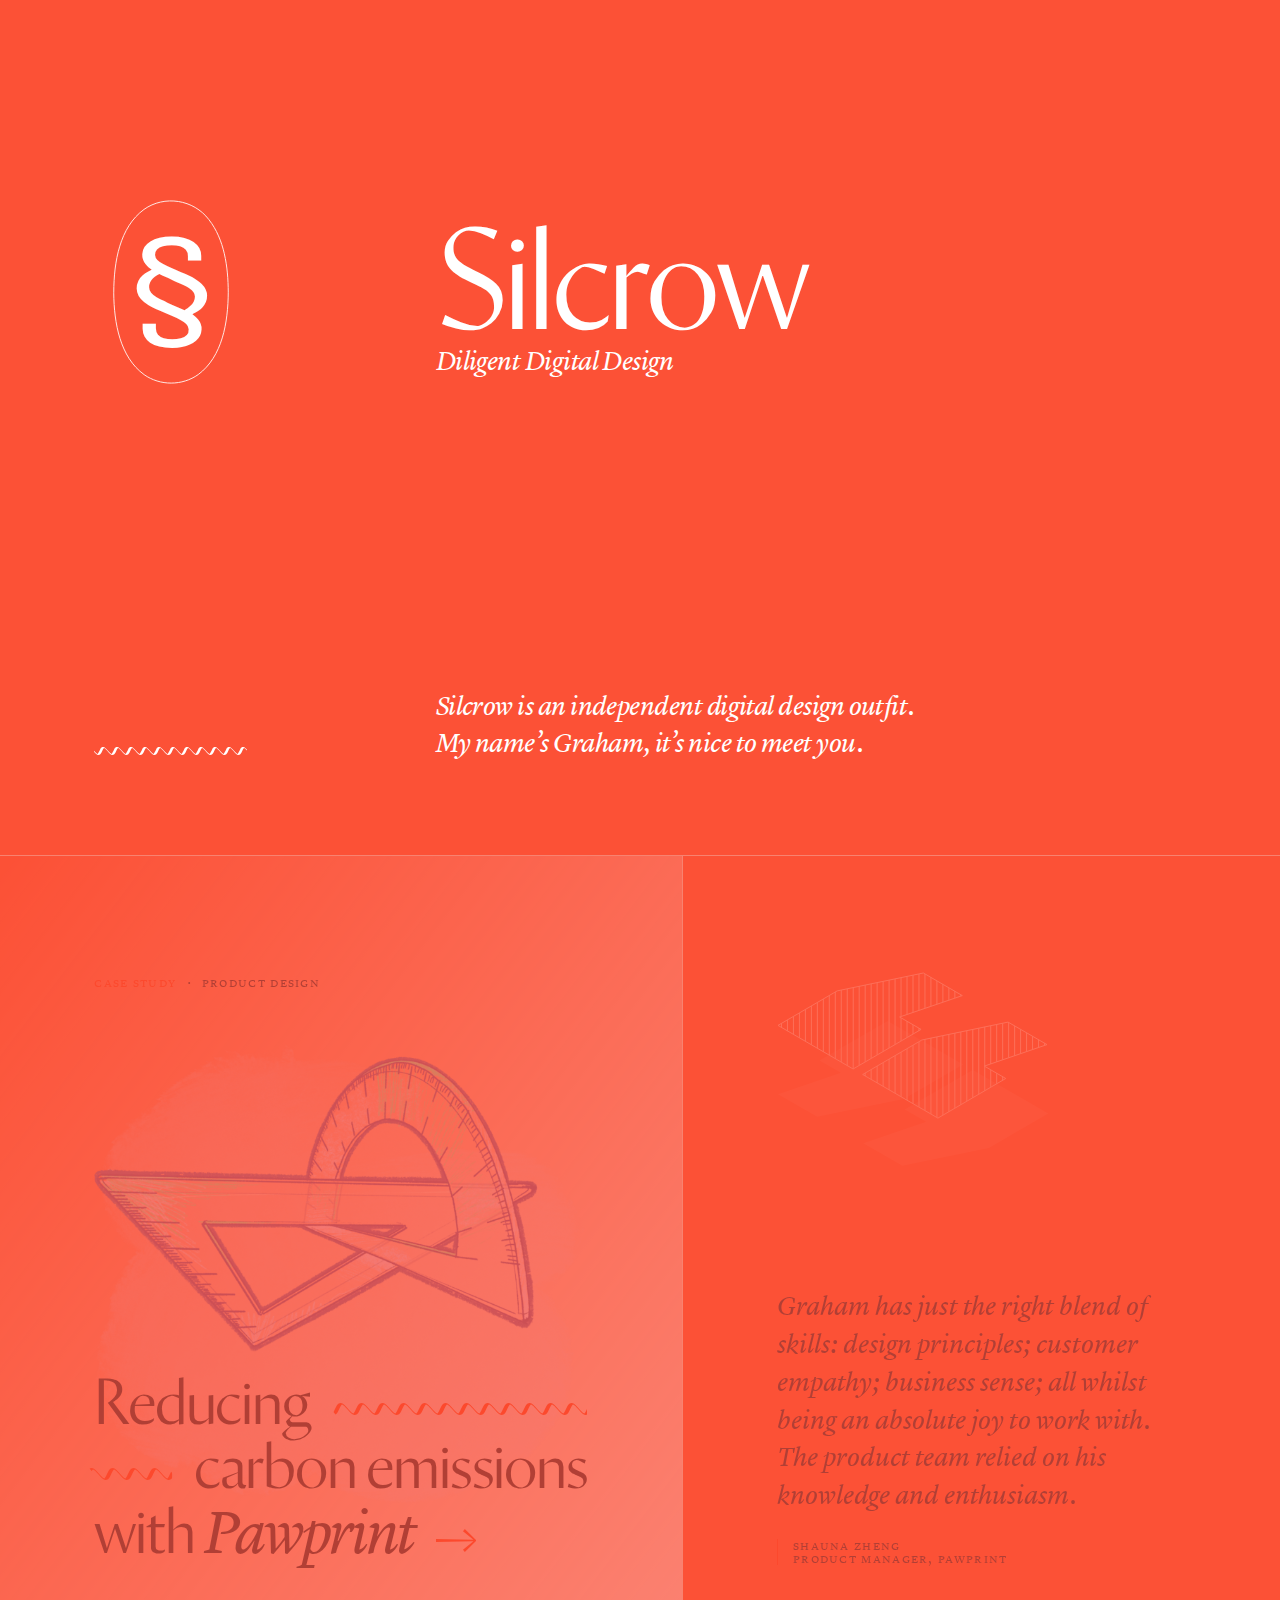
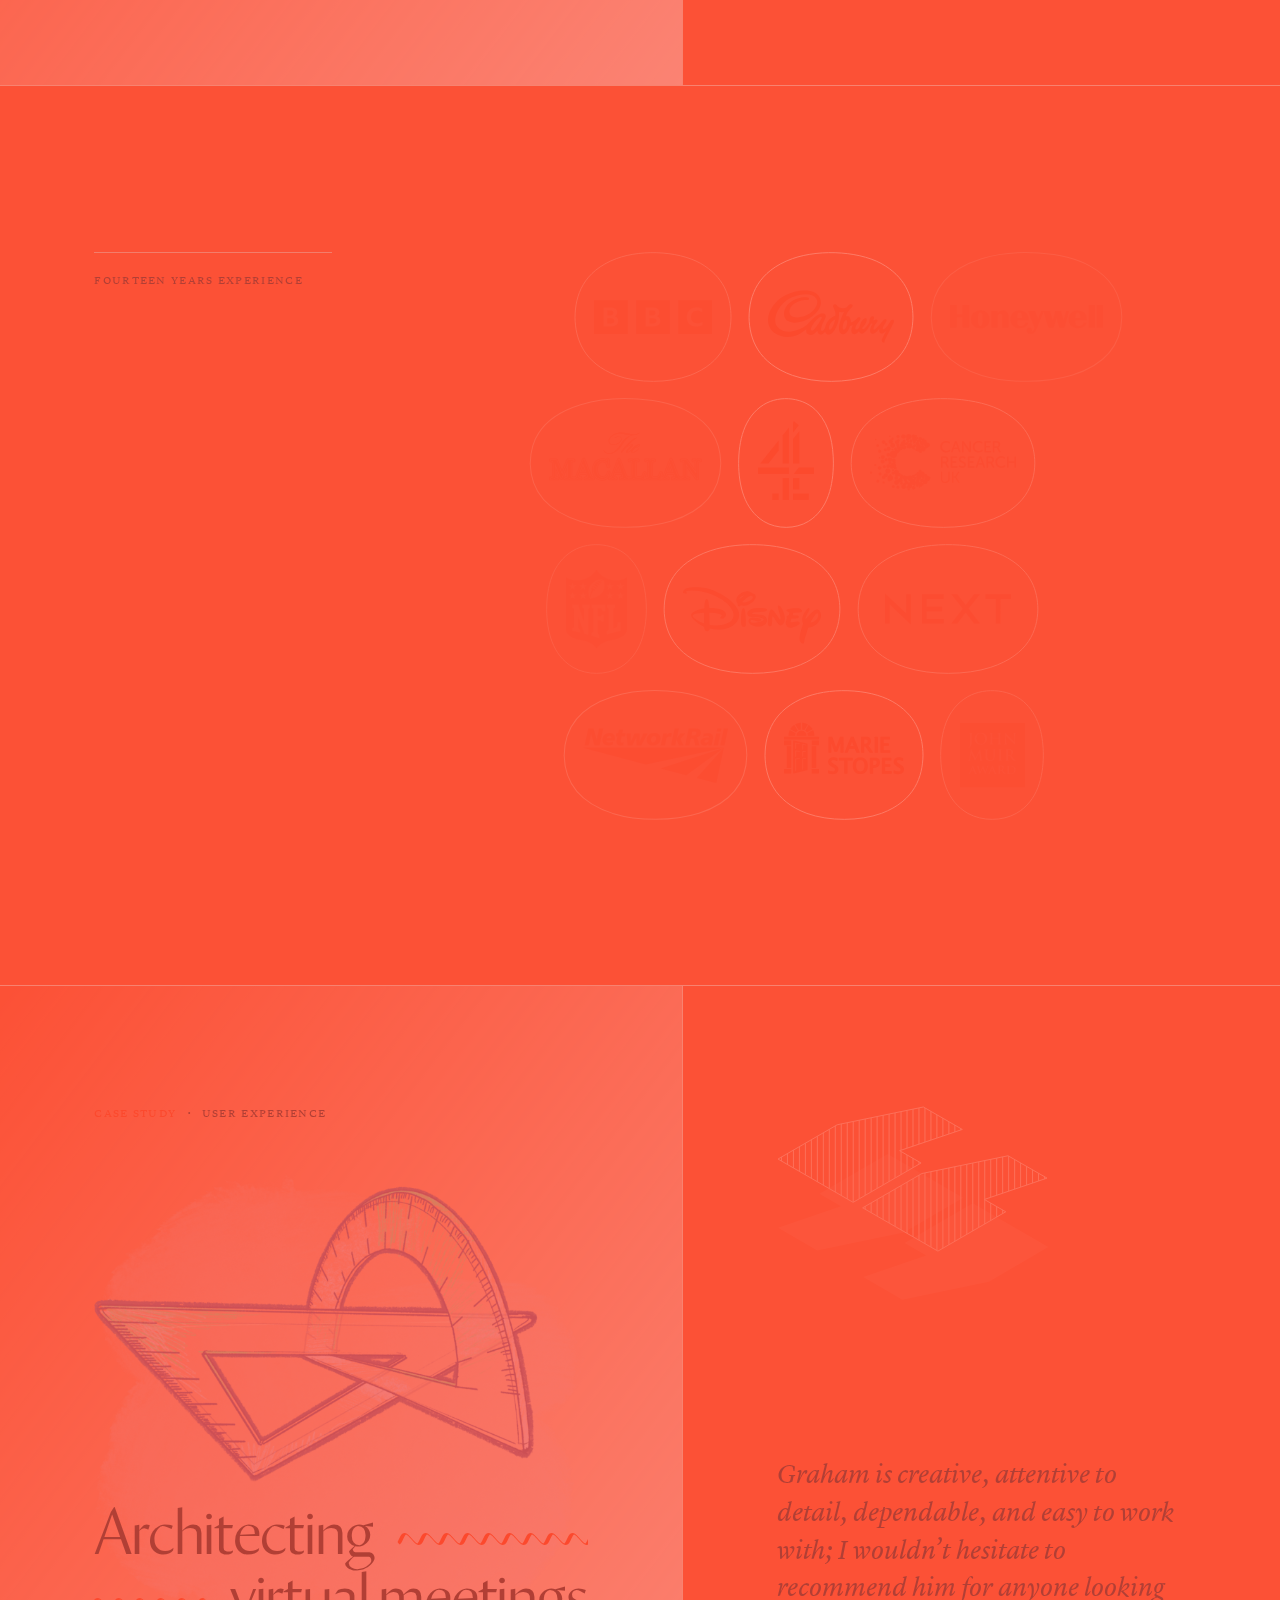
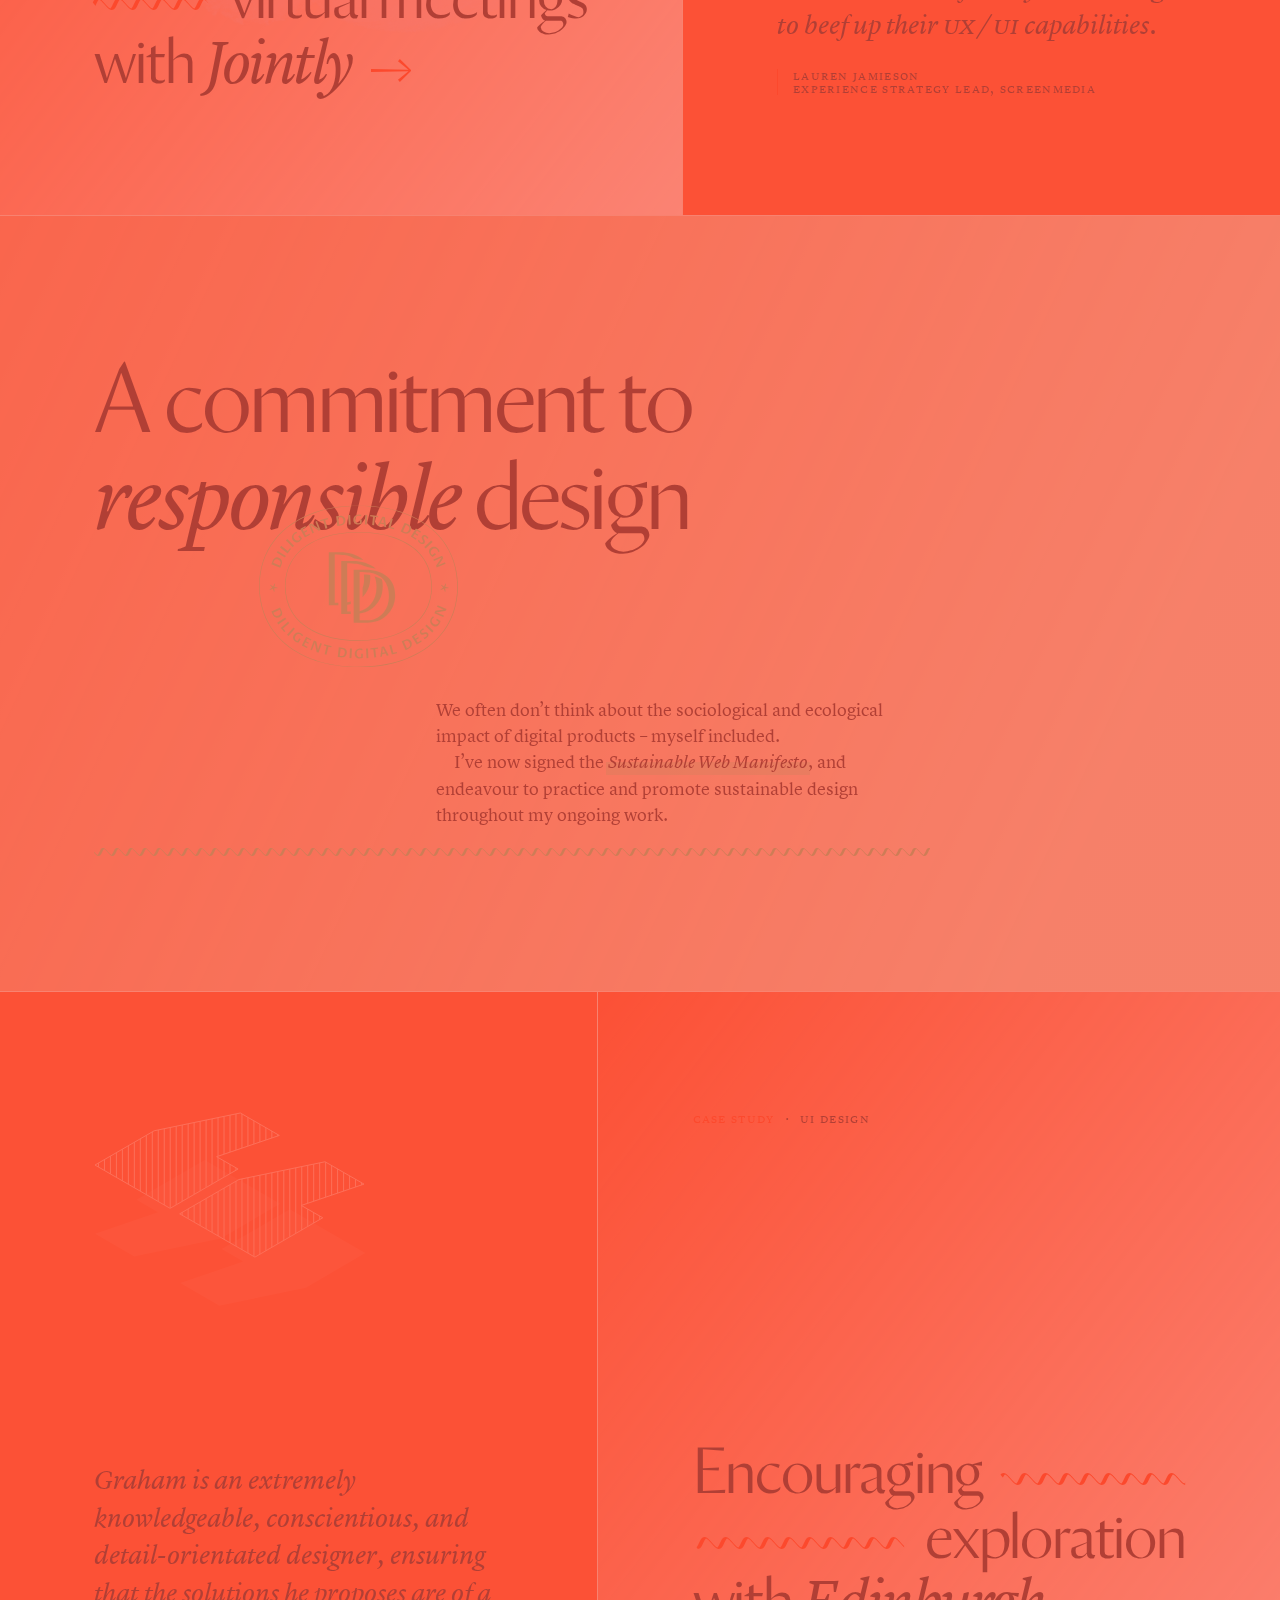
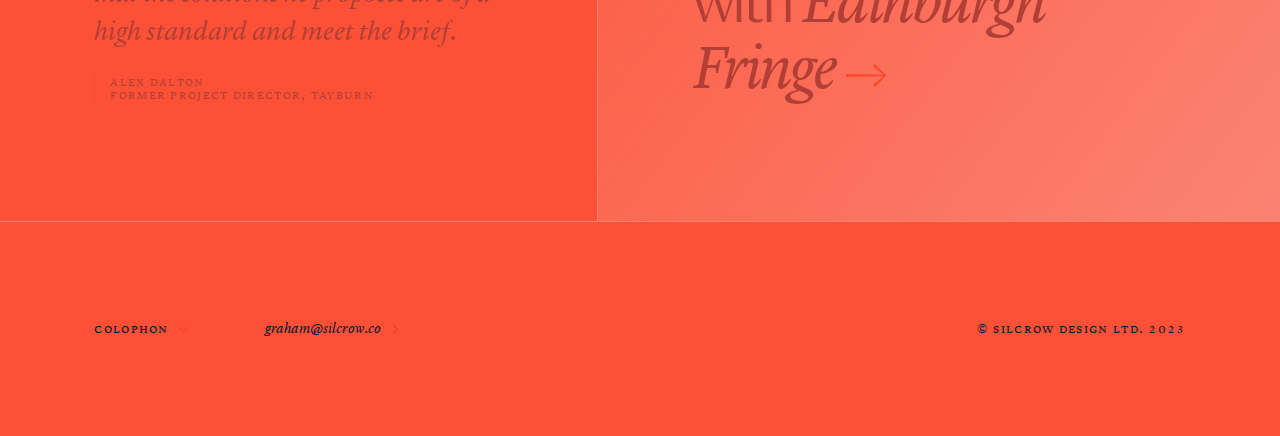
==== index.html @ 6baf3410 "feat: add iso image and okr sections" ====
<!doctype html>
<html lang="en-GB">
	<head>
		<meta charset="utf-8"/>
		<meta http-equiv="X-UA-Compatible" content="IE=edge"/>
		<meta name="viewport" content="width=device-width, initial-scale=1"/>
		
		<title>Silcrow – Independent Digital Design</title>		
		<meta name="description" content="A portfolio of Graham Dobie’s digital design"/>
		<meta name="author" content="Graham Dobie"/>
		
		<meta name="google-site-verification" content="7R9JxhodMqqrI9MlEFknaNgK15vUSbVzekcVW2tTOAw" />
		
		<meta property="og:url" content="https://silcrow.co"/>
		<meta property="og:title" content="Silcrow"/>
		<meta property="og:type" content="website"/>
		<meta property="og:description" content="A portfolio of Graham Dobie’s digital design"/>
		<meta property="og:locale" content="en_GB"/>
		<meta property="og:image" content="https://silcrow.co/images/sharing-image-opengraph.png"/>
		<meta property="og:image:alt" content="The Silcrow logo, shaped like a stylised letter S on an orange background"/>
		
		<meta name="twitter:card" content="summary_large_image"/>
		<meta name="twitter:title" content="Silcrow"/>
		<meta name="twitter:description" content="A portfolio of Graham Dobie’s digital design"/>
		<meta name="twitter:image" content="https://silcrow.co/images/sharing-image-twitter.png"/>
		<meta name="twitter:image:src" content="https://silcrow.co/images/sharing-image-twitter.png"/>
		<meta name="twitter:image:alt" content="The Silcrow logo, shaped like a stylised letter S on an orange background"/>
		
		<link rel="stylesheet" href="styles/reset.css">
		<link rel="stylesheet" href="styles/global-styles.css">
		<link rel="stylesheet" href="styles/global-layout.css">
		<link rel="stylesheet" href="styles/svg-data.css">
		<link rel="stylesheet" href="styles/home-layout.css">
		<link rel="stylesheet" href="styles/home-styles.css">
		<link rel="icon" href="images/favicon.ico">
		<link rel="apple-touch-icon-precomposed" href="images/favicon-180.png">
		<link rel="apple-touch-icon" sizes="60x60" href="images/favicon-60.png">
		<link rel="apple-touch-icon" sizes="76x76" href="images/favicon-76.png">
		<link rel="apple-touch-icon" sizes="120x120" href="images/favicon-120.png">
		<link rel="apple-touch-icon" sizes="152x152" href="images/favicon-152.png">
		<link rel="apple-touch-icon" sizes="180x180" href="images/favicon-180.png">
		<link rel="mask-icon" href="images/favicon-safari-pinned.svg">
		<link rel="preload" as="font" href="fonts/Orleans-Light-Web.woff2" type="font/woff2" crossorigin="anonymous">
		<link rel="preload" as="font" href="fonts/LyonText-Regular-Web.woff2" type="font/woff2" crossorigin="anonymous">
		<link rel="preload" as="font" href="fonts/LyonText-RegularItalic-Web.woff2" type="font/woff2" crossorigin="anonymous">
		<link rel="preload" as="font" href="fonts/Dropcaps.woff2" type="font/woff2" crossorigin="anonymous">
		<link rel="preload" as="font" href="fonts/Anybody-Silcrow-Variable.woff2" type="font/woff2" crossorigin="anonymous">
		<link rel="canonical" href="https://silcrow.co" />

		<script type="module" src="https://backspace.eco/b.js"></script>
		<link href="https://mastodon.eco/@graham" rel="me">
	</head>
	<body class="">
		<main>
			<section class="intro-title grid-primary">
				<div class="title-text">
					<h1>Silcrow</h1>
					<h2>Diligent Digital Design</h2>
				</div>
				<div class="seal">
					<h2 aria-hidden="true" class="silcrow-icon">§</h2>
				</div>
				<img aria-hidden="true" class="intro-arrow" alt="" src="images/icon-arrow-down.svg"/>
			</section>
			<section class="intro-blurb grid-primary">
				<div class="squiggle"></div>
				<div class="intro-text">
					<h2 class="large-text">Silcrow is an independent digital design outfit.</h2>
					<h2 class="large-text">My name’s Graham, it’s nice to meet you.</h2>
				</div>
			</section>
			<section class="content-container">
				<a class="case-study jointly grid-secondary content-item left" href="/jointly">
					<small class="cap-heading sc"><span>Case Study </span>Product Design</small>
					<picture class="illustration">
						<source media="(min-width:1194px)" srcset="images/case-study-illo-jointly-large.webp">			
						<img loading="lazy" src="images/case-study-illo-jointly-small.webp" alt="A hand-drawn sketch of a protractor intertwined with a set square"/>
					</picture>
					<h2>
						<span class="flush-left"><span class="text">Reducing </span><span class="squiggle-container"><span class="squiggle"></span></span></span>
						<span class="flush-right"><span class="squiggle-container"><span class="squiggle"></span></span><span class="text">carbon emissions</span></span>
						with <em>Pawprint</em>
					</h2>
				</a>
				<figure class="quote shauna grid-tertiary content-item">
					<div class="quotemark">
						<picture class="upper">
							<source media="(min-width:1194px)" srcset="images/icon-quotemark-large-upper.svg">			
							<img loading="lazy" src="images/icon-quotemark-small-upper.svg" alt=""/>
						</picture>
						<picture class="lower">
							<source media="(min-width:650px)" srcset="images/icon-quotemark-large-lower.svg">			
							<img loading="lazy" src="images/icon-quotemark-small-lower.svg" alt=""/>
						</picture>
					</div>
					<blockquote class="large-text">
						Graham has just the right blend of skills: design principles; customer empathy; business sense; all whilst being an absolute joy to work with. The product team relied on his knowledge and enthusiasm.
					</blockquote>
					<figcaption class="sc">Shauna Zheng <span>Product Manager, Pawprint</span></figcaption>
				</figure>
				<div class="client-list grid-primary content-item">
					<h2 class="cap-heading sc">Fourteen Years Experience</h2>
					<div class="logo-grid-container">
						<div class="client-logo-row">
							<img loading="lazy" src="images/client-logo-bowmore.svg" alt="Bowmore whisky logo"/>
							<img loading="lazy" src="images/client-logo-bbc.svg" alt="BBC logo"/>
							<img loading="lazy" src="images/client-logo-cadbury.svg" alt="Cadbury logo"/>
							<img loading="lazy" src="images/client-logo-honeywell.svg" alt="Honeywell logo"/>
							<img loading="lazy" src="images/client-logo-sfa.svg" alt="Scottish Football Association logo"/>
						</div>
						<div class="client-logo-row">
							<img loading="lazy" src="images/client-logo-sds.svg" alt="Skills Development Scotland logo"/>
							<img loading="lazy" src="images/client-logo-macallan.svg" alt="Macallan whisky logo"/>
							<img loading="lazy" src="images/client-logo-c4.svg" alt="Channel Four logo"/>
							<img loading="lazy" src="images/client-logo-cruk.svg" alt="Cancer Research UK logo"/>
							<img loading="lazy" src="images/client-logo-sciaf.svg" alt="Scottish Catholic International Aid Fund logo"/>
						</div>
						<div class="client-logo-row">					
							<img loading="lazy" src="images/client-logo-rbs.svg" alt="Royal Bank of Scotland logo"/>
							<img loading="lazy" src="images/client-logo-nfl.svg" alt="NFL logo"/>
							<img loading="lazy" src="images/client-logo-disney.svg" alt="Disney logo" />
							<img loading="lazy" src="images/client-logo-next.svg" alt="Next clothing logo"/>
							<img loading="lazy" src="images/client-logo-natwest.svg" alt="Natwest logo"/>
						</div>
						<div class="client-logo-row">					
							<img loading="lazy" src="images/client-logo-old-pulteney.svg" alt="Old Pulteney whisky logo"/>
							<img loading="lazy" src="images/client-logo-network-rail.svg" alt="Network Rail logo"/>
							<img loading="lazy" src="images/client-logo-marie-stopes.svg" alt="Marie Stopes International logo"/>
							<img loading="lazy" src="images/client-logo-john-muir.svg" alt="John Muir Trust logo"/>
							<img loading="lazy" src="images/client-logo-clyde-space.svg" alt="Clyde Space satellite logo"/>
						</div>
					</div>
				</div>
				<a class="case-study jointly grid-secondary content-item left" href="/jointly">
					<small class="cap-heading sc"><span>Case Study </span>User Experience</small>
					<picture class="illustration">
						<source media="(min-width:1194px)" srcset="images/case-study-illo-jointly-large.webp">			
						<img loading="lazy" src="images/case-study-illo-jointly-small.webp" alt="A hand-drawn sketch of a protractor intertwined with a set square"/>
					</picture>
					<h2>
						<span class="flush-left"><span class="text">Architecting </span><span class="squiggle-container"><span class="squiggle"></span></span></span>
						<span class="flush-right"><span class="squiggle-container"><span class="squiggle"></span></span><span class="text">virtual meetings</span></span>
						with <em>Jointly</em>
					</h2>
				</a>
				<figure class="quote lauren grid-tertiary content-item">
					<div class="quotemark">
						<picture class="upper">
							<source media="(min-width:1194px)" srcset="images/icon-quotemark-large-upper.svg">			
							<img loading="lazy" src="images/icon-quotemark-small-upper.svg" alt=""/>
						</picture>
						<picture class="lower">
							<source media="(min-width:650px)" srcset="images/icon-quotemark-large-lower.svg">			
							<img loading="lazy" src="images/icon-quotemark-small-lower.svg" alt=""/>
						</picture>
					</div>
					<blockquote class="large-text">
						Graham is creative, attentive to detail, dependable, and easy to work with; I wouldn’t hesitate to recommend him for anyone looking to beef up their <span class="sc">UX&#8202;&#47;&#8202;UI</span> capabilities.
					</blockquote>
					<figcaption class="sc">Lauren Jamieson <span>Experience Strategy Lead, Screenmedia</span></figcaption>
				</figure>
				<div class="responsible grid-primary content-item">
					<h2 class="hero-text">
						A commitment to <em>responsible</em><span class="stamp"></span> design
					</h2>
					<p>
						We often don’t think about the sociological and ecological impact of digital products – myself included.
					</p>
					<p>
						I’ve now signed the <a href="https://www.sustainablewebmanifesto.com" target="blank">Sustainable Web Manifesto</a>, and endeavour to practice and promote sustainable design throughout my ongoing work.
					</p>
					<img loading="lazy" src="images/signature.svg" alt="The signature of the Silcrow’s owner, Graham Dobie, rendered in black ink" loading="lazy" class="signature"/>
					<span class="squiggle"></span>
				</div>
				<figure class="quote alex grid-tertiary content-item">
					<div class="quotemark">
						<picture class="upper">
							<source media="(min-width:1194px)" srcset="images/icon-quotemark-large-upper.svg">			
							<img loading="lazy" src="images/icon-quotemark-small-upper.svg" alt=""/>
						</picture>
						<picture class="lower">
							<source media="(min-width:650px)" srcset="images/icon-quotemark-large-lower.svg">			
							<img loading="lazy" src="images/icon-quotemark-small-lower.svg" alt=""/>
						</picture>
					</div>
					<blockquote class="large-text">
						Graham is an extremely knowledgeable, conscientious, and detail-orientated designer, ensuring that the solutions he proposes are of a high standard and meet the brief.
					</blockquote>
					<figcaption class ="sc">Alex Dalton <span>Former Project Director, Tayburn</span></figcaption>
				</figure>
				<a class="case-study fringemaker grid-secondary content-item right" href="/fringemaker">
					<small class="cap-heading sc"><span>Case Study </span>UI Design</small>
					<picture class="illustration">
						<source media="(min-width:1194px)" srcset="images/case-study-illo-fringemaker-large.webp">			
						<img loading="lazy" src="images/case-study-illo-fringemaker-small.webp" alt="A hand-drawn sketch of a group of theatre masks, each with a different facial expression"/>
					</picture>
					<h2>
						<span class="flush-left">
							<span class="text">Encouraging </span><span class="squiggle-container"><span class="squiggle"></span></span>
						</span>
						<span class="flush-right">
							<span class="squiggle-container"><span class="squiggle"></span></span><span class="text">exploration</span>
						</span>
						with <em>Edinburgh Fringe</em></h2>
				</a>
			</section>
			<footer class="grid-primary">
				<h2 class="toggle-colophon cap-heading sc">Colophon<span class="caret"></span></h2>
				<div class="colophon hidden">
					<div class="type">
						<h2 class="cap-heading sc">Type</h2>
						<p class="large-text">Set in <em>Lyon Text and Orleans</em> by <a href="https://commercialtype.com/" target="blank">Commercial Type</a>. Silcrow <span aria-hidden="true" class="silcrow-symbol">§</span> symbol subset from <em>Anybody</em> by <a href="https://etceteratype.co/" target="blank" class="sc">ETC</a>.</p>
					</div>
					<div class="references">
						<h2 class="cap-heading sc">hand-rolled HTML&#8202;&#47;&#8202;CSS&#8202;&#47;&#8202;JavaScript with help from</h2>
						<ul>
							<li><a href="https://www.superhi.com" target="blank">SuperHi</a><span class="line"></span><span class="title">Foundation &amp; advanced courses</span></li>
							<li><a href="https://cssgrid.io" target="blank">WesBos</a><span class="line"></span><span class="title">CSS Grid</span></li>
							<li><a href="https://www.typewolf.com/checklist" target="blank">Typewolf</a><span class="line"></span><span class="title">Flawless Typography Checklist</span></li>
							<li><a href="https://abookapart.com/products/sustainable-web-design" target="blank">A Book Apart</a><span class="line"></span><span class="title">Sustainable Web Design</span></li>
						</ul>
					</div>
					<div class="details">
						<p class="caption">Sustainably hosted by <a href="https://krystal.uk/green"  target="blank">Krystal</a></p>
					</div>
				</div>
				<a href="mailto:graham@silcrow.co" class="contact caption">graham@silcrow.co<span class="caret"></span></a>
				<small class="copyright cap-heading sc">&copy; Silcrow Design Ltd. 2023</small>
			</footer>
		</main>
	</body>
</html>

<script src="scripts/utils.js"></script>	
<script src="scripts/resize.js"></script>
<script src="scripts/scroll.js"></script>
<script src="scripts/seal-animation.js"></script>
<script src="scripts/client-logo-animation.js"></script>
<script src="scripts/homepage-interaction.js"></script>
---- styles/global-styles.css ----
:root {
  --silcrow: #FC3819;
  --asterisk: #091833;
  --dagger: #67E0A1;
  --double-dagger: #E0D4FF;
  --paper: #FFFFFF;
  --ink: #232425;
  
  --silcrow-text: #e72304;
  --silcrow-900: #FC5136;
  --silcrow-500: #FEB4A9;
  --silcrow-300: #FFE6E2;
  --silcrow-200: #FFEEEB;
  --silcrow-050: #FDFAFA;
  --silcrow-000: #FCF9F7;
  
  --ink-000: #F0F2F5;
  --ink-100: #E1E3E5;
  
  --dagger-100: #E8FFF3;
  --dagger-500: #C2F3D9;
  --dagger-900: #85E6B4;
  
  --double-dagger-100: #F9F6FF;
  
  --underline: #FEB4A940;
  --underline-hover: #FEB4A950;
  
  --r-underline: #85E6B470;
  --r-underline-hover: #85E6B490;
}

@font-face {
  font-family: 'Lyon Text';
  font-weight:  400;
  font-style:   italic;
  font-stretch: normal;
  font-display: swap;
  src: url('../fonts/LyonText-RegularItalic-Web.woff2') format('woff2'),
	     url('../fonts/LyonText-RegularItalic-Web.woff') format('woff');
}

@font-face {
  font-family: 'Lyon Text';
  font-weight:  400;
  font-style:   normal;
  font-stretch: normal;
  font-display: swap;
  src: url('../fonts/LyonText-Regular-Web.woff2') format('woff2'),
	     url('../fonts/LyonText-Regular-Web.woff') format('woff');
}

@font-face {
  font-family: 'Orleans';
  font-weight:  300;
  font-style:   normal;
  font-stretch: normal;
  font-display: swap;
  src: url('../fonts/Orleans-Light-Web.woff2') format('woff2'),
	     url('../fonts/Orleans-Light-Web.woff') format('woff');
}

@font-face {
  font-family: 'Dropcaps';
  font-weight:  900;
  font-style:   normal;
  font-stretch: normal;
  font-display: swap;
  src: url('../fonts/Dropcaps.woff2') format('woff2'),
	     url('../fonts/Dropcaps.woff') format('woff');
}

@font-face {
  font-family: 'Anybody Silcrow Variable';
  font-style: normal;
  font-display: swap;
  src: url('../fonts/Anybody-Silcrow-Variable.woff2') format('woff2'),
	     url('../fonts/Anybody-Silcrow-Variable.woff') format('woff') ;
}

html {
  font-size: 16px;
}

body {
  width: 100%;
  
  font-family: Lyon Text, 'Hoefler Text', Georgia, serif;
  color: var(--asterisk);
  
  transition: 0.3s;
}

.reversed {
  background-color: var(--silcrow-900);
}

body.reversed {
  color: var(--asterisk);
}

p::selection, 
h1::selection, 
h2::selection, 
h3::selection, 
h4::selection, 
h5::selection, 
h6::selection, 
small::selection, 
blockquote::selection, 
em::selection, 
span::selection, 
figcaption::selection, 
a::selection, 
img::selection {
  background: var(--silcrow-text);
  color: var(--paper);
  text-shadow: none;
}

.reversed p::selection,
.reversed h1::selection,
.reversed h2::selection,
.reversed h3::selection,
.reversed h4::selection,
.reversed h5::selection,
.reversed h6::selection,
.reversed small::selection,
.reversed .large-text::selection,
.reversed blockquote::selection,
.reversed a::selection,
.reversed img::selection,
.reversed figcaption::selection,
.reversed figcaption span::selection {
  color: var(--paper);
  background: var(--asterisk);
}

p {
  line-height: 1.44;
  font-variant-numeric: oldstyle-nums;
}

p+p {
  text-indent: 1em;
}

h1, h2, .feature-text {
  font-family: Orleans, Baskerville, Times New Roman, serif;
}

h2, .feature-text {
  font-size: 2.25rem;
  letter-spacing: -0.01em;
  line-height: 1.14;
}

h3 {
  font-style: italic;
  font-weight: 400;
  font-size: 1.5rem;
  line-height: 1.14;  
  letter-spacing: -0.01em;
  margin-bottom: 1em;
}

em {
  font-family: Lyon Text, 'Hoefler Text', Georgia, serif;
  font-style: italic;
}

h2 em {
  letter-spacing: -0.04em;  
}

a {
  text-decoration: none;
  color: var(--asterisk);
}

p a, li a {
  font-style: italic;
  background-image: linear-gradient(to right, var(--underline) 0%, var(--underline) 200%);
  background-repeat: repeat-x;
  background-position: 0 0.7em;
  background-size: 100% 20px;
  transition: 0.3s;
  overflow: visible;
  padding: 2px;
  margin: 0 -2px;
}

p a:hover, li a:hover {
  background-image: linear-gradient(to right, var(--underline-hover) 0%, var(--underline-hover) 200%);
  background-position: 0 0.1em;
  background-size: 100% 2em;
}

abbr[title] {
   border-bottom: 1px dashed var(--silcrow-500);
   cursor: help;
}

@media (hover:none) {
  
  abbr[title] {
   border-bottom: none;
  }
  
  abbr[title]:after {
   content: " (" attr(title) ")";
   font-style: italic;
  }
  
}

.sc {
  -moz-font-feature-settings: "c2sc", "smcp";
  -ms-font-feature-settings: "c2sc", "smcp";
  -webkit-font-feature-settings: "c2sc", "smcp";
  font-feature-settings: "c2sc", "smcp";
}

.cap-heading, .quote figcaption, .testimonial figcaption {
  font-family: Lyon Text, 'Hoefler Text', Georgia, serif;
  font-size: 13px;
  letter-spacing: 0.1em;
}

.caption {
  font-family: Lyon Text, 'Hoefler Text', Georgia, serif;
  font-style: italic;
  font-size: 14px;
  font-variant-numeric: oldstyle-nums; 
}

.caption span {
  color: var(--silcrow-text);
}

.large-text {
  font-size: 1.5rem;
  line-height: 1.3;
}

.m-shrink {
  font-size: 1em;
  line-height: 1.44;
}

.hero-text {
  font-size: 3.375rem;
  letter-spacing: -0.03em;
}

.squiggle {
  background-color: var(--silcrow);
  -webkit-mask-image: url("../images/bg-tile-squiggle.svg");
  mask-image: var(--squiggle-svg);
  width: 100%;
  height: 8px;
  transition: 0.3s;
}

.squiggle.reversed {
  background-color: var(--paper);
}

.quote figcaption span, .testimonial figcaption span {
  display: block;
}

@media (min-width: 640px) {
  
  html {
	  font-size: 17px;
  }

}

@media (min-width: 800px) {
  
  .large-boost {
    font-size: 1.5rem;
    line-height: 1.3;
  }
  
  .large-text {
	  line-height: 1.4;
  }
  
  h2, .feature-text {
    font-size: 3.375rem;
    letter-spacing: -0.02em;
  }
  
  h3 {
    font-size: 2.25em;
  }
  
  .hero-text {
    font-size: 5.0625rem;
  }
  
}

@media (min-width: 810px) {
  
}

@media (min-width: 900px) {
  
  html {
	  font-size: 16px;
  }
  
  
}

@media (min-width: 980px) {
  
  html {
	  font-size: 17px;
  }
  
  h2, .feature-text {
    font-size: 3.375rem;
    line-height: 1.06;
  }
  
  
}

@media (min-width: 1194px) {
  
}

@media (min-width: 1248px) {
  
  html {
	  font-size: 18px;
  }
  
}

@media (min-width: 1920px) {
  
  html {
	  font-size: 20px;
  }
  
  h2, .feature-text {
    font-size: 5rem;
  }
  
  .hero-text {
	  font-size: 7.5rem;
  }
  
}

@media (min-width: 2250px) {
  
  html {
	  font-size: 20px;
  }
  
  h2, .feature-text {
    font-size: 5rem;
  }
  
  .hero-text {
	  font-size: 7.5rem;
  }
  
  .cap-heading, .quote figcaption, .testimonial figcaption {
    font-size: 15px;
    letter-spacing: 0.15em;
  }
  
  .caption {
    font-size: 16px;
  }
  
}
---- styles/global-layout.css ----
:root {  
  --master-column-count: 4;
  --gutter: 20px;
  --split-secondary: 1;
  --split-tertiary: 1;  
}

.grid-primary, .grid-secondary, .grid-tertiary {
  display:grid;
  grid-template-columns: repeat(var(--master-column-count), 1fr);
  grid-column-gap: var(--gutter);
  
  padding-left: 35px;
  padding-right: 35px;
}

/* ——————————————–––––––––––––––––––––––––––––––––––––––––––––––––––––––––––––––– */
/* ——————————————–––––––––––––––––––––––––––––––––––––––––––––––––––––––––––––––– */
/* ——————————————–––––––––––––––––––––––––––––––––––––––––––––––––––––––––––––––– */
/* ——————————————–––––––––––––––––––––––––––––––––––––––––––––––––––––––––––––––– */
/* ——————————————–––––––––––––––––––––––––––––––––––––––––––––––––––––––––––––––– */
/* ——————————————–––––––––––––––––––––––––––––––––––––––––––––––––––––––––––––––– */
/* MEDIA QUERIES –––––––––––––––––––––––––––––––––––––––––––––––––––––––––––––––– */
/* ——————————————–––––––––––––––––––––––––––––––––––––––––––––––––––––––––––––––– */
/* ——————————————–––––––––––––––––––––––––––––––––––––––––––––––––––––––––––––––– */
/* ——————————————–––––––––––––––––––––––––––––––––––––––––––––––––––––––––––––––– */
/* ——————————————–––––––––––––––––––––––––––––––––––––––––––––––––––––––––––––––– */
/* ——————————————–––––––––––––––––––––––––––––––––––––––––––––––––––––––––––––––– */
/* ——————————————–––––––––––––––––––––––––––––––––––––––––––––––––––––––––––––––– */



@media (min-width: 640px) {
  
  :root{
    --master-column-count: 6;
  }
  
}

@media (min-width: 760px) {
  
}

@media (min-width: 800px) {
  
}

@media (min-width: 900px) {
  
  :root{
    --master-column-count: 12;
    --gutter: 12px;
    --split-secondary: 7;
    --split-tertiary: 5;
  }
  
  .grid-primary, .grid-secondary, .grid-tertiary {
    padding-left: calc(var(--gutter)/2);
    padding-right: calc(var(--gutter)/2);
    grid-column-gap: var(--gutter);
  }
  
  .grid-primary {
    grid-template-columns: repeat(var(--master-column-count), 1fr);
  }
  
  .grid-secondary {
    grid-template-columns: repeat(var(--split-secondary), 1fr);
  }
  
  .grid-tertiary {
    grid-template-columns: repeat(var(--split-tertiary), 1fr);
  }
  
}


@media (min-width: 980px) {
  
}

@media (min-width: 1194px) {
  
  :root{
    --master-column-count: 15;
    --gutter: 18px;
    --split-secondary: 8;
    --split-tertiary: 7;
  }
  
}

@media (min-width: 1920px) {
  
  :root{
    --master-column-count: 20;
    --gutter: 26px;
    --split-secondary: 12;
    --split-tertiary: 8;
  }
  
}

@media (min-width: 2250px) {
  
  :root{
    --master-column-count: 30;
    --gutter: 26px;
    --split-secondary: 11;
    --split-tertiary: 8;
  }
  
}
---- styles/svg-data.css ----
:root {
	--squiggle-svg: url("data:image/svg+xml,%3C%3Fxml version='1.0' encoding='UTF-8'%3F%3E%3Csvg id='Squiggle' xmlns='http://www.w3.org/2000/svg' viewBox='0 0 14 8'%3E%3Cg id='Squiggle'%3E%3Cpath d='M14 3.75c-1.92-1.96-3.23-3.75-4.74-3.75-1.38 0-2.26 .67-2.93 1.92-.46 .92-.88 1.87-1.34 2.79l-.04 .08c-.58 1.08-1.09 2.17-1.46 2.17-.56 0-2.49-2.01-3.5-3.17v.92c1.68 1.77 2.91 3.29 4.29 3.29s2.26-.67 2.93-1.92c.23-.46 .43-.91 .65-1.37 .24-.52 .49-1.04 .73-1.5 .58-1.08 1.09-2.17 1.46-2.17 .58 0 2.68 2.21 3.64 3.33 .11 .11 .2 .21 .3 .32v-.94Z'/%3E%3C/g%3E%3C/svg%3E");
	--arrow-svg: url("data:image/svg+xml,%3C%3Fxml version='1.0' encoding='UTF-8'%3F%3E%3Csvg id='Arrow' xmlns='http://www.w3.org/2000/svg' viewBox='0 0 28 16'%3E%3Cpath d='M28 8.32l-7.8 7.68-1.31-1.57 7.32-5.93L0 8.99v-1.98l26.21 .48L18.89 1.57l1.31-1.57 7.8 7.68v.63Z'/%3E%3C/svg%3E");
	--quotemark-svg: url("data:image/svg+xml,%3C%3Fxml version='1.0' encoding='UTF-8'%3F%3E%3Csvg id='Quotemark' xmlns='http://www.w3.org/2000/svg' viewBox='0 0 34 25'%3E%3Cpath d='M32.47 15.18h-.38c-2.17 0-5.62-1.15-5.62-5.23 0-2.3-.51-6.51 7.54-7.91l-1.02-2.04c-10.99 2.04-15.34 8.04-15.34 13.65 0 8.55 5.37 10.97 10.23 11.35l1.41-2.68c-4.98-.13-8.56-2.55-8.56-8.67 0-2.93 1.02-5.48 3.2-7.65l.26 .26c-.64 1.15-.77 2.81-.77 3.83 0 5.74 3.58 8.04 7.54 8.16l1.53-3.06Zm-17.77 0h-.26c-2.43 0-5.62-1.15-5.62-5.23 0-2.42-.38-6.51 7.41-7.91l-1.02-2.04C4.35 2.04 0 8.04 0 13.65c0 8.55 5.37 10.97 10.23 11.35l1.28-2.68c-4.99-.13-8.56-2.55-8.56-8.67 0-2.93 1.15-5.48 3.32-7.65l.26 .26c-.64 1.15-.77 2.81-.77 3.83 0 5.74 3.71 8.04 7.41 8.16l1.53-3.06Z'/%3E%3C/svg%3E");
	--caret-svg: url("data:image/svg+xml,%3C%3Fxml version='1.0' encoding='UTF-8'%3F%3E%3Csvg id='Chevron' xmlns='http://www.w3.org/2000/svg' viewBox='0 0 9 5'%3E%3Cpath d='M4.32 5L0 .72 .88 0l3.34 4.02h.57L8.12 0l.88 .72L4.68 5h-.36Z'/%3E%3C/svg%3E");
	--ellipse-reverse-svg: url("data:image/svg+xml,%3Csvg width='80' height='100' viewBox='0 0 80 100' preserveAspectRatio='none' fill='none' xmlns='http://www.w3.org/2000/svg'%3E%3Cpath vector-effect='non-scaling-stroke' d='M21.4689 94.9217C4.82124 85.3567 0.721066 66.8315 0.505444 50.5911H0.52018L0.522961 50.0939C0.614598 33.7133 4.53539 14.8446 21.3785 5.12299C28.3708 1.19908 36.9137 -0.183973 45.0499 0.810438C53.1881 1.8051 60.877 5.17272 66.1796 10.6978L66.1845 10.7028C76.8398 21.4967 79.385 36.2492 79.5 50.0908C79.3389 66.4141 75.4859 85.144 58.7815 94.8644C47.7947 101.026 32.5021 101.045 21.4689 94.9217Z' stroke='%23FFE6E2'/%3E%3C/svg%3E");
	--testimonial-quotemark-svg: url("data:image/svg+xml,%3Csvg width='31' height='23' viewBox='0 0 31 23' fill='none' xmlns='http://www.w3.org/2000/svg'%3E%3Cpath d='M12.1834 0C3.38428 4.63977 0 9.74352 0 14.9135C0 19.0231 2.369 23 6.63319 23C10.0852 23 12.1834 20.3487 12.6572 16.7032C9.4083 14.9798 8.05458 13.2565 8.05458 10.7378C8.05458 8.15274 9.34061 5.83286 14.0786 3.04899L12.1834 0ZM29.1048 0C20.3057 4.63977 16.9214 9.74352 16.9214 14.9135C16.9214 19.0231 19.2904 23 23.5546 23C27.0066 23 29.1048 20.3487 29.5786 16.7032C26.3297 14.9798 24.976 13.2565 24.976 10.7378C24.976 8.15274 26.262 5.83286 31 3.04899L29.1048 0Z' fill='%23FE9B8C'/%3E%3C/svg%3E");
}
---- styles/home-layout.css ----
.intro-title {
  text-align: center;
  width: 100%;
  height: 100vh;
  height: calc(var(--vh, 1vh) * 100);
  
  justify-content:center;
  align-items:center;
  
  grid-template-rows: repeat(3, 1fr);
  
  padding-top: 10%;
  padding-bottom: 10%;
}

.intro-title .title-text {
  grid-column: 1 / -1;
}

.intro-title .seal, .intro-arrow {
  justify-self: center;
  grid-column: 2 / -2;
}

.intro-blurb .squiggle {
  grid-column: span 2;
}

.intro-text {
  grid-column: 1 / -1;
}

.intro-blurb {
  width: 100%;
  padding-top: 320px;
  padding-bottom: 100px;
}

.content-container {
  display: grid;
}

.content-item * {
  grid-column: 1 / -1;
}

.case-study, .quote, .client-list {
  padding-top: 60px;
  padding-bottom: 60px;
}

.quote, .responsible, .footer {
  grid-row-gap: 0;
}

.case-study {
  grid-template-rows: auto 1fr auto;
  height: 100vh;
  min-height: 480px;
  max-height: 600px;
  align-items: end;
}

.case-study small {
  padding-bottom: 30px;
}

.case-study .illustration {
  grid-column: span var(--master-column-count);
  justify-self: start;
  max-width: 430px;
}
 
.quote {
  grid-template-rows: auto 1fr auto auto;
  align-items: end;
  align-content: end;
}

figure .quotemark {
  margin-bottom: 90px;
}

figure blockquote {
  margin-bottom: 25px;
}

.responsible {
  padding-top: 15vh;
  padding-bottom: 15vh;
}

.responsible h2 {
  margin-bottom: 150px;
}

.responsible .signature {
  grid-column-start: 1;
  margin: 40px 0 -20px 0;
}

.client-list {
  padding-bottom: 100px;
}

.client-list h2 {
  margin-bottom: 100px;
}

footer {
  align-items: center;
  padding-top: 20px;
  padding-bottom: 52px;
}

footer .toggle-colophon {
  grid-column: 1 / 3;
  order: 1;
}
  
footer .colophon {
  grid-column: 1 / -1;
  order: 3;
}

footer .colophon .details{
  display: grid;
  grid-row-gap: 6px;
}

footer .contact {
  grid-column: -1 / -3;
  text-align: right;
  order: 2;
}

footer .copyright {
  grid-column: 1 / -1;
  order: 4;
}

/* ——————————————–––––––––––––––––––––––––––––––––––––––––––––––––––––––––––––––– */
/* ——————————————–––––––––––––––––––––––––––––––––––––––––––––––––––––––––––––––– */
/* ——————————————–––––––––––––––––––––––––––––––––––––––––––––––––––––––––––––––– */
/* ——————————————–––––––––––––––––––––––––––––––––––––––––––––––––––––––––––––––– */
/* ——————————————–––––––––––––––––––––––––––––––––––––––––––––––––––––––––––––––– */
/* ——————————————–––––––––––––––––––––––––––––––––––––––––––––––––––––––––––––––– */
/* MEDIA QUERIES –––––––––––––––––––––––––––––––––––––––––––––––––––––––––––––––– */
/* ——————————————–––––––––––––––––––––––––––––––––––––––––––––––––––––––––––––––– */
/* ——————————————–––––––––––––––––––––––––––––––––––––––––––––––––––––––––––––––– */
/* ——————————————–––––––––––––––––––––––––––––––––––––––––––––––––––––––––––––––– */
/* ——————————————–––––––––––––––––––––––––––––––––––––––––––––––––––––––––––––––– */
/* ——————————————–––––––––––––––––––––––––––––––––––––––––––––––––––––––––––––––– */
/* ——————————————–––––––––––––––––––––––––––––––––––––––––––––––––––––––––––––––– */



@media (min-width: 640px) {

  .intro-title .title-text, .intro-text, .content-item * {
    grid-column: 2 / -2;
  }
  
  .intro-title .seal {
    grid-column: 1 / -1;
  }
  
  .intro-blurb {
    padding-top: 450px;
  }
  
  .intro-blurb .squiggle {
    grid-column: 2/ span 2;
  }
  
  .intro-blurb .intro-text {
    grid-column: 2 / span 3;
  }
  
  .case-study .illustration {
    grid-column: 2 / -2;
  }
  
  .responsible .signature {
    grid-column-start: 2;
  }
  
  figure .quotemark {
    margin-bottom: 120px;
  }
  
  footer {
    padding-top: 80px;
    padding-bottom: 104px;
  }
  
  footer .toggle-colophon {
    grid-column: 2 / 4;
  }
  
  footer .contact {
    grid-column: -2 / -4;
  }
  
  footer .copyright, footer .colophon {
    grid-column: 2 / -2;
  }
  
}

@media (min-width: 760px) {
  
  .intro-blurb .intro-text {
    grid-column: 2 / span 4;
  }
  
  .case-study, .quote, .client-list {
    padding-top: 120px;
    padding-bottom: 120px;
  }
  
  .case-study {
    max-height: 920px;
    min-height: 790px;
  }
  
  footer .colophon .details {
    padding-bottom: 50px;
  }
  
}

@media (min-width: 800px) {
  
  .case-study .illustration {
    grid-column: 2 / -2;
    max-width: 500px;
  }
  
}

@media (min-width: 900px) {
    
  .intro-title {
    height: 65vh;
    text-align: left;
    grid-template-rows: 1fr;
  }
  
  .intro-title .seal {
    order: 1;
    grid-column: 2 / span 2;
  }
  
  .intro-title .title-text {
    order: 2;    
  }
  
  .intro-blurb {
    height: 30vh;
    padding-top: 0px;
    align-items: end;
  }
  
  .intro-title .title-text, .intro-blurb .intro-text {
    grid-column: 5 / -2;
  }
  
  .intro-blurb .squiggle {
    grid-column: 2 / 4;
  }
  
  .intro-blurb .intro-text {
    margin-bottom: -0.4em;
  }
  
  .content-container {
    grid-template-columns: repeat(var(--master-column-count), 1fr);
  }
   
  .content-item * {
    grid-column: 2 / -2;
  }
  
  .case-study, .quote {
    height: 90vh;
    min-height: 700px;
  }

  .case-study {
    max-height: none;
    grid-column: span var(--split-secondary);
    grid-template-rows: auto 1fr auto;
    align-items: end;
  }
  
  .case-study h2 {
    align-self: end;
  }
  
  .quote {
    grid-column: span var(--split-tertiary);
  }
  
  .responsible, .client-list {
    grid-column: span var(--master-column-count);
  }
  
  .client-list h2 {
    grid-column: 2 / 5;
  }
  
  .client-list .logo-grid-container {
    grid-column: 7 / -2;
  }
  
  .case-study, .quote, .responsible {
    grid-row-gap: 0;
    grid-template-rows: auto 1fr auto;
  }
  
  .client-list {
    height: 100vh;
    align-content: center;
    padding-top: 0px;
    padding-bottom: 0px;
  }
  
  .responsible p {
    grid-column: 5 / -3;
  }
  
  .responsible .squiggle {
    grid-column: 2 / -3;
  }
  
  .responsible .signature {
    grid-column-start: 5;
  }
  
  footer {
    padding-top: 80px;
    padding-bottom: 80px;
  }
  
  footer .toggle-colophon {
    grid-column: 2 / 4;
  }
  
  footer .contact {
    grid-column: 4 / 6;
    text-align: left;
  }
  
  footer .copyright {
    grid-column: -2 / -6;
    text-align: right;
    order: 3;
  }
  
  footer .colophon {
    order: 4;
    grid-column: 1 / -1;
    display: grid;
    grid-template-columns: repeat(var(--master-column-count), 1fr);
    grid-column-gap: var(--gutter);
  }
  
  footer .colophon .type {
    grid-column: 2 / 5;
  }
  
  footer .colophon .references {
    grid-column: 6 / -2;
  }
  
  footer .colophon .details {
    grid-column: 2 / -2;
  }
  
}


@media (min-width: 980px) {
  
  .intro-title .title-text, .intro-blurb .intro-text {
    grid-column: 5 / -2;
  }
  
  .case-study, .quote {
    min-height: 800px;
  }
  
  .responsible h2 {
    grid-column: 2 / -4;
  }
  
  .responsible p {
    grid-column: 5 / -4;
  }
  
  .responsible .squiggle {
    grid-column: 2 / -4;
  }
  
  footer .colophon .type {
    grid-column: 2 / 6;
  }
  
  footer .colophon .references {
    grid-column: 7 / -2;
  }
  
  footer .colophon .details {
    grid-column: 2 / -2;
  }
  
  footer .colophon .details {
    grid-template-columns: repeat(calc(var(--master-column-count) - 2), 1fr);
    grid-column-gap: var(--gutter);
    align-content: end;
  }
  
  footer .colophon .details small {
    grid-column: 1 / 4;
  }
  footer .colophon .details .caption {
    grid-column: 1 / -1;
  }
}

@media (min-width: 1194px) {
  
  .case-study, .quote {
    min-height: 830px;
  }
  
  .intro-title .seal, .intro-blurb .squiggle {
    grid-column: 2 / 4;
  }
  
  .intro-title .title-text, .intro-blurb .intro-text {
    grid-column: 6 / 14;
  }
  
  .case-study .illustration {
    max-width: 600px;
  }
  
  .client-list .logo-grid-container {
    max-width: none;
    width: auto;
    grid-column: 7 / -3;
  }
  
  .responsible h2 {
    grid-column: 2 / -7;
  }
  
  .responsible p {
    grid-column: 6 / -5;
  }
  
  .responsible .squiggle {
    grid-column: 2 / -5;
  }
  
  .responsible .signature {
    grid-column-start: 6;
  }
  
  footer .colophon .type {
    grid-column: 2 / 8;
  }
  
  footer .colophon .references {
    grid-column: 9 / -2;
  }
  
}

@media (min-width: 1920px) {
  
  .intro-title .seal, .intro-blurb .squiggle {
    grid-column: 2 / 4;
  }
  
  .intro-title .title-text, .intro-blurb .intro-text {
    grid-column: 5 / 12;
  }
  
  .case-study .illustration {
    grid-column: 3 / span 7;
  }
  
  .case-study, .quote, {
    padding-top: 90px;
    padding-bottom: 90px;
  }
  
  figure blockquote {
    margin-bottom: 33px;
  }
  
  .responsible h2 {
    grid-column: 2 / span 12;
    line-height: 0.87;
    margin-bottom: 300px;
  }
  
  .responsible p {
    grid-column: 10 / -6;
  }
  
  .responsible .squiggle {
    grid-column: 2 / -6;
  }
  
  .responsible .signature {
    grid-column-start: 10;
  }
  
  footer .colophon .type {
    grid-column: 2 / 9;
  }
  
  footer .colophon .references, footer .colophon .details {
    grid-column: 10 / -2;    
  }
  
  footer .colophon .references ul {
    display: grid;
    grid-template-columns: repeat(10, 1fr);
    grid-column-gap: var(--gutter);
  }
  
  footer .colophon .references li:nth-child(odd) {
    grid-column: 1 / 6;
  }
  
  footer .colophon .references li:nth-child(even) {
    grid-column: 7 / -1;
  }
  
  footer .colophon .details {
    grid-template-columns: repeat(10, 1fr);
  }
  
  footer .colophon .details .caption {
    grid-column: 1 / -1;
  }
  
}

@media (min-width: 2250px) {
  
  .intro-title {
    min-height: 620px;
  }
  
  .intro-title .seal, .intro-blurb .squiggle {
    grid-column: 9 / 11;
  }
  
  .intro-title .title-text, .intro-blurb .intro-text {
    grid-column: 12 / 26;
  }
  
  .intro-blurb {
    padding-bottom: 20vh;
  }
  
  .client-list {
    grid-column: span 22;
  }
  
  .case-study.jointly {
    order: 1;
  }
  
  .quote.lauren {
    order: 2;
  }
  
  .case-study.fringemaker {
    order: 3;
  }
  
  .quote.alex {
    order: 5;
  }
  
  .client-list {
    order: 4;
    grid-template-columns: repeat(22, 1fr);
  }
  
  .client-list h2 {
    grid-column: 2 / 7;
  }
  
  .responsible {
    order: 6;
  }
  
  .responsible .hero-text {
    grid-column: 2 / span 20;
  }
  
  .responsible p {
    grid-column: 15 / -9;
  }
  
  .responsible .signature {
    grid-column-start: 15;
  }
  
  .responsible .squiggle {
    grid-column: 12 / -9;
  }
  
  footer .contact {
    grid-column: 5 / 9;
  }
  
  footer .toggle-colophon {
    grid-column: 2 / 5;
  }
  
  footer .colophon .type {
    grid-column: 2 / 12;
  }
  
  footer .colophon .references, footer .colophon .details {
    grid-column: 15 / -2;
  }
  
  footer .copyright {
    grid-column: -2 / -8;
  }
  
}
---- styles/home-styles.css ----
:root {
  --quote-float-height: -8px;
  --squiggle-height: 8px;
  --squiggle-width: 14px;
}

.intro-title {
  transition: 0.5s;
}

.intro-title.reversed {
  background-color: var(--silcrow-900);
}

.intro-title .title-text h1 {
  color: var(--silcrow);
  font-size: 3.375rem;  
}

.intro-title .title-text h2 {
  color: var(--silcrow);
  font-size: 1.5rem;
  line-height: 1.4;
  font-style: italic;
}

.intro-title .title-text h1.reversed,
.intro-title .title-text h2.reversed,
.intro-title .seal .silcrow-icon.reversed,
.intro-blurb .intro-text.reversed {
  color: var(--paper);
  background-color: transparent;
}

.intro-title .seal .silcrow-icon {
  --weight: 400;
  --width: 100;
  color: var(--silcrow-900);
  font-size: 142px;
  font-family: 'Anybody Silcrow Variable', Trebuchet MS, sans-serif;
  font-variation-settings: 'wght' var(--weight), 'wdth' var(--width);
  transition: 1s;
  padding: 20px;
  background-image: var(--ellipse-reverse-svg);
  background-repeat: no-repeat;
  background-size: 100% 100%;
}
/* 
.intro-title .seal .silcrow-icon.reversed {
  color: var(--paper);
  background-color: transparent;
} */

.intro-title.collapsed {
  padding: 0;
  opacity: 0;
  height: 50px;
  color: var(--paper);
}

.intro-blurb .squiggle {
  margin-bottom: 20px;
}

.intro-title .title-text h2, .intro-blurb .large-text, figure .large-text {
  font-style: italic;
  font-family: Lyon Text, 'Hoefler Text', Georgia, serif;
}

.intro-blurb .intro-text {
  color: var(--silcrow);
  transition: 0.5s;
}

/* .intro-blurb .intro-text.reversed {
  color: var(--paper);
  background-color: transparent;
} */

.content-container {
  border-bottom: solid 1px var(--ink-000);  
}

.content-container.translucent {
  opacity: 0.3;
}

.content-item {
  border-top: solid 1px var(--ink-000);
}

.case-study {
  background: linear-gradient(307.09deg, #F9F6FF 0%, rgba(249, 246, 255, 0) 100%);
  overflow: hidden;
}

.case-study small span {
  color: var(--silcrow);
}

.case-study small span::after {
  content: "·";
  margin: 0 10px 0 6px;
  color: var(--asterisk);
}

.case-study .illustration {
  position: relative;
}

.case-study .illustration img {
  transform: scale(90%);
  transform-origin: left;
}

.case-study .illustration::before {
  content: "";
  background-image: url("../images/case-study-illo-bg-small.webp");
  background-size: contain;
  background-repeat: no-repeat;
  position: absolute;
  width: 80vw;
  height: 80vh;
  max-height: 380px;
  top: 0;
  left: 0;
  mix-blend-mode: multiply;
  transition: 0.2s;
}

.case-study h2 .flush-left, .flush-right {
  display: flex;
}

.case-study h2 .flush-left .text, .flush-right .text {
  flex: none;
}

.case-study h2 .flush-left .squiggle-container, .flush-right .squiggle-container {
  margin-top: 0.55em;
}

.case-study h2 .flush-left .squiggle-container  {
  margin-left: var(--squiggle-width);
}

.case-study h2 .flush-right .squiggle-container {
  margin-right: var(--squiggle-width);
}

.squiggle-container {
  width: 100%;
  height: var(--squiggle-height);
  transform: skew(39deg);
  overflow: hidden;
}

.squiggle-container .squiggle {
  display: block;
  width: 200%;
  height: var(--squiggle-height);
  transform: skew(-39deg) translateX(-50%);
  transform-origin: center right;
  -webkit-animation-fill-mode: forwards;
  animation-fill-mode: forwards;
}

.case-study h2 em {
  margin-right: 10px;
}

.case-study h2::after {
  content: "";
  background-color: var(--silcrow);
  -webkit-mask-image: url("../images/icon-arrow-right.svg");
  mask-image: var(--arrow-svg);
  display: inline-block;
  mask-repeat: no-repeat;
  mask-size: auto;
  width: 28px;
  height: 16px;
  transition: 0.3s;
}

.case-study .illustration, .case-study h2 {
  z-index: 1;
}

.case-study:hover .squiggle-container .squiggle {
  background-color: var(--dagger);
  animation: saw 0.9s linear infinite;
  -webkit-animation-fill-mode: forwards;
  animation-fill-mode: forwards;
}

@keyframes saw {
  0% { transform: translateX(calc(var(--squiggle-width) - 50%)) skew(-39deg); }
  100% { transform: translateX(calc(var(--squiggle-width)*2 - 50%)) skew(-39deg); }
}

.case-study:hover h2::after {
  background-color: var(--dagger);
  animation: point 0.9s ease-in-out infinite;
}

@keyframes point {
  0% { transform: translateX(0%); }
  50% { transform: translateX(30%); }
  100% { transform: translateX(0%); }
}

.case-study:hover .illustration::before {
  transform: scale(120%);
}

figure .quotemark {
  display: grid;
  align-items:center;
}

figure .quotemark picture {
  width: 132px;
  height: auto;
}

figure .quotemark .upper {
  animation: bounce 3s ease-in-out infinite;
}

figure .quotemark .lower {
  margin-top: -44px;
  animation: shrink 3s ease-in-out infinite;
  transform-origin: 50% 50%;
}

@keyframes bounce {
  0% { transform: translateY(0px); }
  50% { transform: translateY(var(--quote-float-height)); }
  100% { transform: translateY(0px); }
}

@keyframes shrink {
  0% { transform: scale(100%); }
  50% { transform: scale(95%); }
  100% { transform: scale(100%); }
}

figure figcaption {
  border-left: 1px solid var(--silcrow);
  padding-left: 15px;
}

.client-list {
  width: 100%;
  overflow: hidden;
  /* background-color: #00ffff20; */
}

.client-list .logo-grid-container {
  position: relative;
  top: 50%;
  left: 50%;
  display: flex;
  flex-direction: column;
  gap: 16px;
  transform: translate(-50%, -50%);
  width: 100vw;
  max-width: 500px;
  align-items: center;
  /* background-color: #00ffff20; */
}

.client-list .logo-grid-container .client-logo-row {
  display: flex;
  flex-direction: row;
  position: relative;
  gap: 16px;
  width: max-content;
  transition: 0.1s;
  /* background-color: #00ffff20; */
}

.client-list .logo-grid-container .client-logo-row img {
  padding: 20px;
  height: 112px;
  flex: none;
  flex-grow: 0;
  background-image: var(--ellipse-reverse-svg);
  background-repeat: no-repeat;
  background-size: 100% 100%;
}

.responsible {
  position: relative;
}

.responsible::after, .responsible::before {
  content: "";
  position: absolute;
  top: 0;
  left: 0;
  width: 100%;
  height: 100%;
}
  
.responsible::after {
  background: linear-gradient(115deg, rgba(232, 255, 243, 0.4) -0.3%, rgba(232, 255, 243, 0.9) 84.85%);
  z-index: -1;
}

.responsible::before {
  opacity: 0.5;
  background-image: url("../images/bg-tile-responsible.svg");
  background-attachment: fixed;
  background-size: 300px 300px;
  z-index: -2;
}

.responsible .stamp {
  position: relative;
}

.responsible .stamp::after {
  content: "";
  background-color: var(--dagger);
  -webkit-mask-image: url("../images/badge-diligent.svg");
  mask-image: url("../images/badge-diligent.svg");
  display: inline-block;
  mask-repeat: no-repeat;
  mask-size: auto;
  width: 152px;
  height: 123px;
  position: absolute;
  bottom: 0;
  right:0;
  transform: translateY(70%);
}

.responsible p a {
  background-image: linear-gradient(to right, var(--r-underline) 0%, var(--r-underline) 200%);
}

.respnsible p a:hover {
  background-image: linear-gradient(to right, var(--r-underline-hover) 0%, var(--r-underline-hover) 200%);
}

.responsible .signature {
  width: 120px;
  z-index: 1;
}

.responsible .squiggle {
  background-color: var(--dagger);
}

footer {
  transition: 0.3s;
}

footer h2 {
  font-family: Lyon Text, 'Hoefler Text', Georgia, serif;
}

footer .caret {
  content: "";
  background-color: var(--silcrow);
  -webkit-mask-image: url("../images/icon-caret.svg");
  mask-image: var(--caret-svg);
  display: inline-block;
  mask-repeat: no-repeat;
  mask-size: auto;
  width: 9px;
  height: 5px;
  margin-left: 10px;
  margin-bottom: 1px;
  transition: 0.3s ease-in-out;
}

footer .caret.active {
  transform: rotate(-180deg);
}

footer .contact .caret {
  transform: rotate(-90deg);
}

footer .toggle-colophon, footer .contact {
  padding: 20px 0;
}

footer .toggle-colophon {
  cursor: pointer;
}

footer .colophon {
  overflow: hidden;
  height: auto;
  padding-top: 20px;
  transform: translateY(0);
  transition: opacity 0.3s ease-in-out, transform 0.3s ease-in-out;
}

footer .colophon.hidden {
  overflow: hidden;
  height: 0px;
  opacity: 0;
  padding-top: 0px;
  transform: translateY(-20%);
  transition: 0.5s ease-in-out;
}

footer .colophon h2 {
  margin-bottom: 18px;
}

footer .colophon .large-text {
  font-size: 1em;
}

footer .colophon .type, footer .colophon .references {
  border-left: 1px solid var(--ink-100);
  margin-bottom: 50px;
  padding-left: 20px;
}

footer .colophon .silcrow-symbol {
  font-family: Anybody Silcrow Variable;
}

footer li {
  display: flex;
  align-content: center;
  align-items: center;
  font-size: 14px;
  padding: 6px 0 4px 0;
}

footer li a {
  margin-bottom: 2px;
  margin-left: -2px;
}

footer li a, footer li .title {
  flex: none; 
}

footer li .line {
  height: 1px;
  width: 100%;
  background-color: var(--ink-100);
  margin: 0 10px;
}

footer li:nth-child(1) {
  padding-top: 4px;
}

footer .details {
  padding-bottom: 30px;
}

footer .copyright {
  border-top: 1px solid var(--ink-100);
  padding-top: 28px;
}

/* ——————————————–––––––––––––––––––––––––––––––––––––––––––––––––––––––––––––––– */
/* ——————————————–––––––––––––––––––––––––––––––––––––––––––––––––––––––––––––––– */
/* ——————————————–––––––––––––––––––––––––––––––––––––––––––––––––––––––––––––––– */
/* ——————————————–––––––––––––––––––––––––––––––––––––––––––––––––––––––––––––––– */
/* ——————————————–––––––––––––––––––––––––––––––––––––––––––––––––––––––––––––––– */
/* ——————————————–––––––––––––––––––––––––––––––––––––––––––––––––––––––––––––––– */
/* MEDIA QUERIES –––––––––––––––––––––––––––––––––––––––––––––––––––––––––––––––– */
/* ——————————————–––––––––––––––––––––––––––––––––––––––––––––––––––––––––––––––– */
/* ——————————————–––––––––––––––––––––––––––––––––––––––––––––––––––––––––––––––– */
/* ——————————————–––––––––––––––––––––––––––––––––––––––––––––––––––––––––––––––– */
/* ——————————————–––––––––––––––––––––––––––––––––––––––––––––––––––––––––––––––– */
/* ——————————————–––––––––––––––––––––––––––––––––––––––––––––––––––––––––––––––– */
/* ——————————————–––––––––––––––––––––––––––––––––––––––––––––––––––––––––––––––– */



@media (min-width: 640px) {
  
  footer .colophon .large-text {
    font-size: 1.5em;
  }
  
  footer .colophon li {
    font-size: 1em;
  }
  
  footer .colophon .type, footer .colophon .references, footer .colophon .details {
    border-top: 1px solid var(--ink-100);
    border-left: none;
    padding-left: 0;
    padding-top: 16px;
    /* width: 100%; */
  }

}

@media (min-width: 800px) {
  
  .intro-blurb .intro-text p+p {
    text-indent: 0;
  }
  
  .intro-title .title-text h1 {
    font-size: 5.0625rem;
  }
  
  .responsible .stamp::after {
    width: 200px;
    height: 162px;
  }
  
  .case-study .illustration::before {
    height: 60vh;
    max-height: 470px;
  }
  
}

@media (min-width: 810px) {
  
}

@media (min-width: 900px) {
  
  .intro-title {
    transition: 0.3s;
  }
  
  .intro-blurb .intro-text {
    transition: 0.3s;
  }
  
  .intro-title .seal .silcrow-icon {
    font-size: 136px;
  }
  
  .intro-title .title-text h1 {
    font-size: 7.5rem;
    letter-spacing: -0.025em;
  }
  
  .intro-title .title-text h2 {
    line-height: 1;
  }
  
  .intro-arrow {
    display: none;
  }
  
  .intro-blurb .squiggle {
    margin-bottom: 0;
  }
  
  .content-item.left {
    border-right: solid 1px var(--ink-000);
  }
  
  .content-item.right {
    border-left: solid 1px var(--ink-000);
  }
   
  .case-study .illustration::before {
    width: 100%;
    height: 45vw;
  }
  
  .client-list h2 {
    border-top: 1px solid var(--ink-100);
    padding-top: 20px;
  }
  
  footer .copyright {
    border-top: none;
    padding-top: 0;
  }
  
  footer .colophon .large-text {
    font-size: 1rem;
  }
  
  footer .colophon .large-text, footer .colophon ul {
    border-left: none;
    margin-bottom: 0;
    padding-left: 0;
  }
  
  footer li .line {
    margin: 0 20px;
  }
  
}

@media (min-width: 980px) {
  
  :root {
    --squiggle-height: 12px;
    --squiggle-width: 21px;
  }

  .case-study h2::after {
    width: 40px;
    height: 24px;
  }
  
  .responsible .signature {
    width: 156px;
  }
  
  footer .colophon .type h2, footer .colophon .references h2 {
    margin-bottom: 50px;
  }
  
}

@media (min-width: 1194px) {
  
  :root {
    --quote-float-height: -15px;
  }
  
  figure .quotemark picture {
    width: 272px;
  }
  
  figure .quotemark .lower {
    margin-top: -100px;
  }
  
  footer .colophon {
    padding-top: 50px;
  }
  
  footer .colophon .large-text {
    font-size: 1.5rem;
  }
  
  .case-study .illustration::before {
    background-image: url("../images/case-study-illo-bg-large.webp");
    height: 70vh;
    max-height: 550px;
  }
  
}

@media (min-width: 1248px) {
  
  .client-list .logo-grid-container .client-logo-row img {
    height: 130px;
  }
  
}

@media (min-width: 1920px) {
  
  .intro-title .seal .silcrow-icon {
    font-size: 142px;
  }
  
  .case-study, .quote {
    min-height: 1020px;
  }
  
  .case-study .illustration, .case-study .illustration:before {
    max-width: 700px;
  }
  
  .case-study h2::after {
    margin-bottom: 0.1em;
  }
  
  .responsible .stamp::after {
    width: 270px;
    height: 219px;
    transform: translate(0.7em, 0.9em);
  }
  
  .client-list .logo-grid-container .client-logo-row img {
    height: 160px;
    padding: 30px;
  }
  
  footer .colophon li {
    font-size: 1rem;
  }
  
}

@media (min-width: 2250px) {
  
  .intro-title .seal .silcrow-icon {
    margin-bottom: 1rem;
  }
  
  .intro-title .title-text h1 {
    font-size: 10rem;
    letter-spacing: -0.04em;
    line-height: 0.95;
  }
  
  .case-study, .quote, .client-list {
    height: 80vh;
    min-height: 1200px;
  }
  
  .quote.alex {
    border-left: solid 1px var(--ink-000); 
  }
  
  .responsible .hero-text {
    font-size: 10rem;
  }
  
  .responsible .stamp::after {
    transform: translate(1.3em, 0.49em);
  }
  
  .responsible h2 {
    margin-bottom: 150px;
  }
  
}
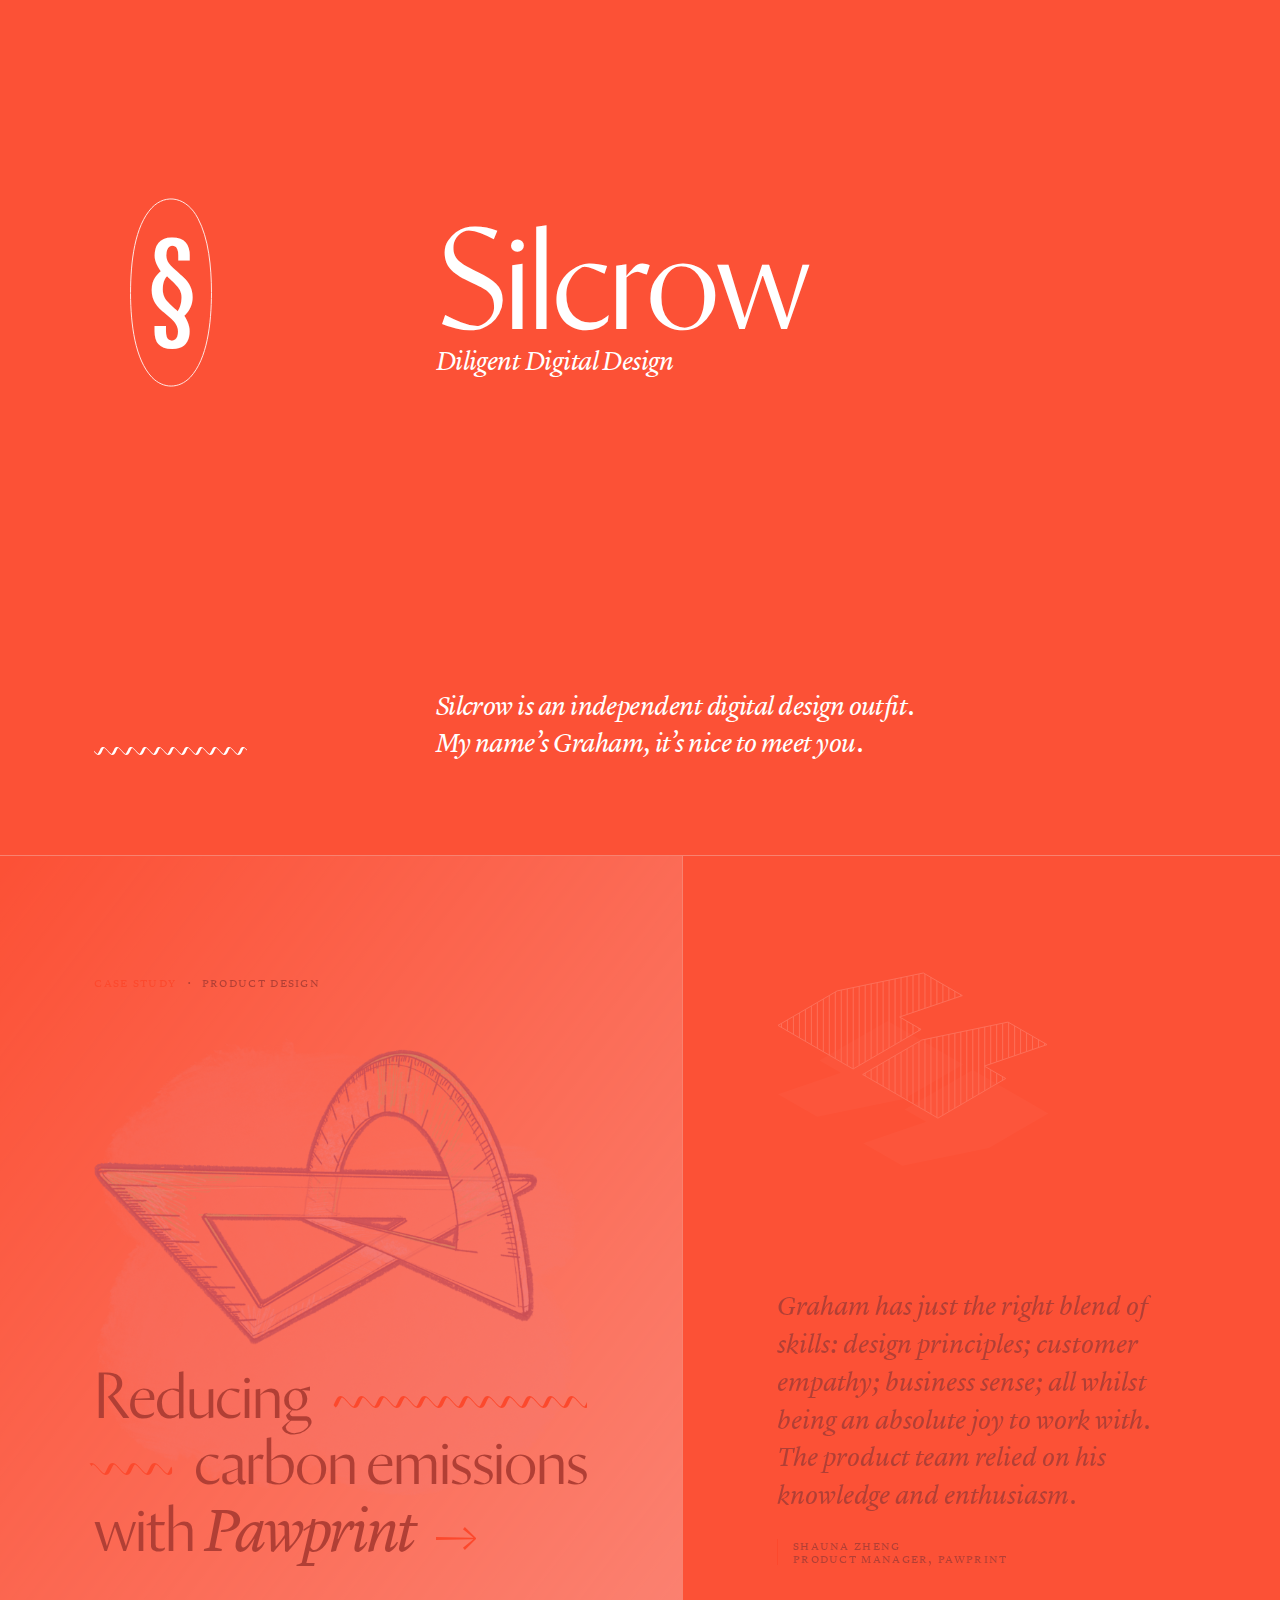
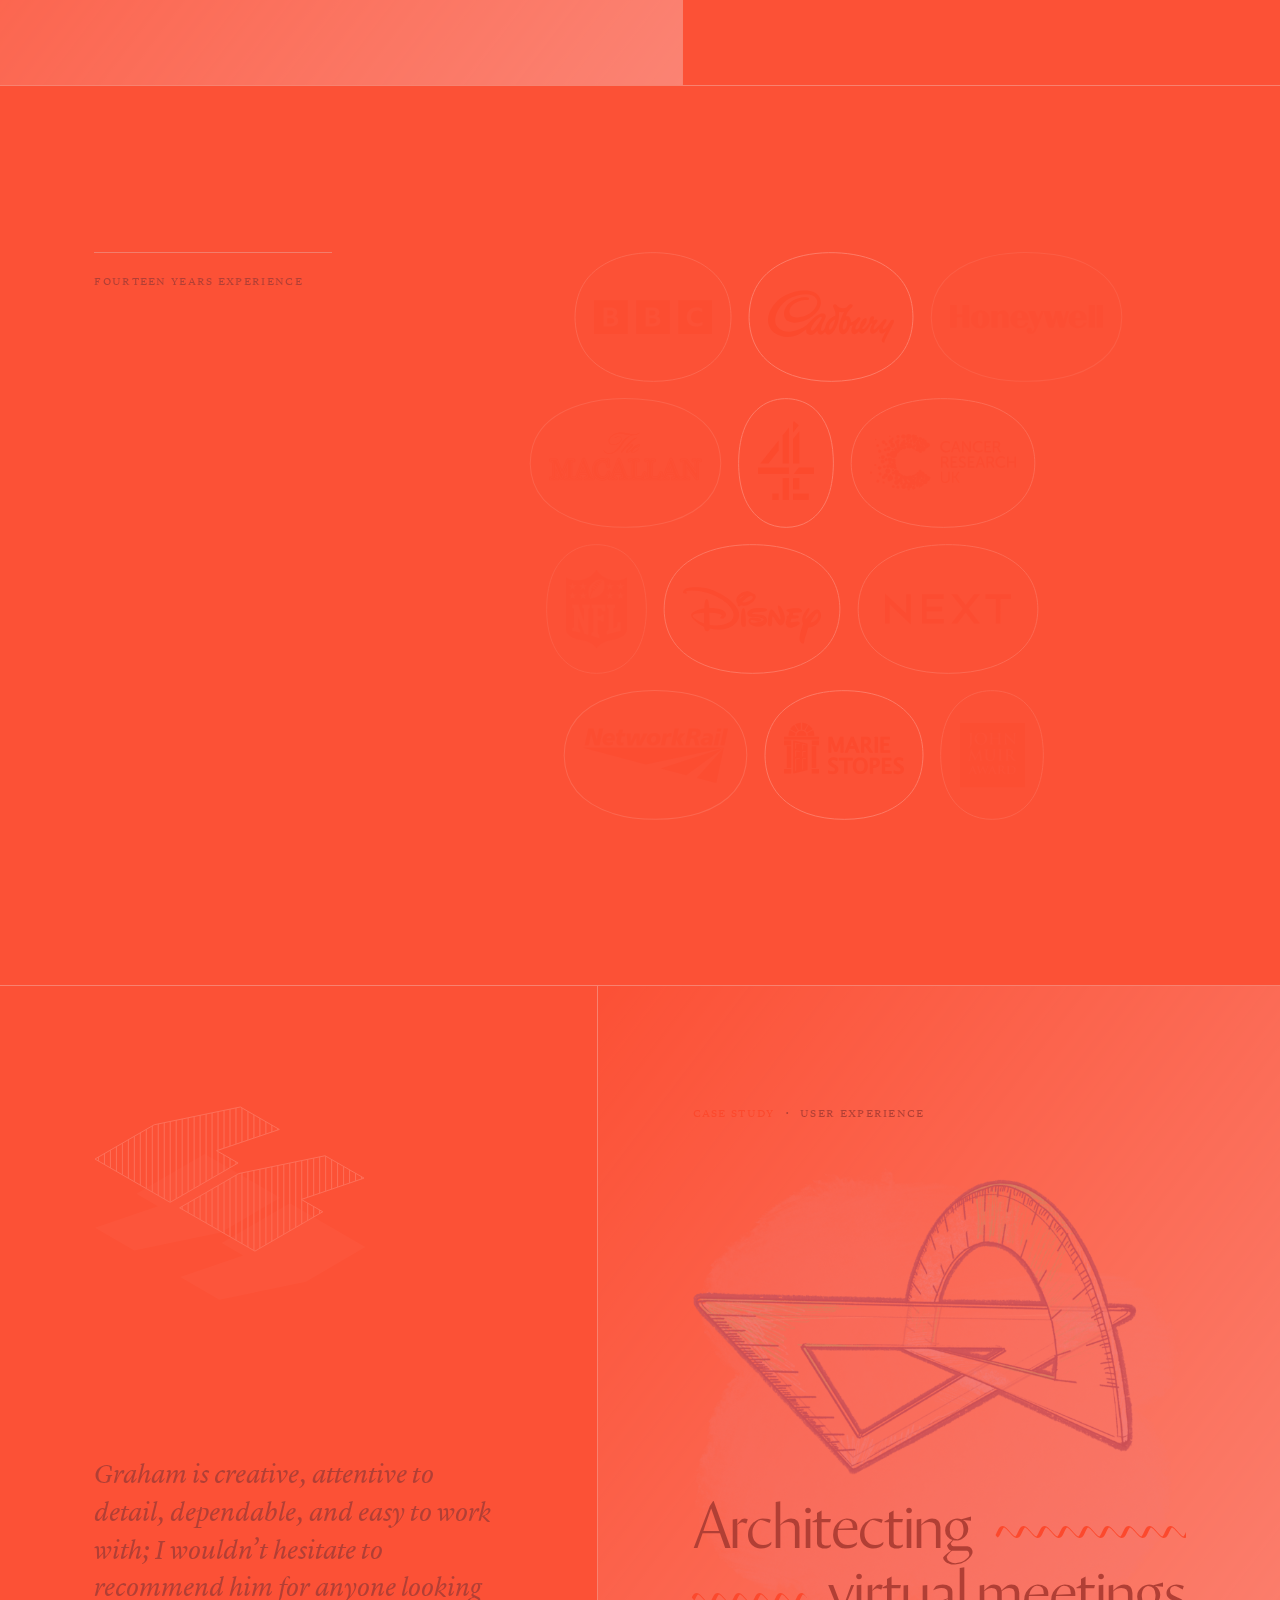
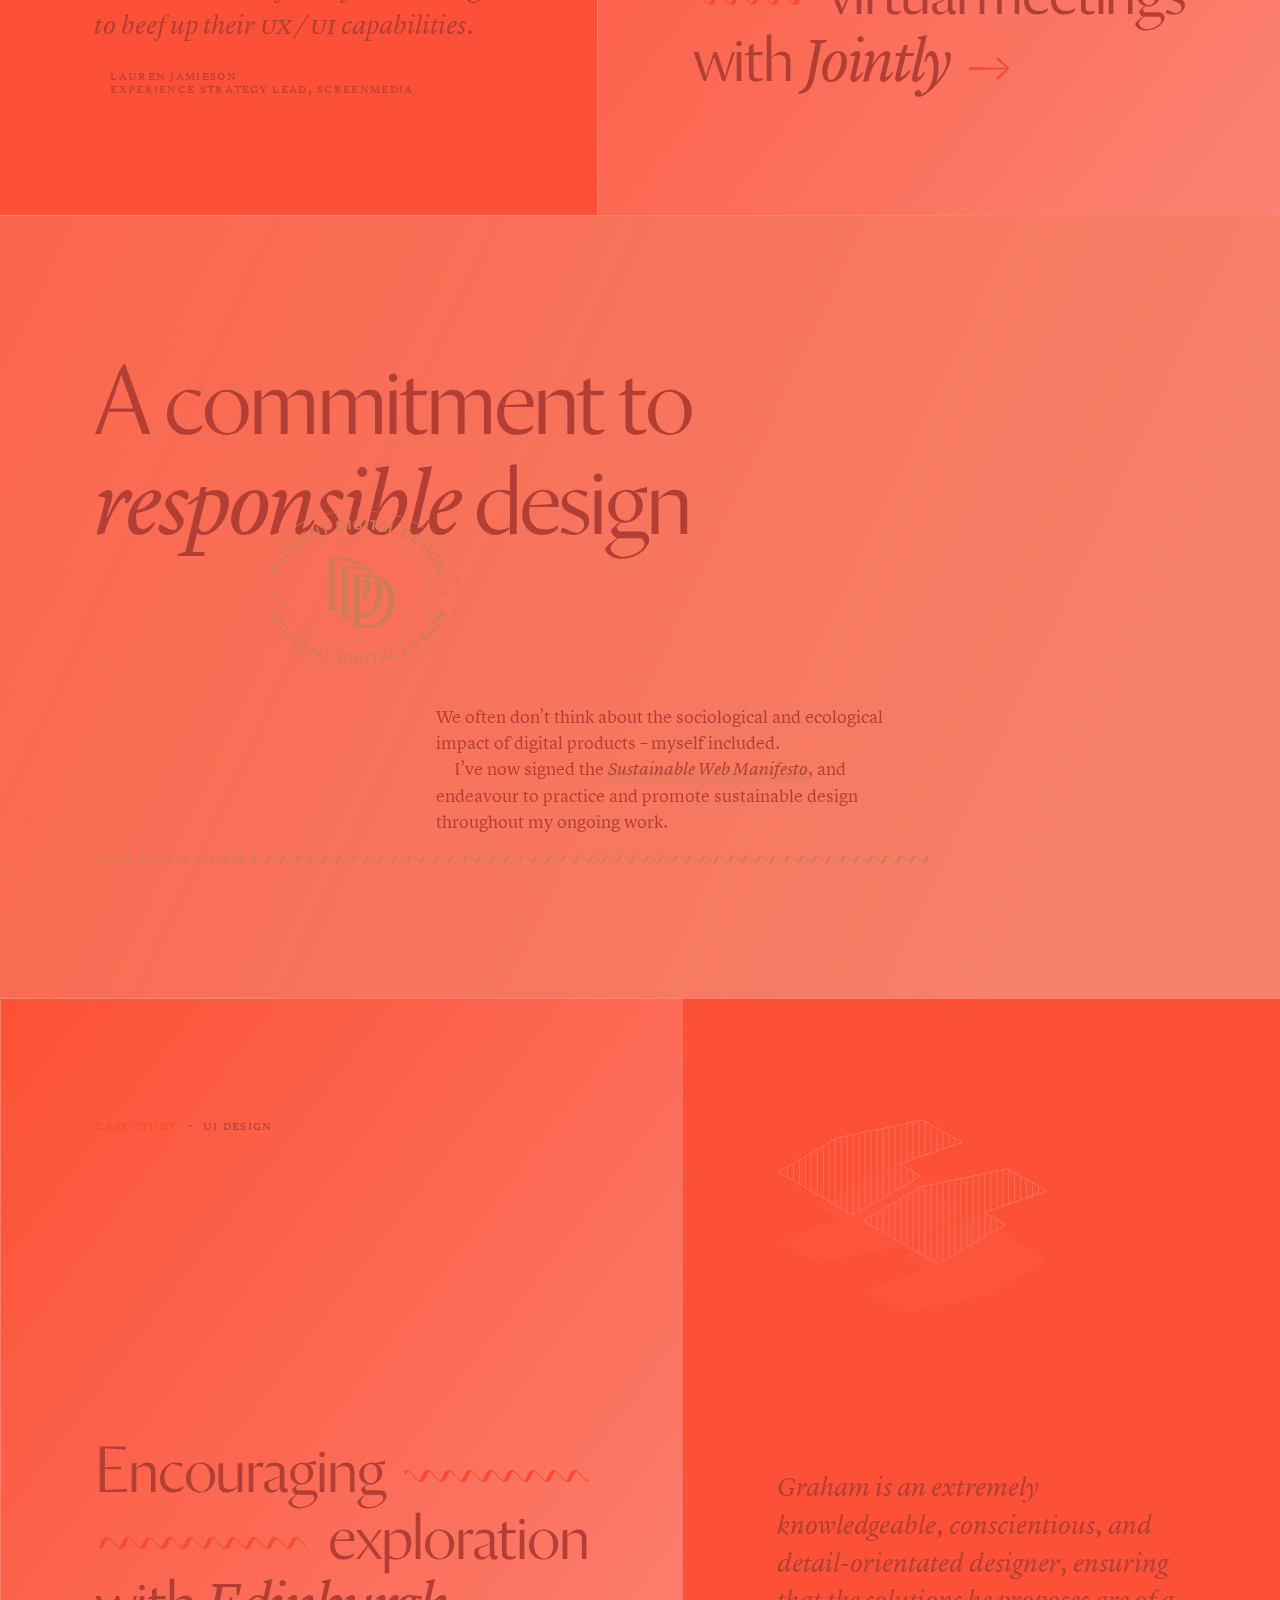
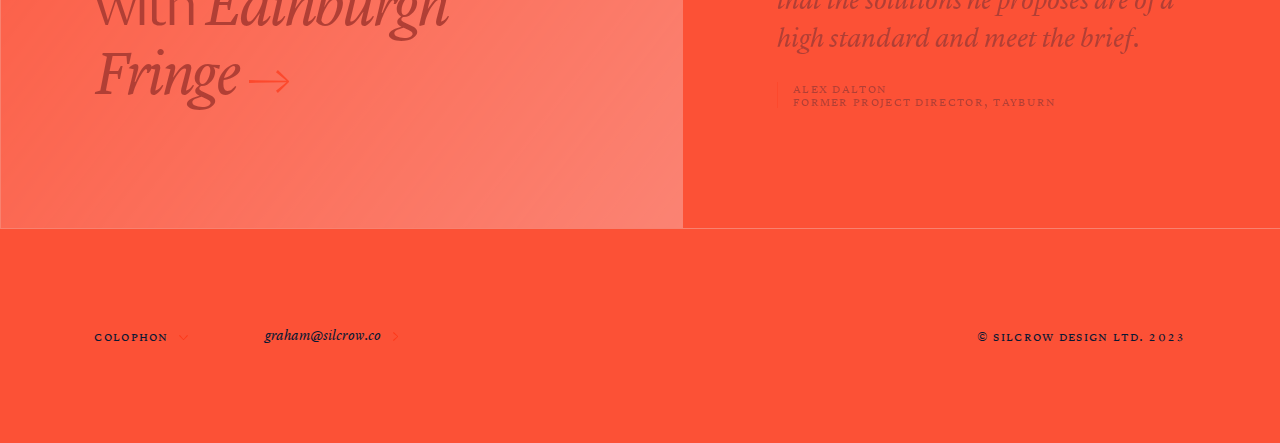
==== commit 6f7b937e: "feat: refine homepage responsiveness" ====
--- a/index.html
+++ b/index.html
@@ -70,7 +70,7 @@
 				</div>
 			</section>
 			<section class="content-container">
-				<a class="case-study jointly grid-secondary content-item left" href="/jointly">
+				<a class="case-study pawprint grid-secondary content-item left" href="/pawprint">
 					<small class="cap-heading sc"><span>Case Study </span>Product Design</small>
 					<picture class="illustration">
 						<source media="(min-width:1194px)" srcset="images/case-study-illo-jointly-large.webp">			
@@ -131,7 +131,23 @@
 						</div>
 					</div>
 				</div>
-				<a class="case-study jointly grid-secondary content-item left" href="/jointly">
+				<figure class="quote lauren grid-tertiary content-item">
+					<div class="quotemark">
+						<picture class="upper">
+							<source media="(min-width:1194px)" srcset="images/icon-quotemark-large-upper.svg">			
+							<img loading="lazy" src="images/icon-quotemark-small-upper.svg" alt=""/>
+						</picture>
+						<picture class="lower">
+							<source media="(min-width:650px)" srcset="images/icon-quotemark-large-lower.svg">			
+							<img loading="lazy" src="images/icon-quotemark-small-lower.svg" alt=""/>
+						</picture>
+					</div>
+					<blockquote class="large-text">
+						Graham is creative, attentive to detail, dependable, and easy to work with; I wouldn’t hesitate to recommend him for anyone looking to beef up their <span class="sc">UX&#8202;&#47;&#8202;UI</span> capabilities.
+					</blockquote>
+					<figcaption class="sc">Lauren Jamieson <span>Experience Strategy Lead, Screenmedia</span></figcaption>
+				</figure>
+				<a class="case-study jointly grid-secondary content-item right" href="/jointly">
 					<small class="cap-heading sc"><span>Case Study </span>User Experience</small>
 					<picture class="illustration">
 						<source media="(min-width:1194px)" srcset="images/case-study-illo-jointly-large.webp">			
@@ -143,22 +159,6 @@
 						with <em>Jointly</em>
 					</h2>
 				</a>
-				<figure class="quote lauren grid-tertiary content-item">
-					<div class="quotemark">
-						<picture class="upper">
-							<source media="(min-width:1194px)" srcset="images/icon-quotemark-large-upper.svg">			
-							<img loading="lazy" src="images/icon-quotemark-small-upper.svg" alt=""/>
-						</picture>
-						<picture class="lower">
-							<source media="(min-width:650px)" srcset="images/icon-quotemark-large-lower.svg">			
-							<img loading="lazy" src="images/icon-quotemark-small-lower.svg" alt=""/>
-						</picture>
-					</div>
-					<blockquote class="large-text">
-						Graham is creative, attentive to detail, dependable, and easy to work with; I wouldn’t hesitate to recommend him for anyone looking to beef up their <span class="sc">UX&#8202;&#47;&#8202;UI</span> capabilities.
-					</blockquote>
-					<figcaption class="sc">Lauren Jamieson <span>Experience Strategy Lead, Screenmedia</span></figcaption>
-				</figure>
 				<div class="responsible grid-primary content-item">
 					<h2 class="hero-text">
 						A commitment to <em>responsible</em><span class="stamp"></span> design
@@ -172,22 +172,6 @@
 					<img loading="lazy" src="images/signature.svg" alt="The signature of the Silcrow’s owner, Graham Dobie, rendered in black ink" loading="lazy" class="signature"/>
 					<span class="squiggle"></span>
 				</div>
-				<figure class="quote alex grid-tertiary content-item">
-					<div class="quotemark">
-						<picture class="upper">
-							<source media="(min-width:1194px)" srcset="images/icon-quotemark-large-upper.svg">			
-							<img loading="lazy" src="images/icon-quotemark-small-upper.svg" alt=""/>
-						</picture>
-						<picture class="lower">
-							<source media="(min-width:650px)" srcset="images/icon-quotemark-large-lower.svg">			
-							<img loading="lazy" src="images/icon-quotemark-small-lower.svg" alt=""/>
-						</picture>
-					</div>
-					<blockquote class="large-text">
-						Graham is an extremely knowledgeable, conscientious, and detail-orientated designer, ensuring that the solutions he proposes are of a high standard and meet the brief.
-					</blockquote>
-					<figcaption class ="sc">Alex Dalton <span>Former Project Director, Tayburn</span></figcaption>
-				</figure>
 				<a class="case-study fringemaker grid-secondary content-item right" href="/fringemaker">
 					<small class="cap-heading sc"><span>Case Study </span>UI Design</small>
 					<picture class="illustration">
@@ -203,6 +187,22 @@
 						</span>
 						with <em>Edinburgh Fringe</em></h2>
 				</a>
+				<figure class="quote alex grid-tertiary content-item">
+					<div class="quotemark">
+						<picture class="upper">
+							<source media="(min-width:1194px)" srcset="images/icon-quotemark-large-upper.svg">			
+							<img loading="lazy" src="images/icon-quotemark-small-upper.svg" alt=""/>
+						</picture>
+						<picture class="lower">
+							<source media="(min-width:650px)" srcset="images/icon-quotemark-large-lower.svg">			
+							<img loading="lazy" src="images/icon-quotemark-small-lower.svg" alt=""/>
+						</picture>
+					</div>
+					<blockquote class="large-text">
+						Graham is an extremely knowledgeable, conscientious, and detail-orientated designer, ensuring that the solutions he proposes are of a high standard and meet the brief.
+					</blockquote>
+					<figcaption class ="sc">Alex Dalton <span>Former Project Director, Tayburn</span></figcaption>
+				</figure>
 			</section>
 			<footer class="grid-primary">
 				<h2 class="toggle-colophon cap-heading sc">Colophon<span class="caret"></span></h2>
--- a/styles/global-styles.css
+++ b/styles/global-styles.css
@@ -325,7 +325,7 @@
   
   h2, .feature-text {
     font-size: 3.375rem;
-    line-height: 1.06;
+    line-height: 1.1;
   }
   
   
--- a/styles/home-layout.css
+++ b/styles/home-layout.css
@@ -571,28 +571,38 @@
   }
   
   .client-list {
-    grid-column: span 22;
+    /* grid-column: span 22; */
+  }
+  
+  .quote.shauna {
+    order: 3;
+  }
+  
+  .case-study.pawprint {
+    order: 1;
   }
   
   .case-study.jointly {
-    order: 1;
+    order: 2;
   }
   
   .quote.lauren {
-    order: 2;
+    order: 5;
+    grid-column: span 11;
+    grid-template-columns: repeat(11, 1fr);
   }
   
   .case-study.fringemaker {
-    order: 3;
+    order: 6;
   }
   
   .quote.alex {
-    order: 5;
+    order: 7;
   }
   
   .client-list {
     order: 4;
-    grid-template-columns: repeat(22, 1fr);
+    /* grid-template-columns: repeat(22, 1fr); */
   }
   
   .client-list h2 {
@@ -600,7 +610,7 @@
   }
   
   .responsible {
-    order: 6;
+    order: 8;
   }
   
   .responsible .hero-text {
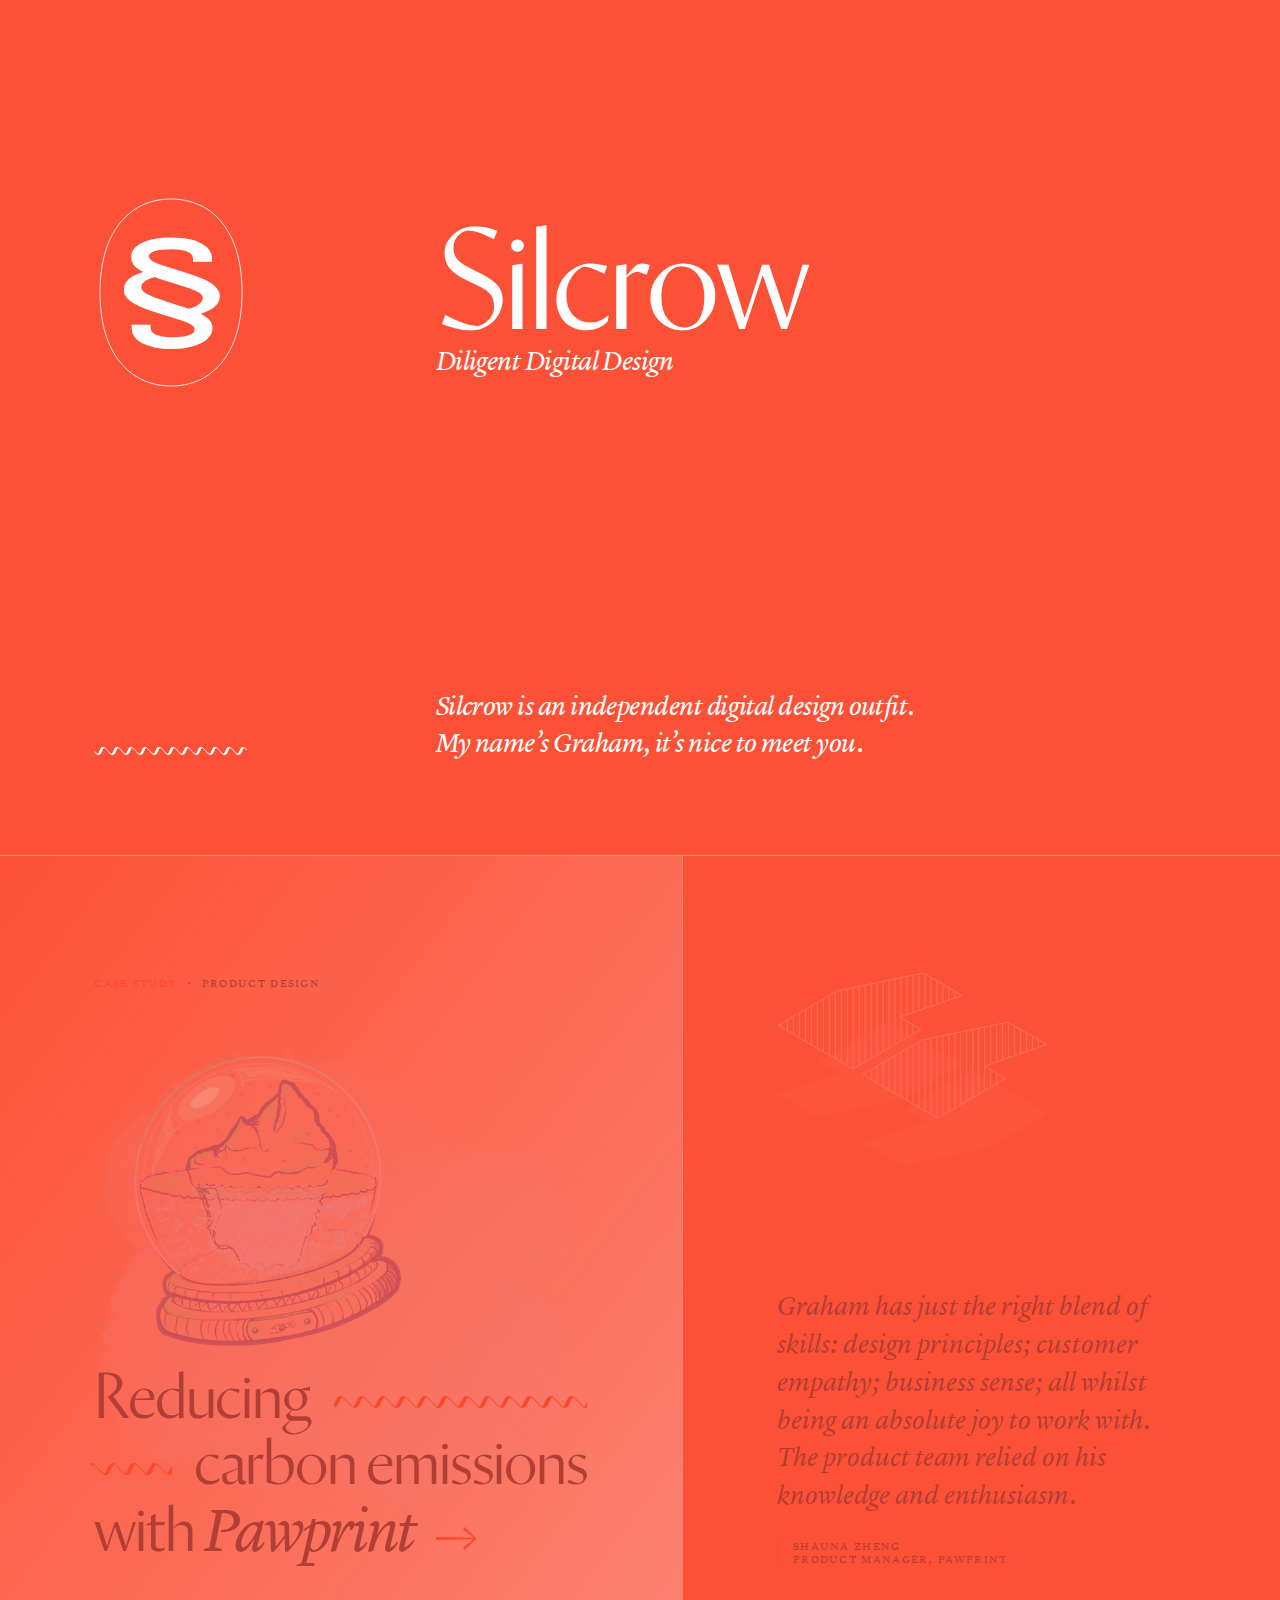
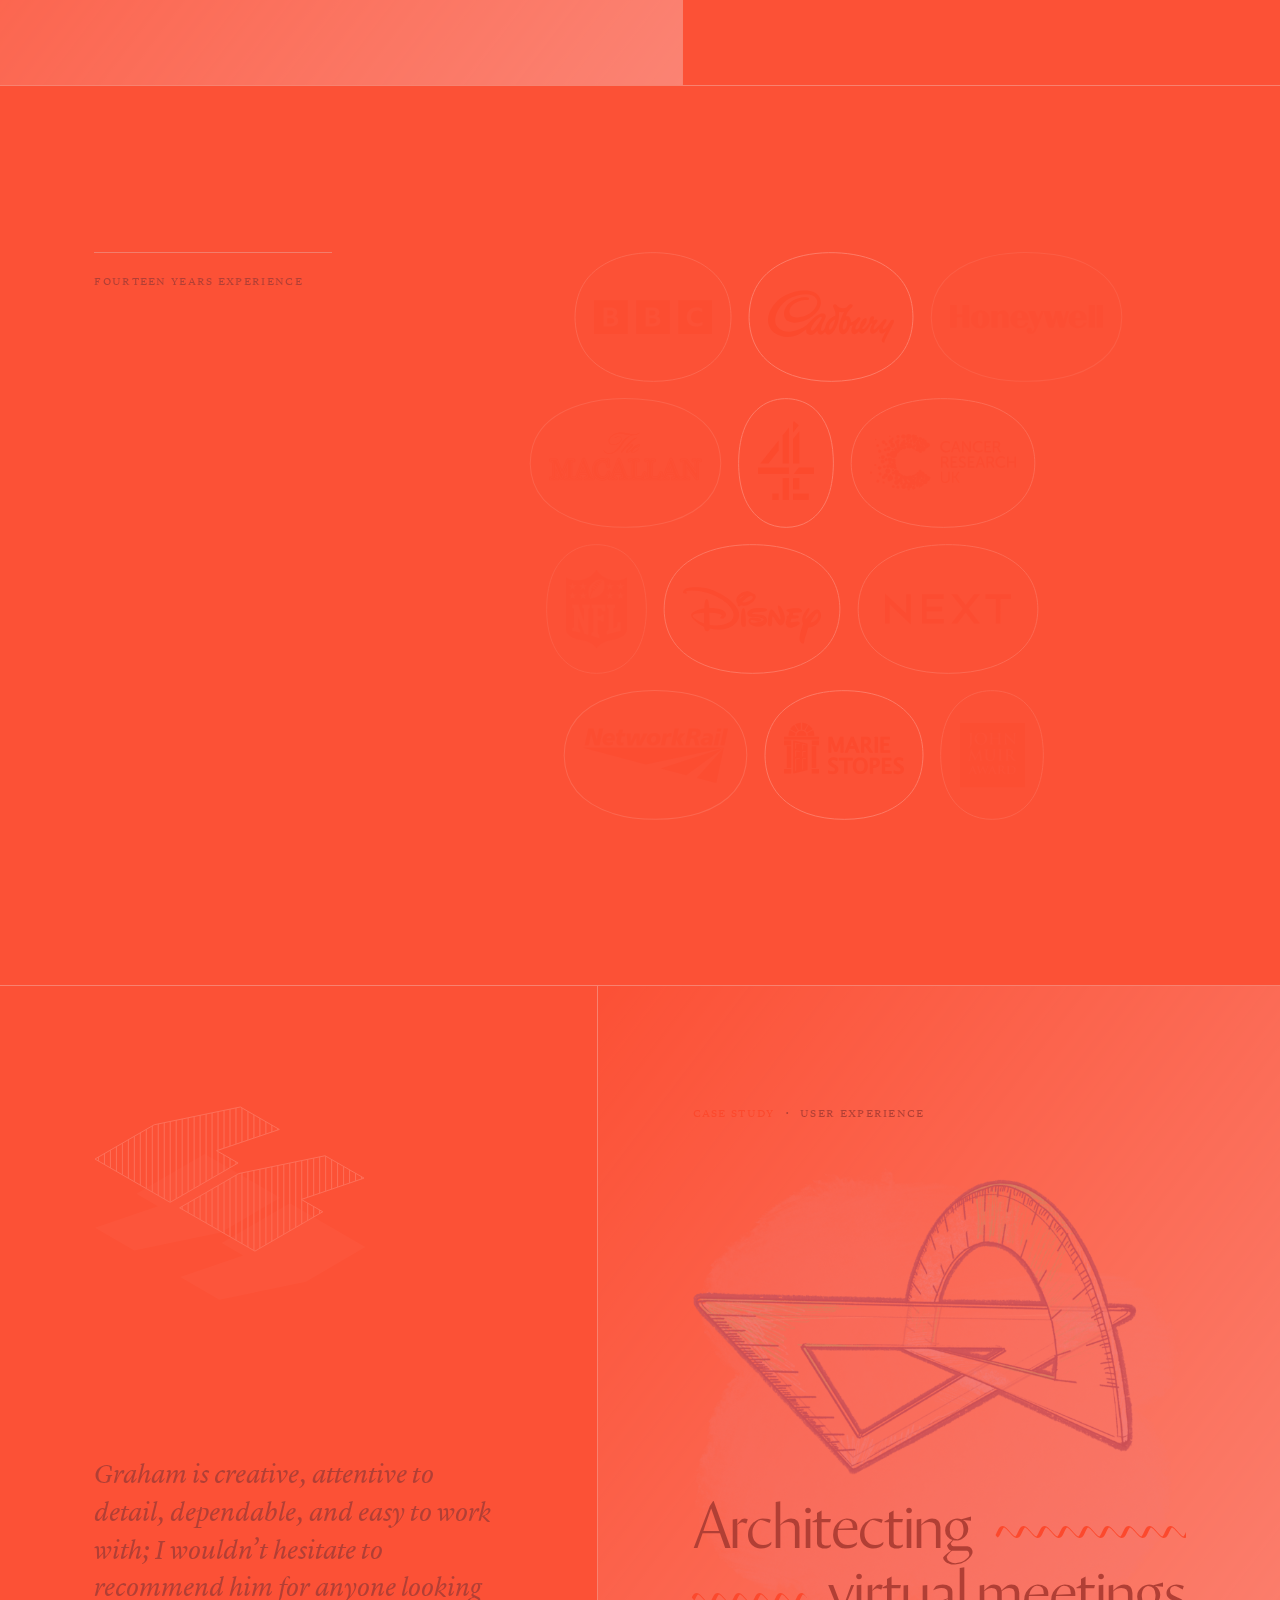
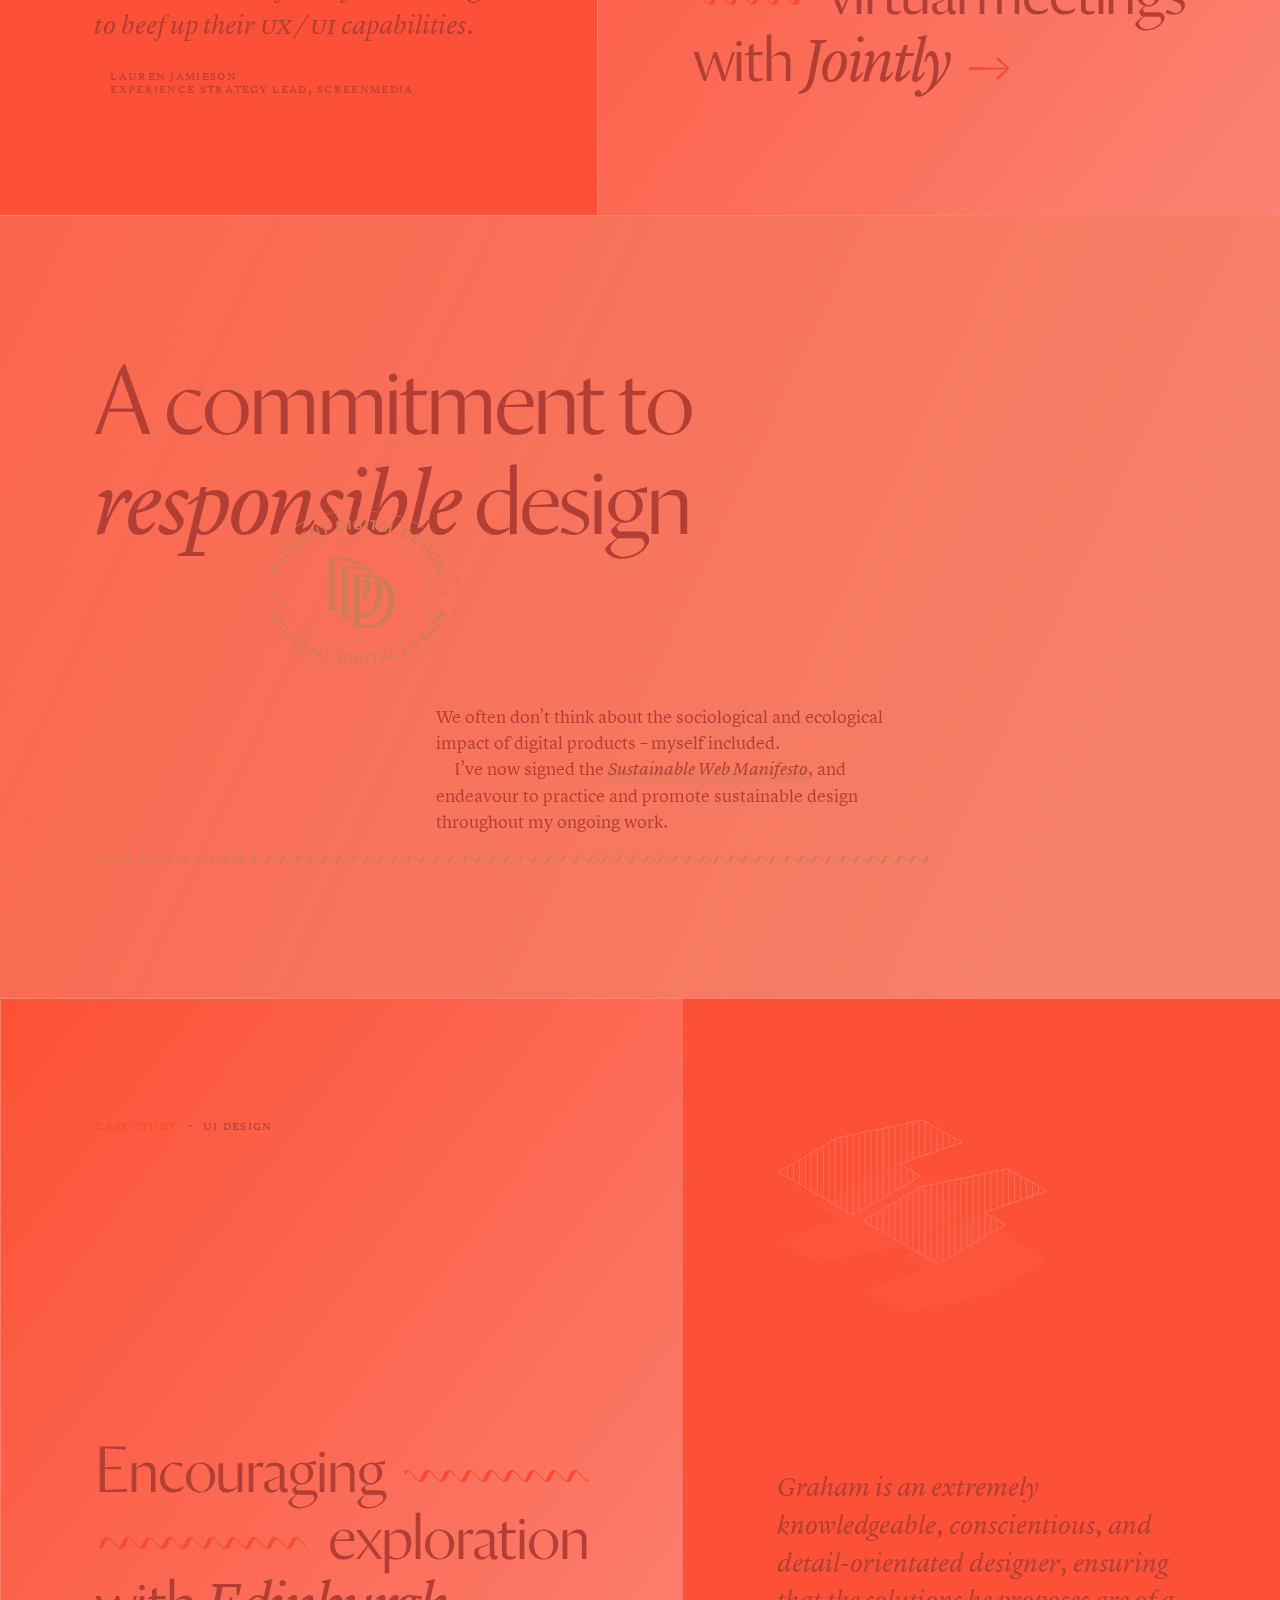
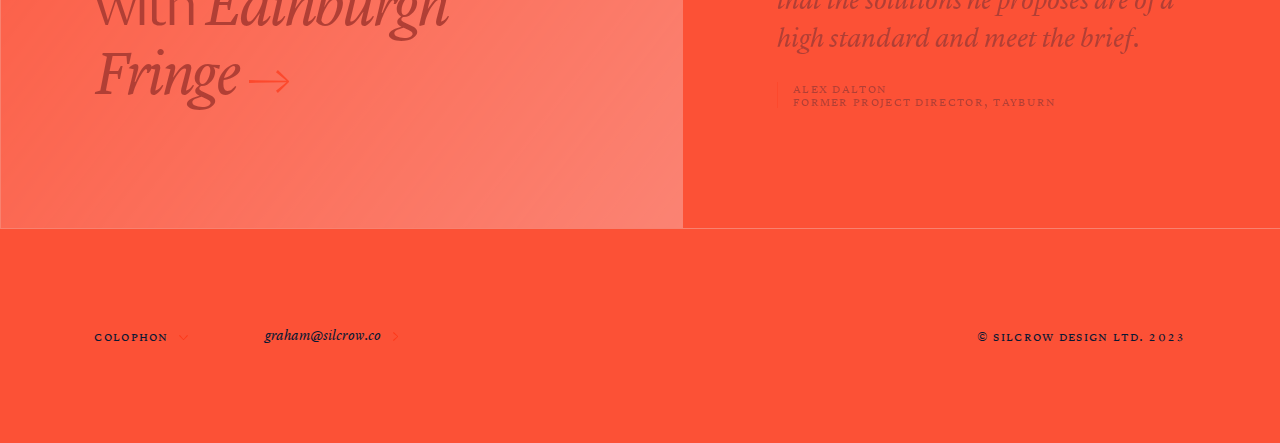
==== commit adaa3096: "feat: add pawprint illustration to homepage" ====
--- a/index.html
+++ b/index.html
@@ -73,8 +73,8 @@
 				<a class="case-study pawprint grid-secondary content-item left" href="/pawprint">
 					<small class="cap-heading sc"><span>Case Study </span>Product Design</small>
 					<picture class="illustration">
-						<source media="(min-width:1194px)" srcset="images/case-study-illo-jointly-large.webp">			
-						<img loading="lazy" src="images/case-study-illo-jointly-small.webp" alt="A hand-drawn sketch of a protractor intertwined with a set square"/>
+						<source media="(min-width:1194px)" srcset="images/case-study-illo-pawprint-large.webp">			
+						<img loading="lazy" src="images/case-study-illo-pawprint-small.webp" alt="A hand-drawn sketch of a snow globe with a tiny glacier inside"/>
 					</picture>
 					<h2>
 						<span class="flush-left"><span class="text">Reducing </span><span class="squiggle-container"><span class="squiggle"></span></span></span>
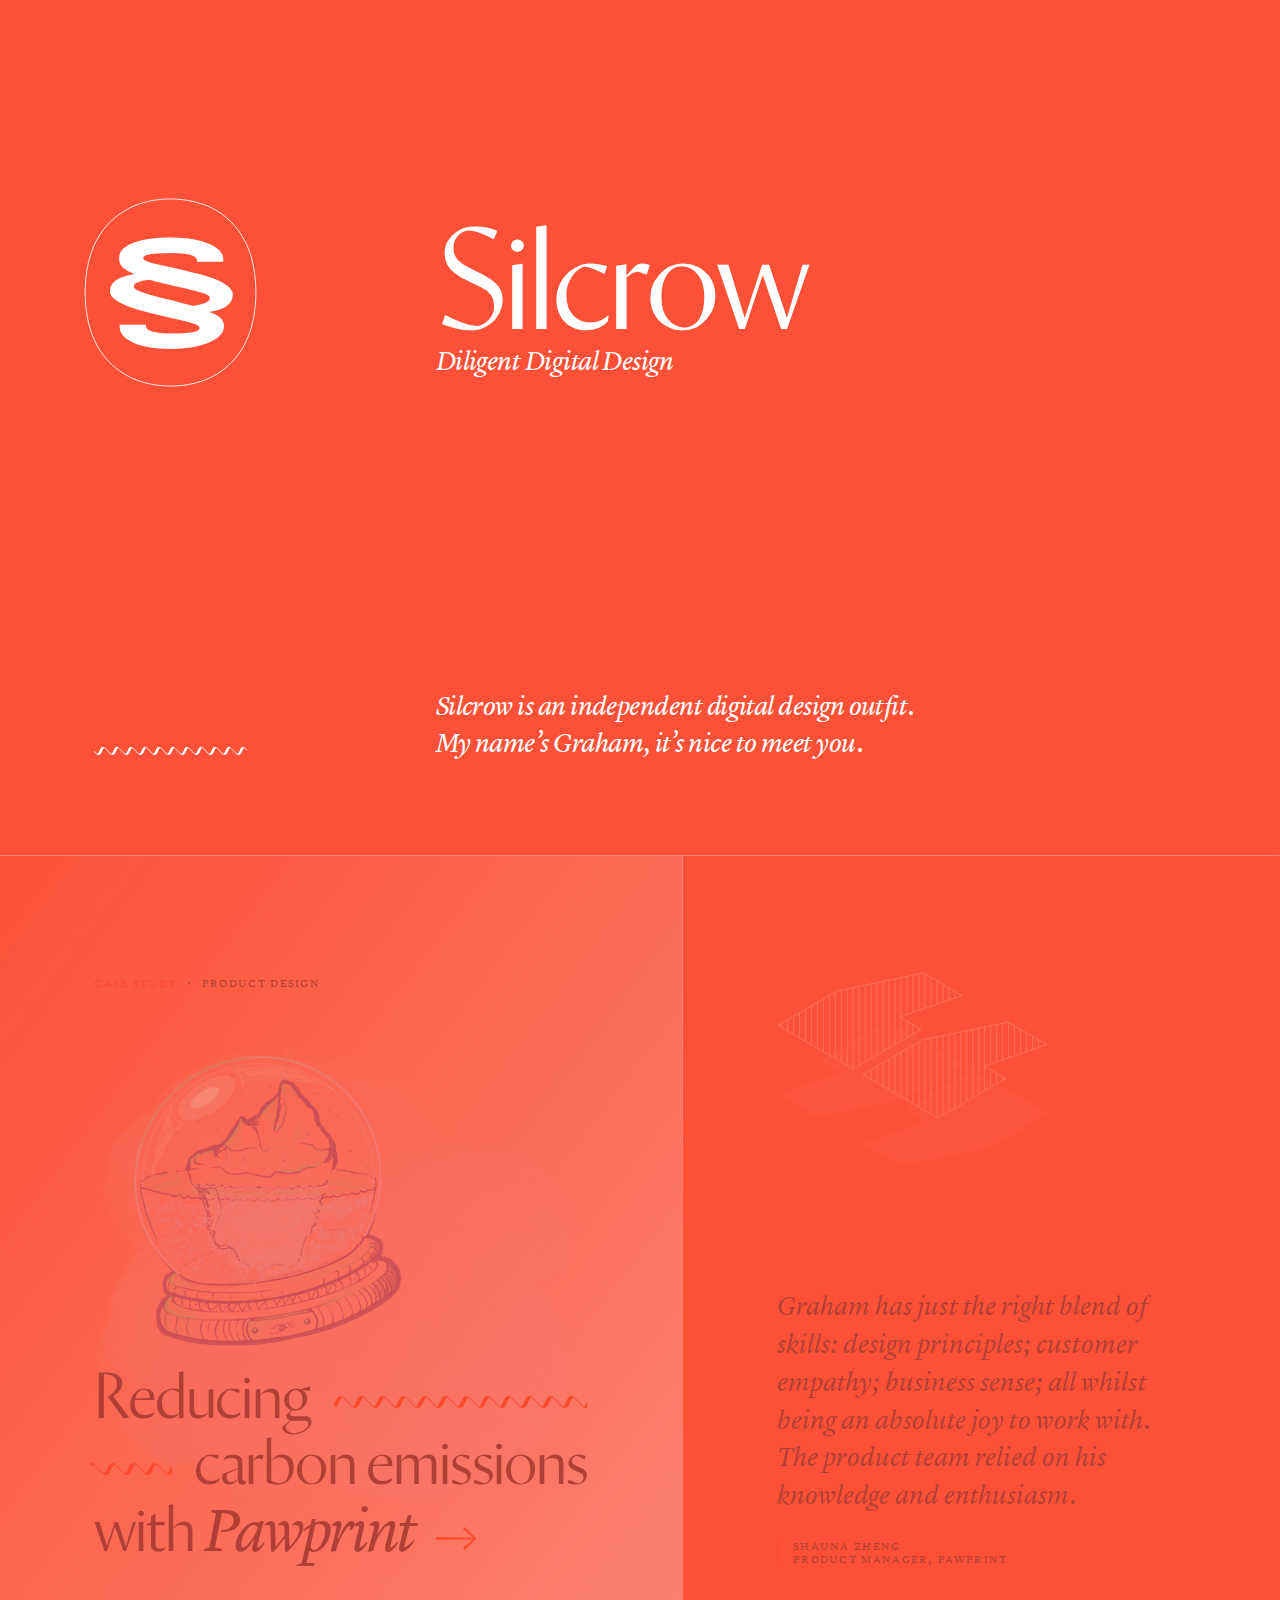
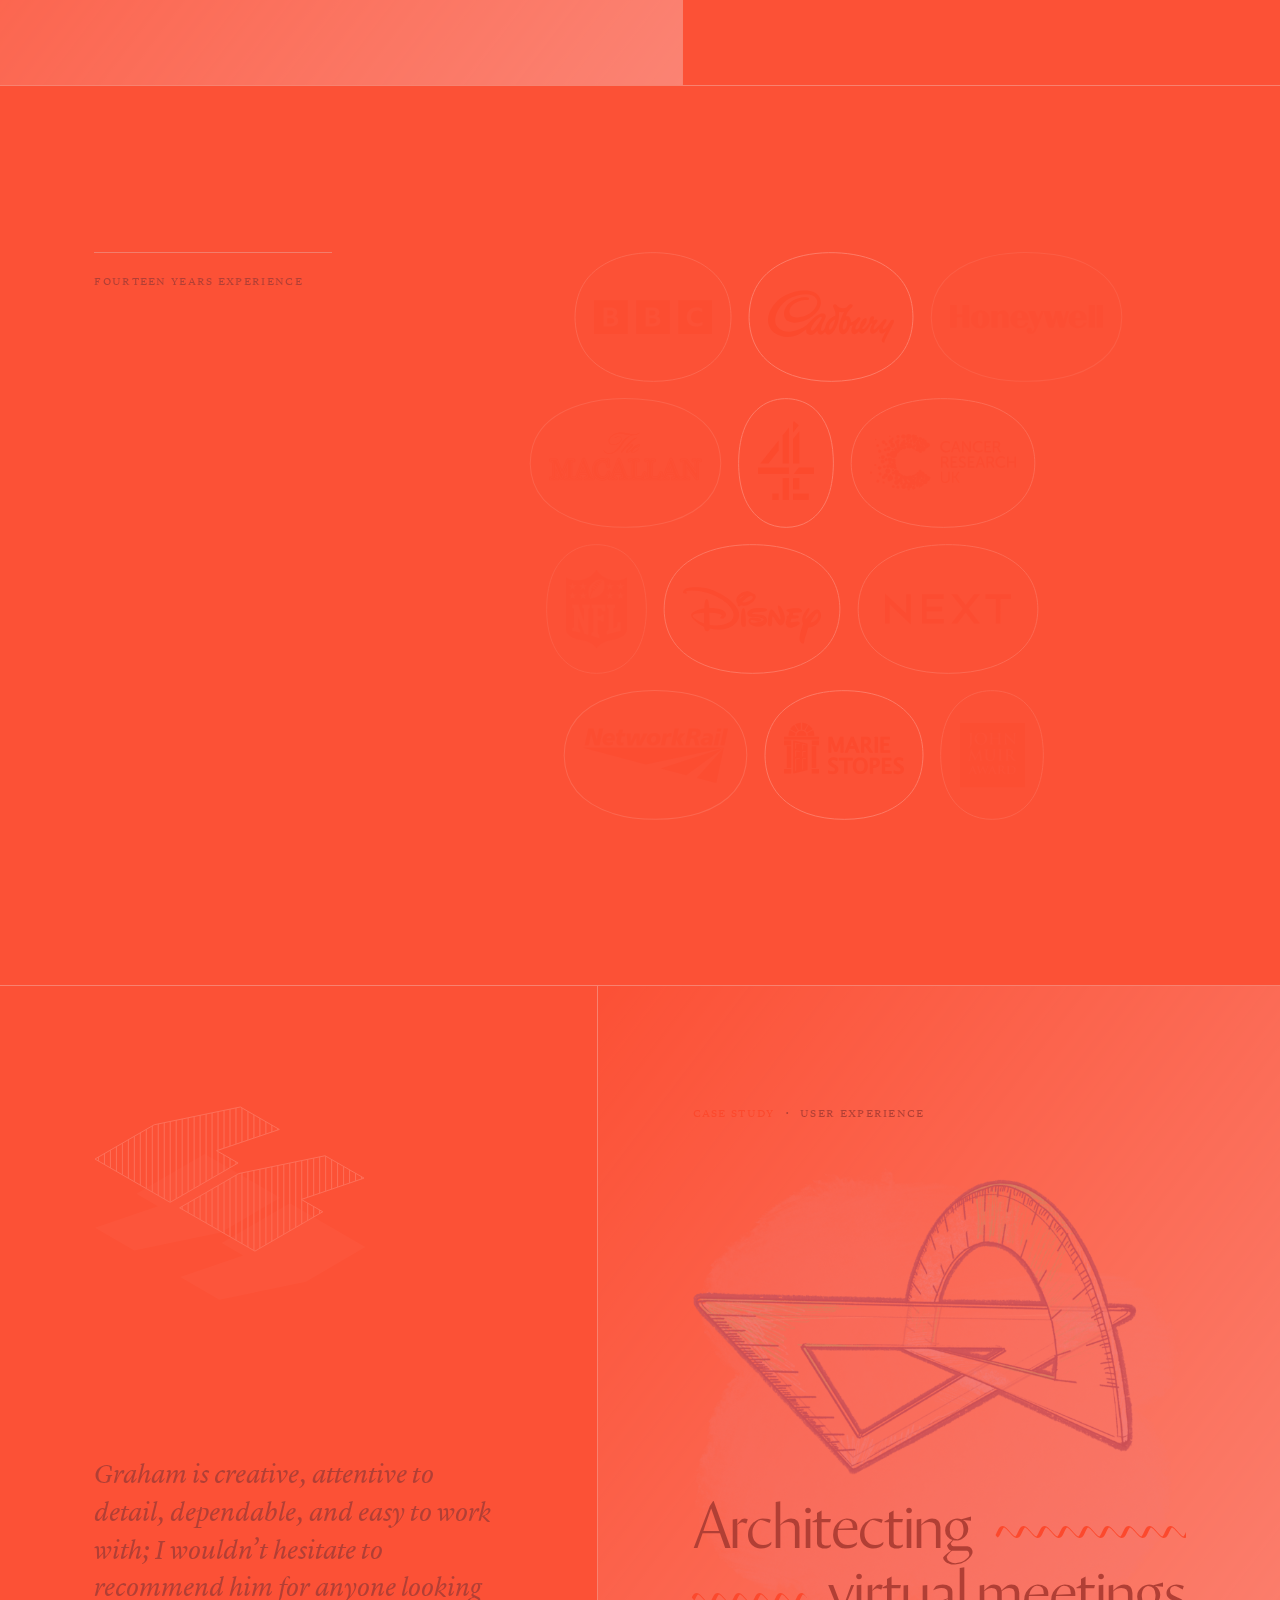
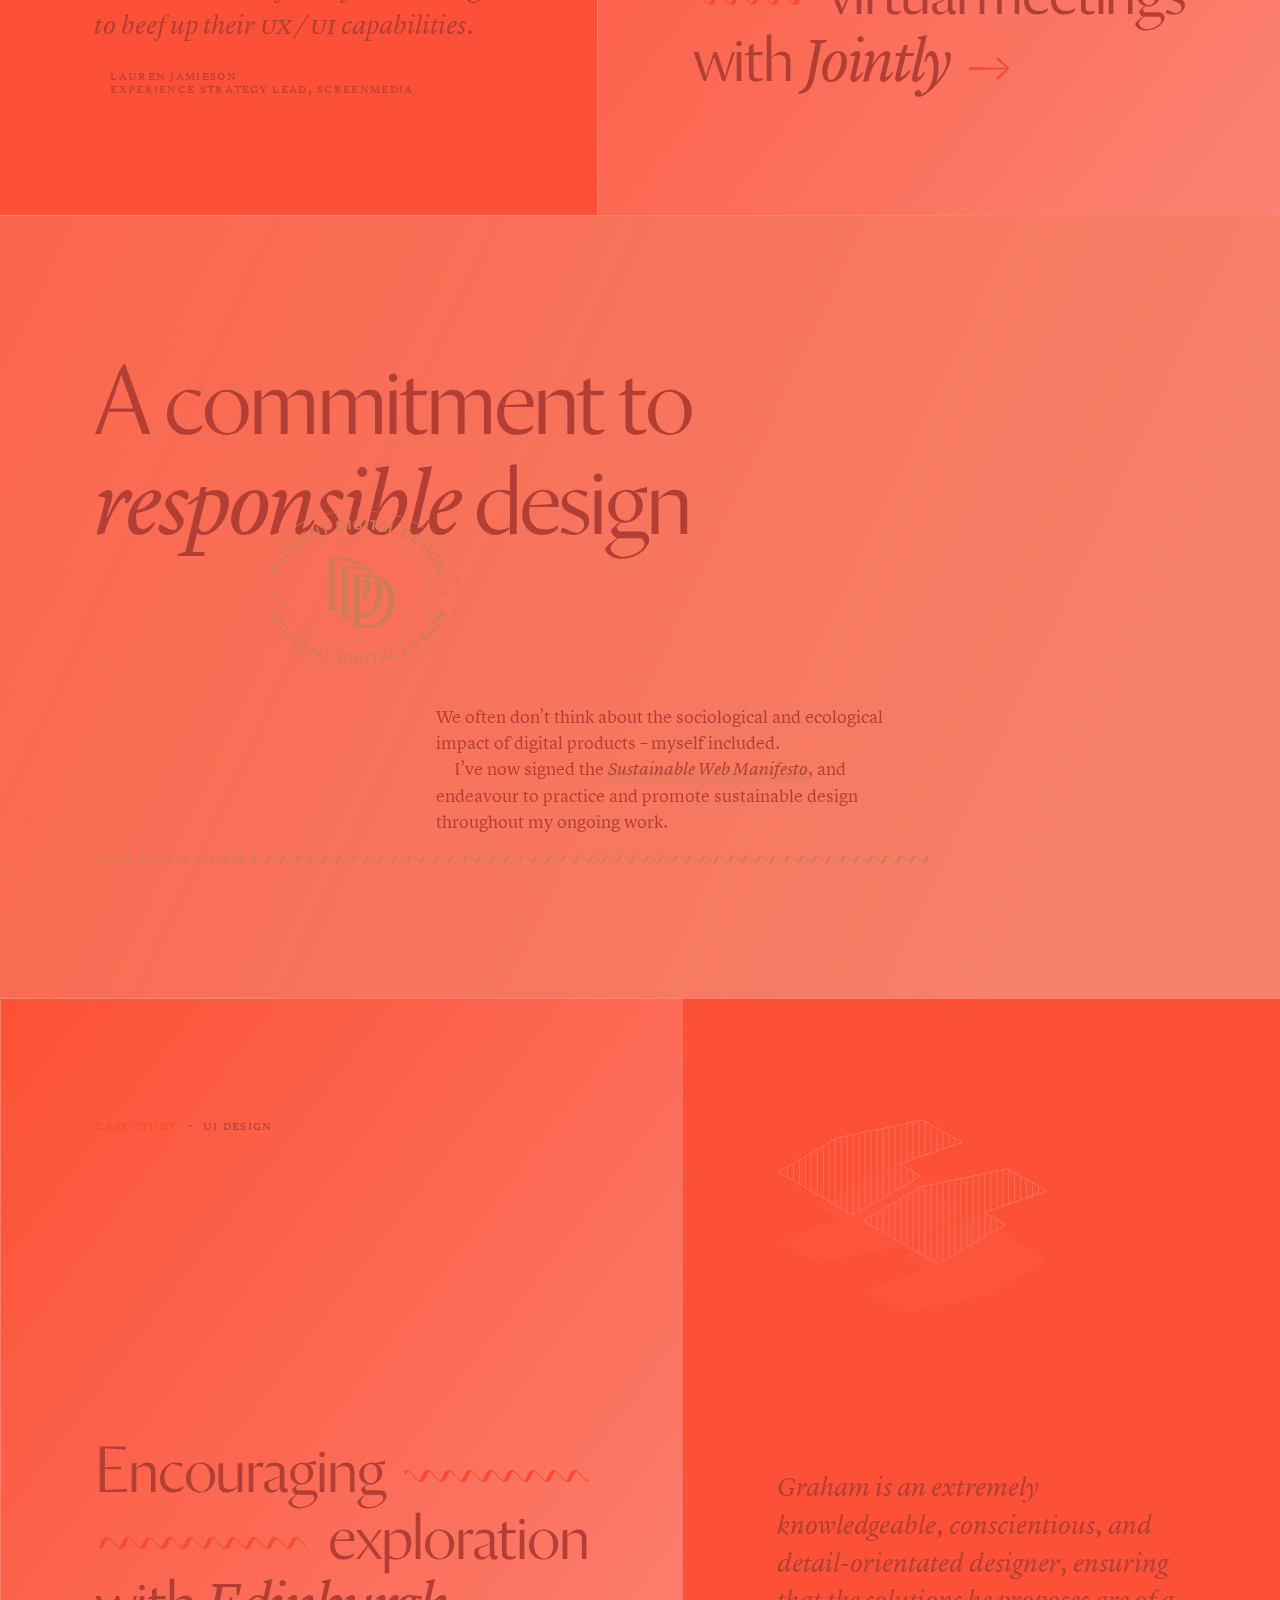
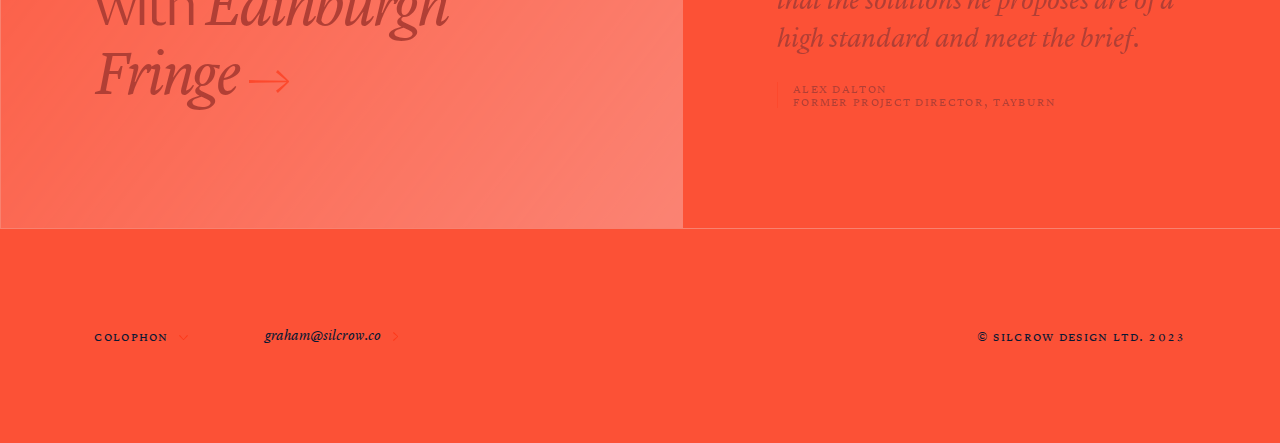
==== commit 773587fa: "feat: remove backspace tracking" ====
--- a/index.html
+++ b/index.html
@@ -47,7 +47,6 @@
 		<link rel="preload" as="font" href="fonts/Anybody-Silcrow-Variable.woff2" type="font/woff2" crossorigin="anonymous">
 		<link rel="canonical" href="https://silcrow.co" />
 
-		<script type="module" src="https://backspace.eco/b.js"></script>
 		<link href="https://mastodon.eco/@graham" rel="me">
 	</head>
 	<body class="">
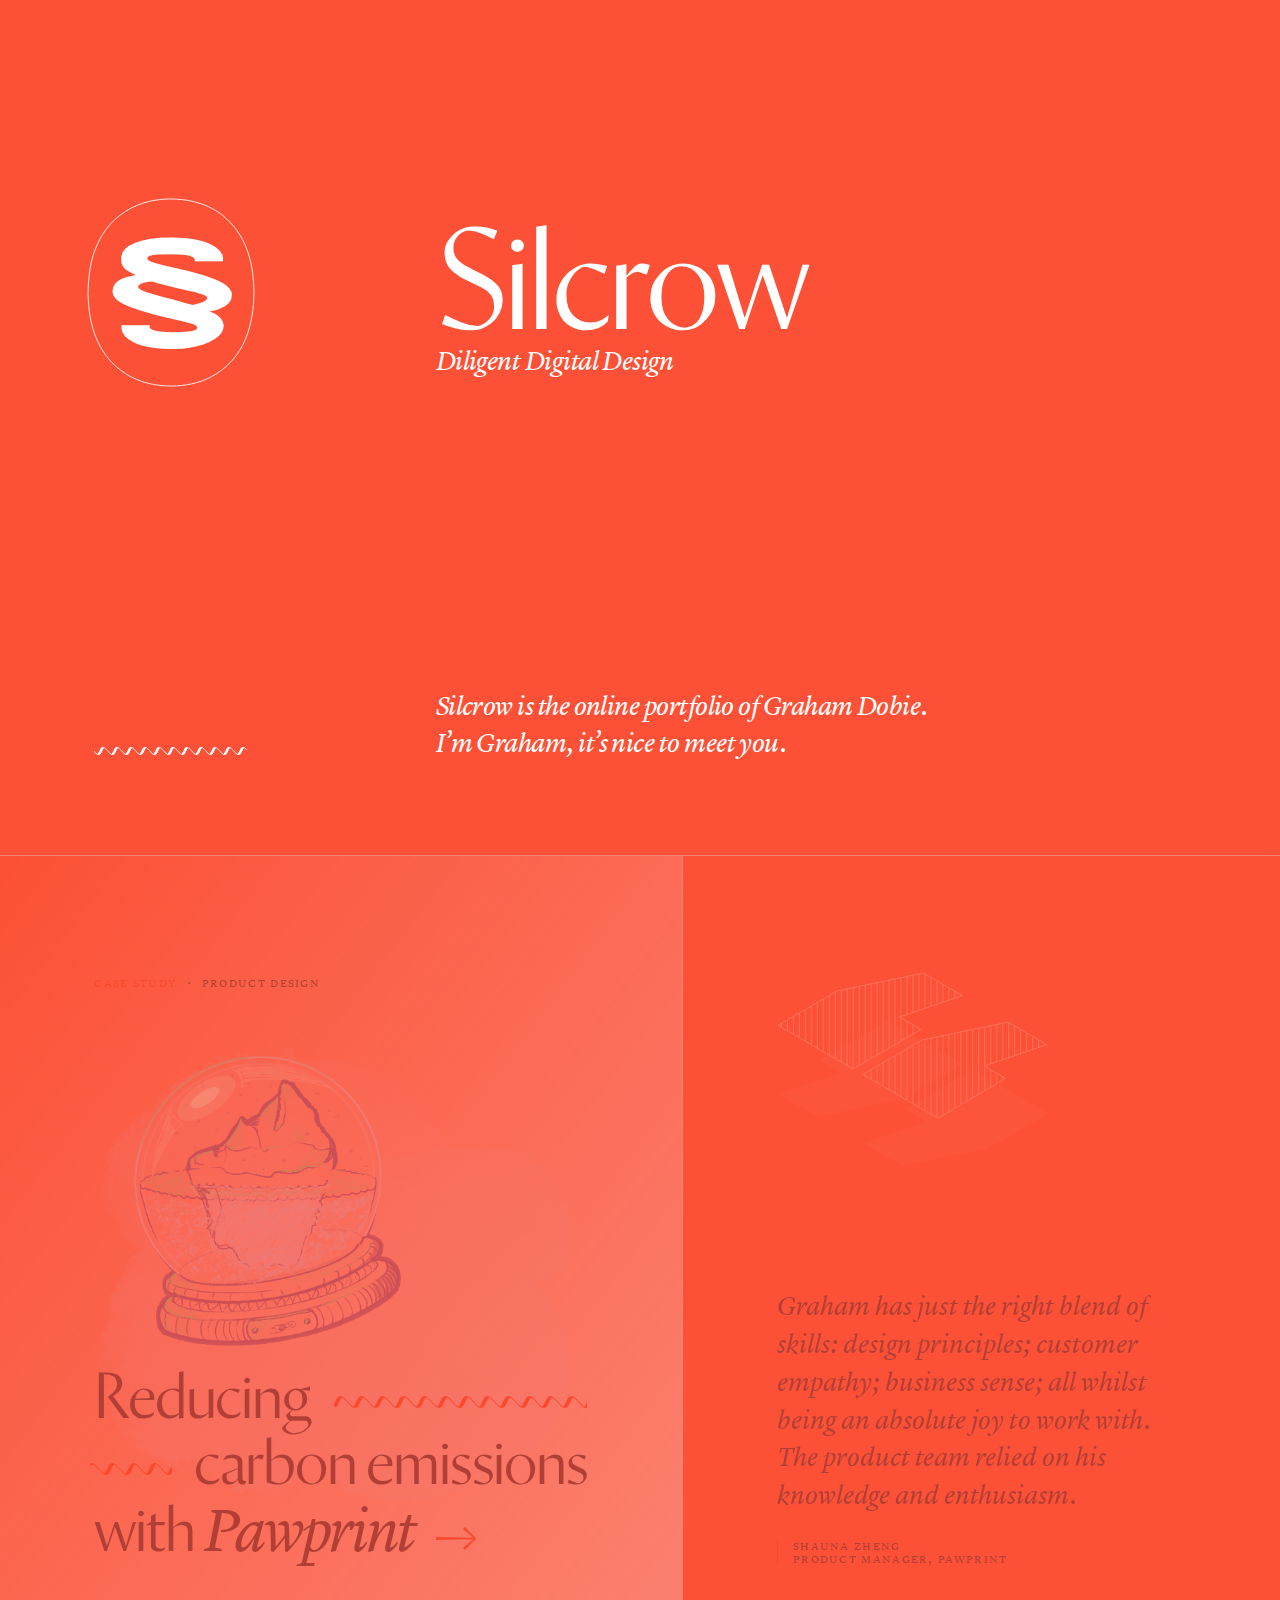
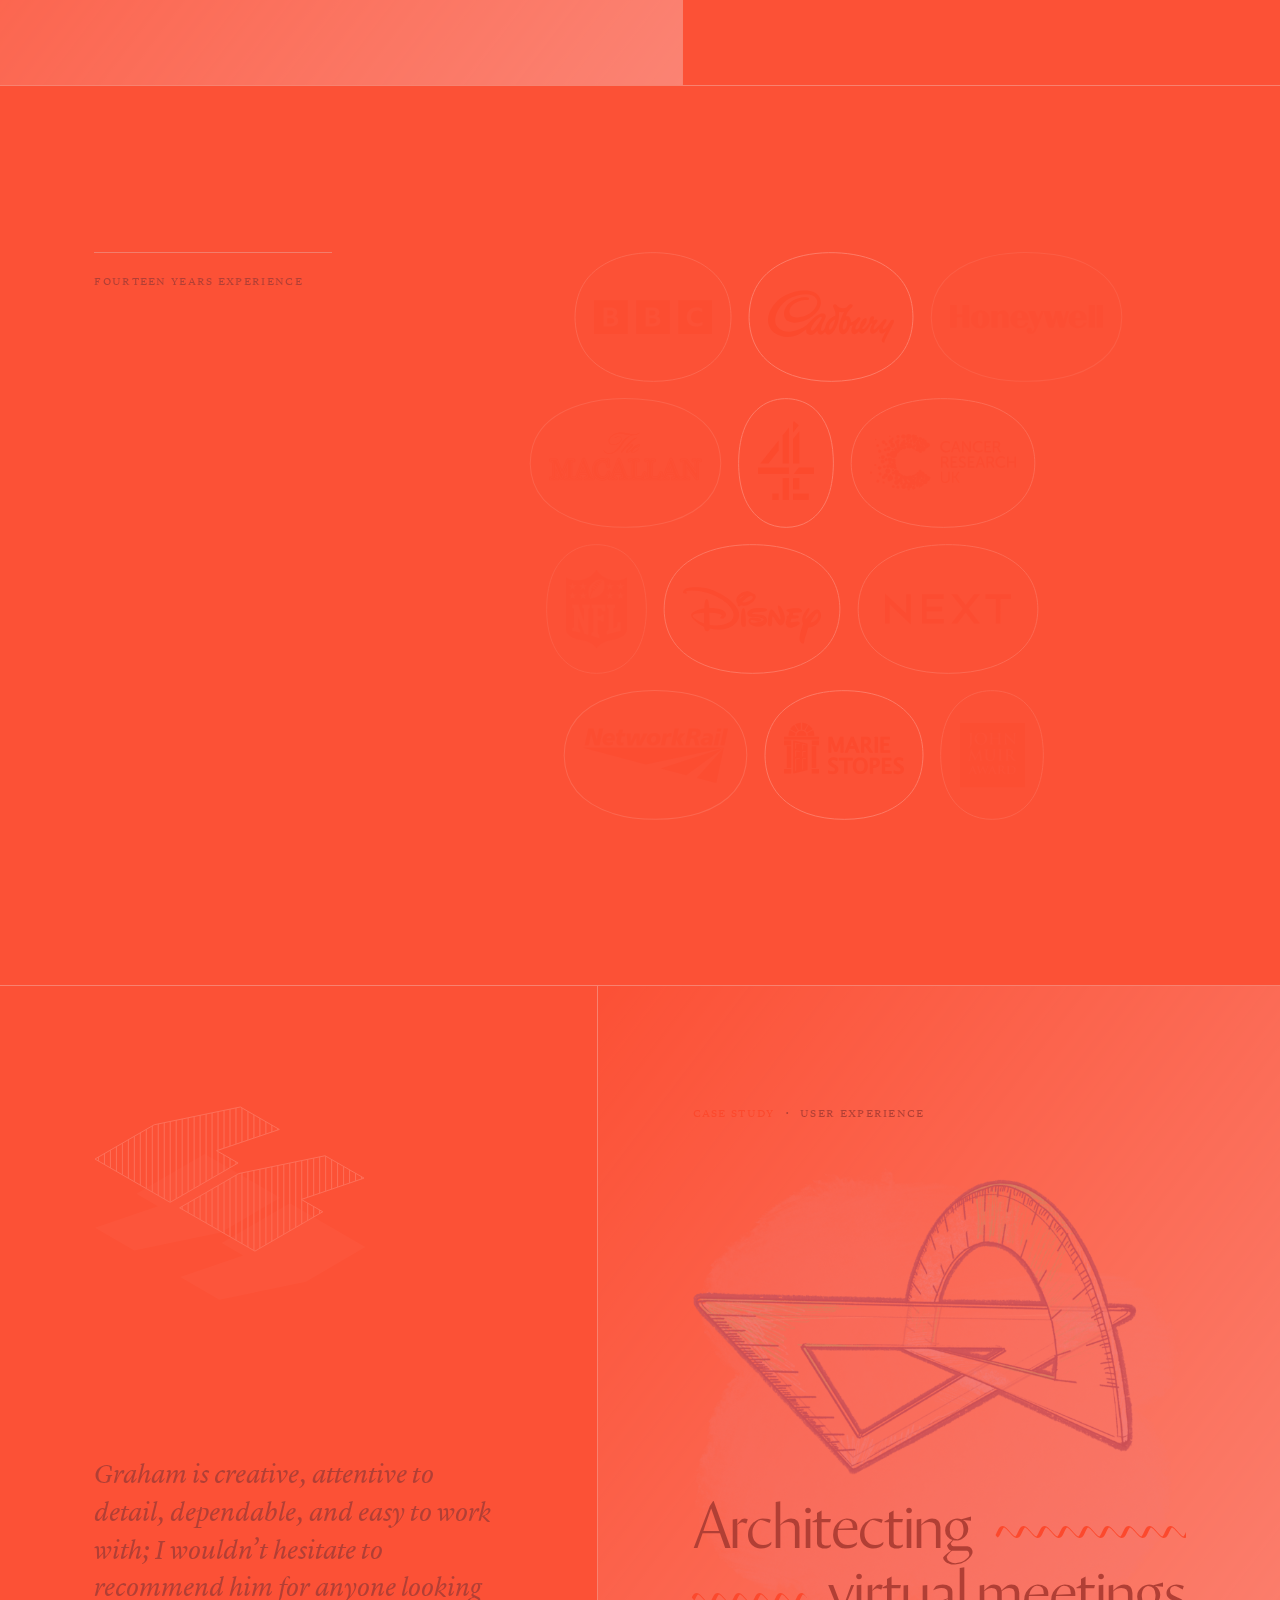
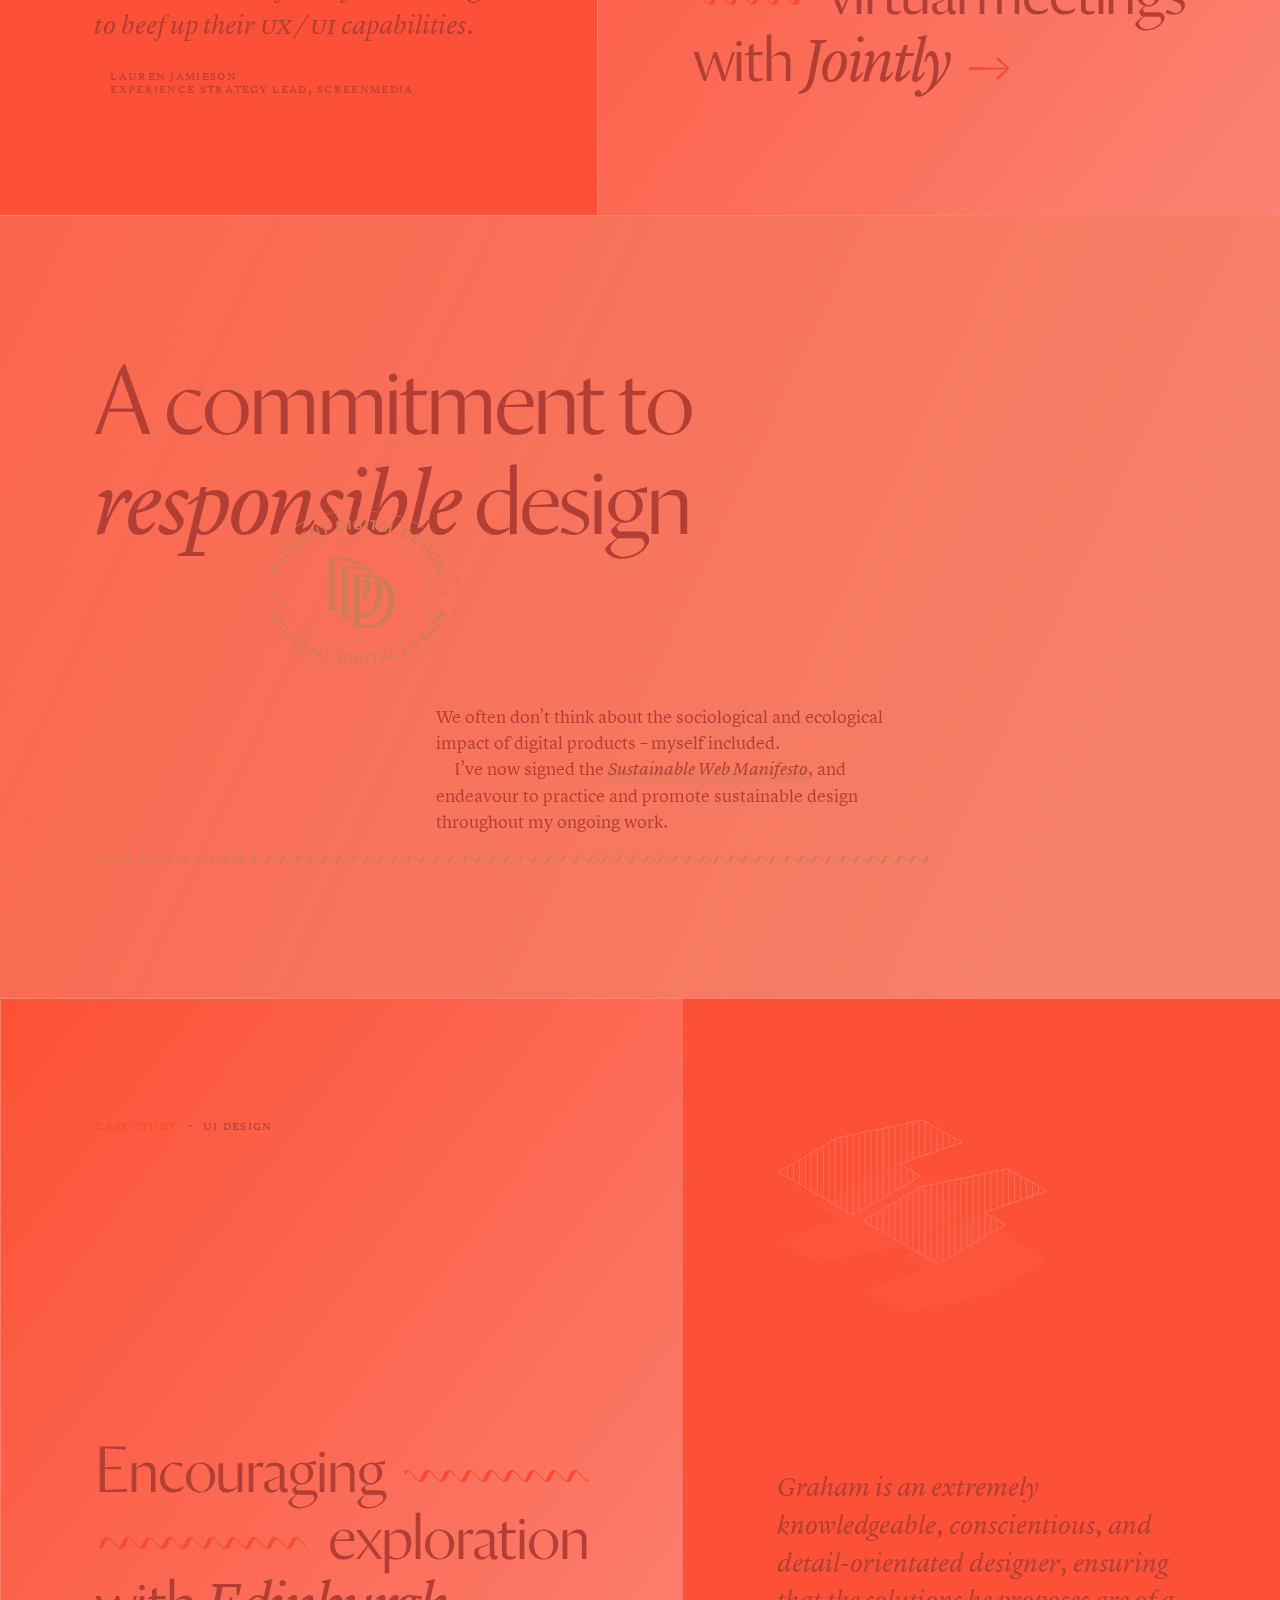
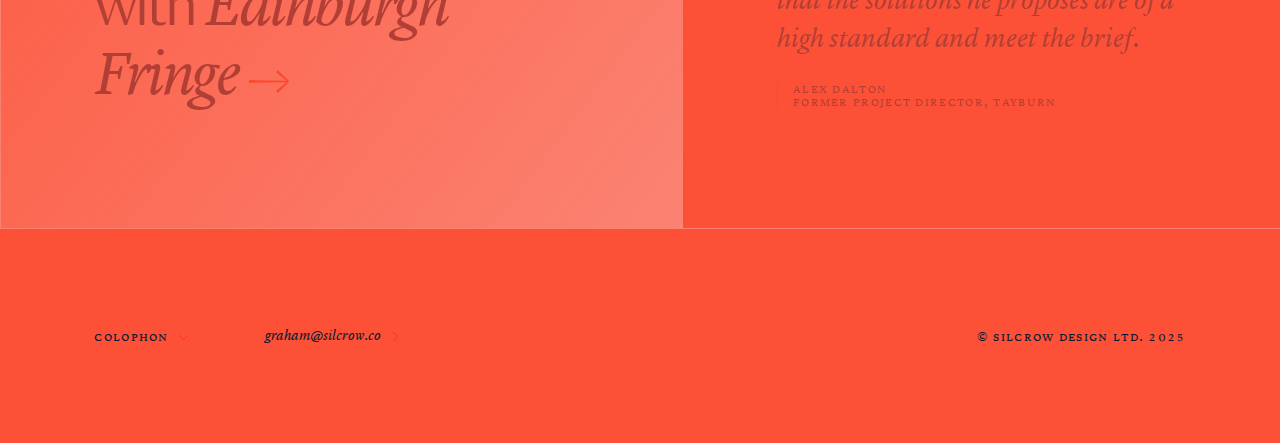
==== commit 9c869d77: "Update index.html" ====
--- a/index.html
+++ b/index.html
@@ -64,8 +64,8 @@
 			<section class="intro-blurb grid-primary">
 				<div class="squiggle"></div>
 				<div class="intro-text">
-					<h2 class="large-text">Silcrow is an independent digital design outfit.</h2>
-					<h2 class="large-text">My name’s Graham, it’s nice to meet you.</h2>
+					<h2 class="large-text">Silcrow is the online portfolio of Graham Dobie.</h2>
+					<h2 class="large-text">I’m Graham, it’s nice to meet you.</h2>
 				</div>
 			</section>
 			<section class="content-container">
@@ -224,7 +224,7 @@
 					</div>
 				</div>
 				<a href="mailto:graham@silcrow.co" class="contact caption">graham@silcrow.co<span class="caret"></span></a>
-				<small class="copyright cap-heading sc">&copy; Silcrow Design Ltd. 2023</small>
+				<small class="copyright cap-heading sc">&copy; Silcrow Design Ltd. 2025</small>
 			</footer>
 		</main>
 	</body>
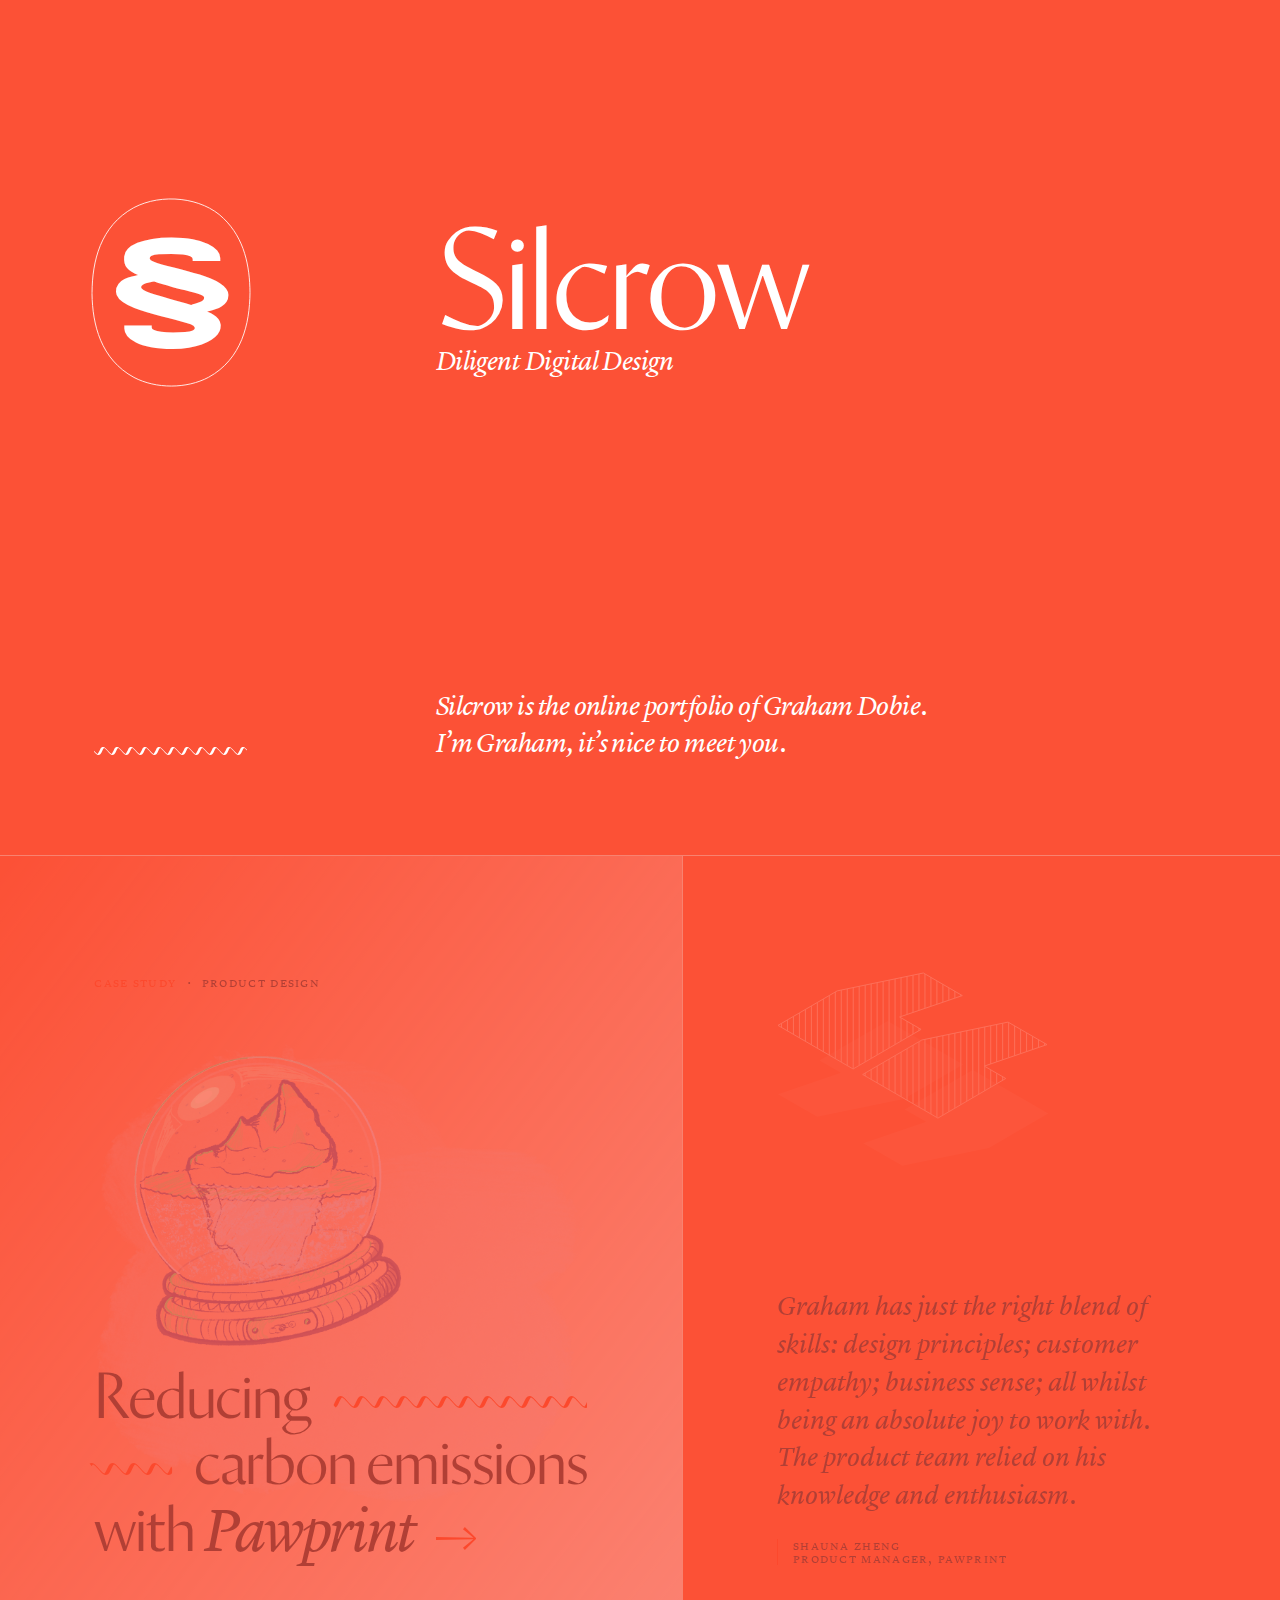
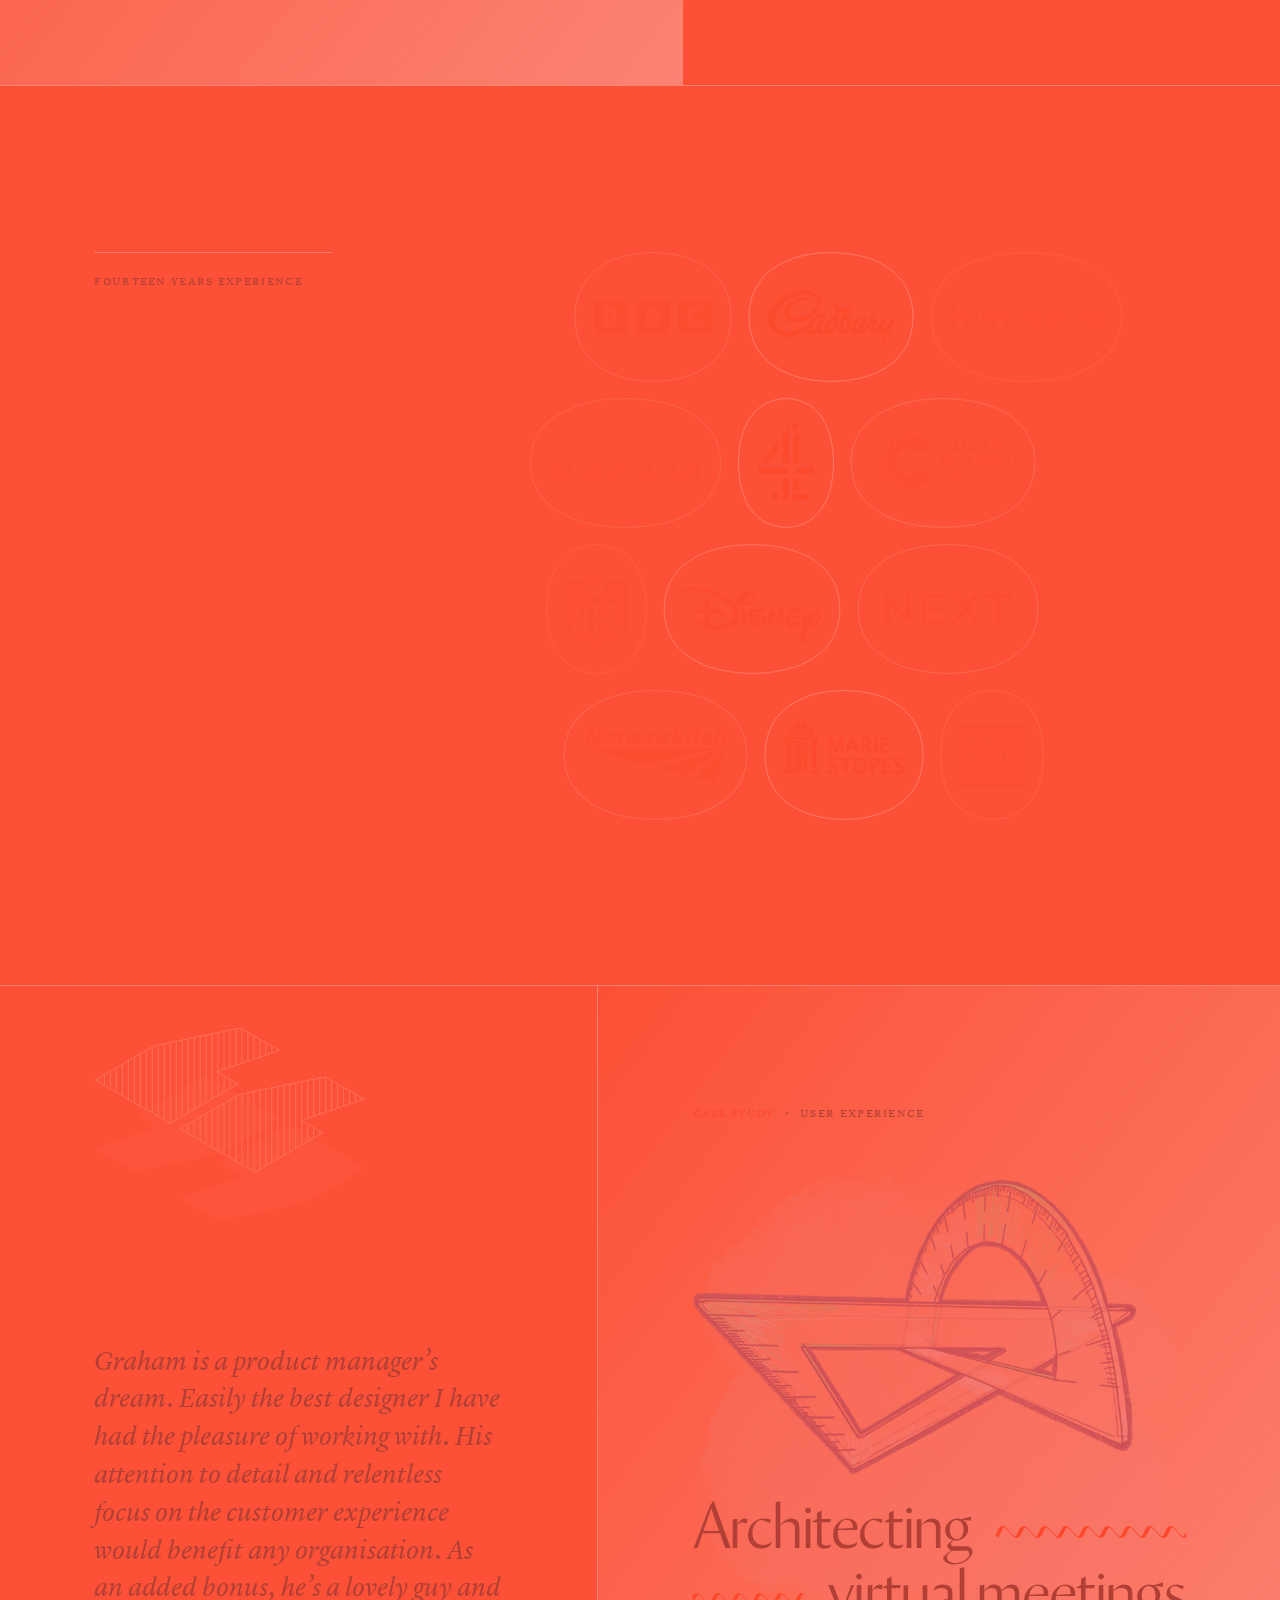
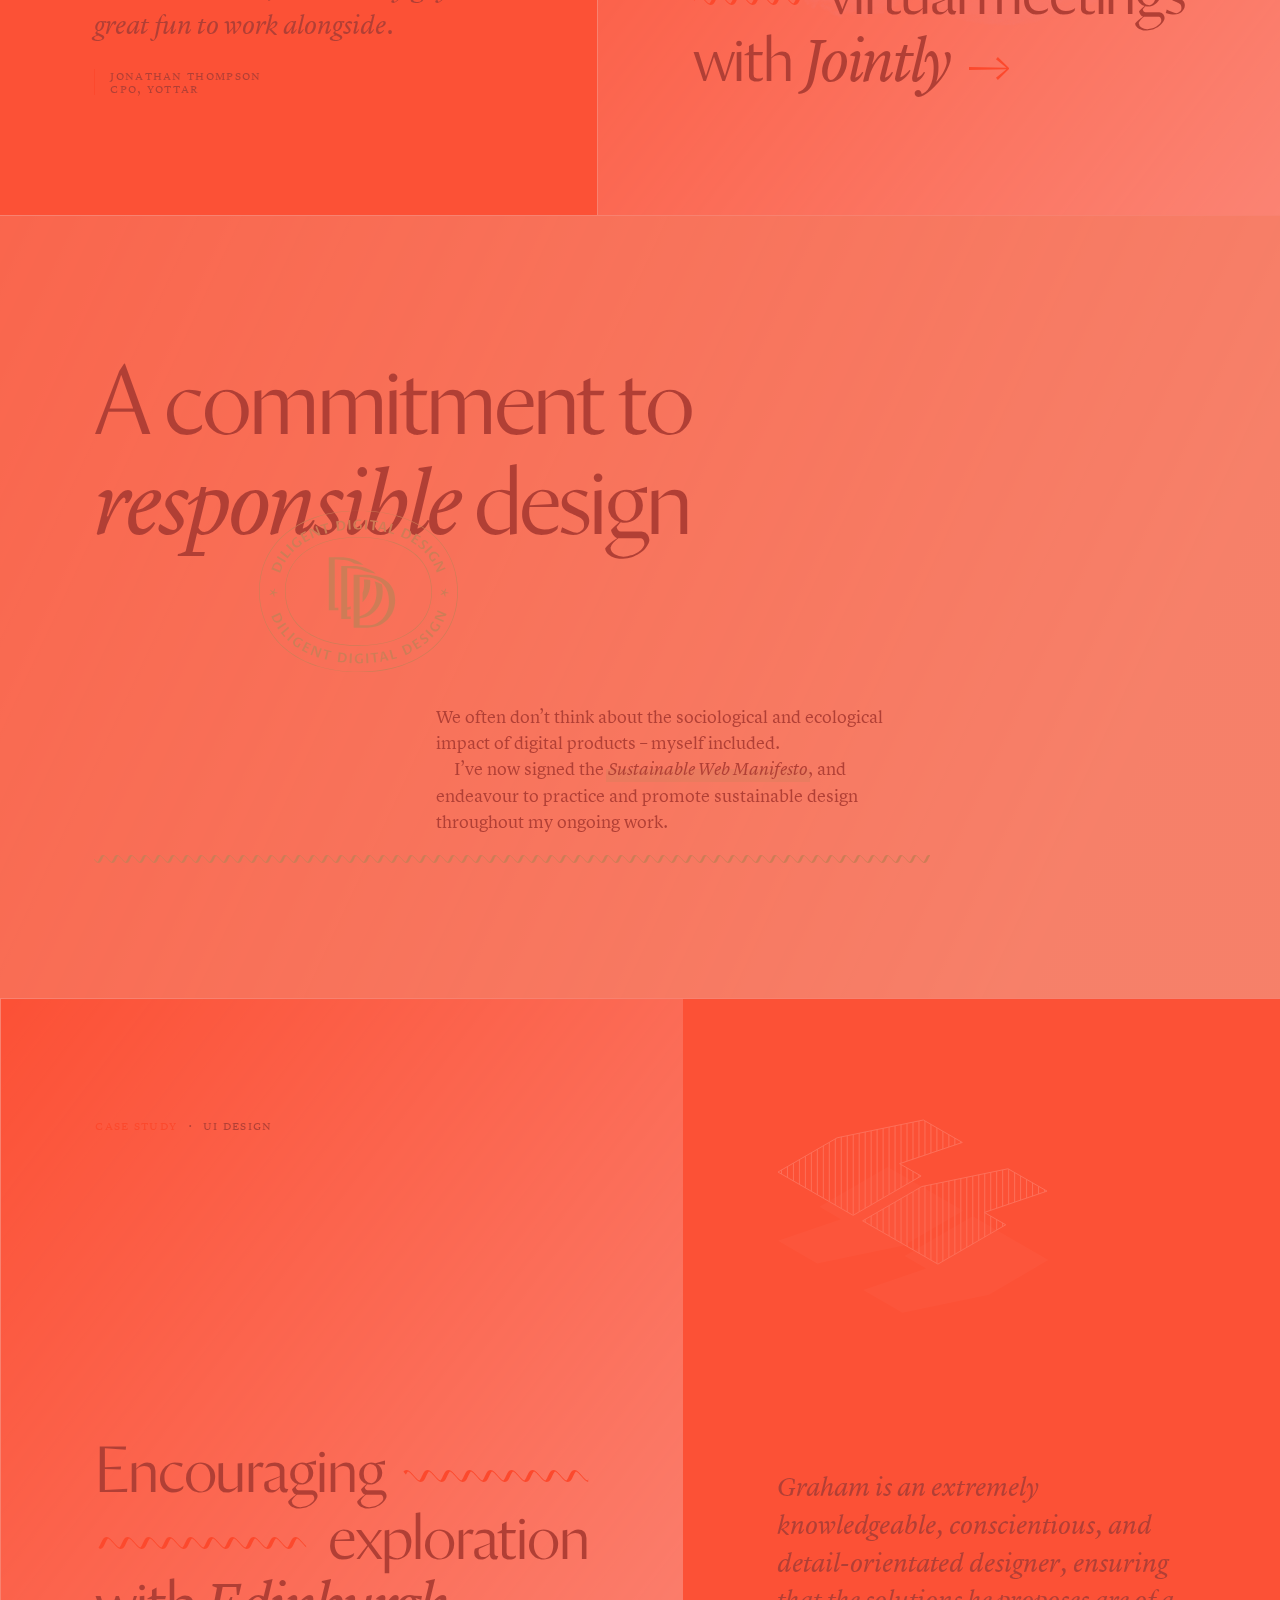
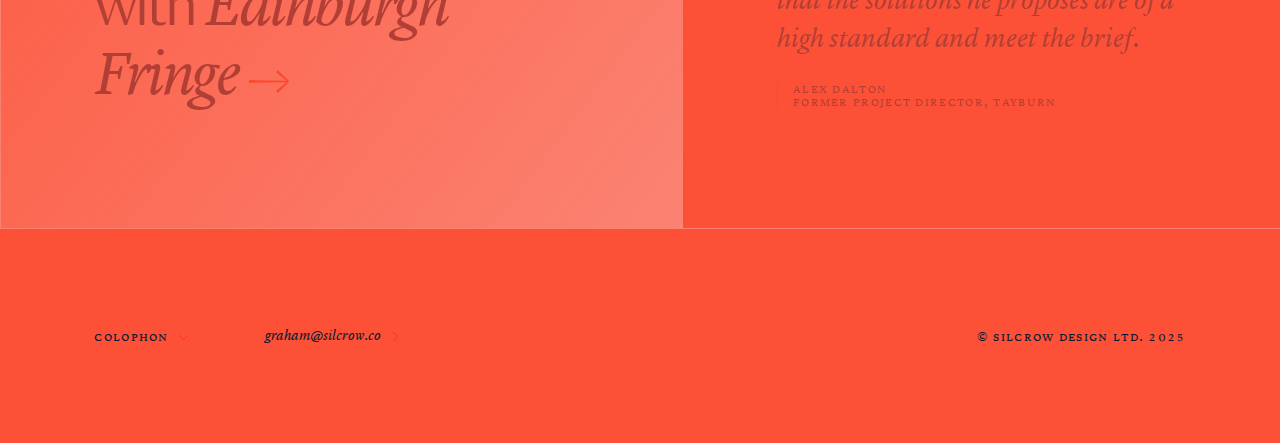
==== commit 3da7a79c: "Update testimonial 2" ====
--- a/index.html
+++ b/index.html
@@ -142,9 +142,9 @@
 						</picture>
 					</div>
 					<blockquote class="large-text">
-						Graham is creative, attentive to detail, dependable, and easy to work with; I wouldn’t hesitate to recommend him for anyone looking to beef up their <span class="sc">UX&#8202;&#47;&#8202;UI</span> capabilities.
+						Graham is a product manager’s dream. Easily the best designer I have had the pleasure of working with. His attention to detail and relentless focus on the customer experience would benefit any organisation. As an added bonus, he’s a lovely guy and great fun to work alongside.
 					</blockquote>
-					<figcaption class="sc">Lauren Jamieson <span>Experience Strategy Lead, Screenmedia</span></figcaption>
+					<figcaption class="sc">Jonathan Thompson <span>CPO, Yottar</span></figcaption>
 				</figure>
 				<a class="case-study jointly grid-secondary content-item right" href="/jointly">
 					<small class="cap-heading sc"><span>Case Study </span>User Experience</small>
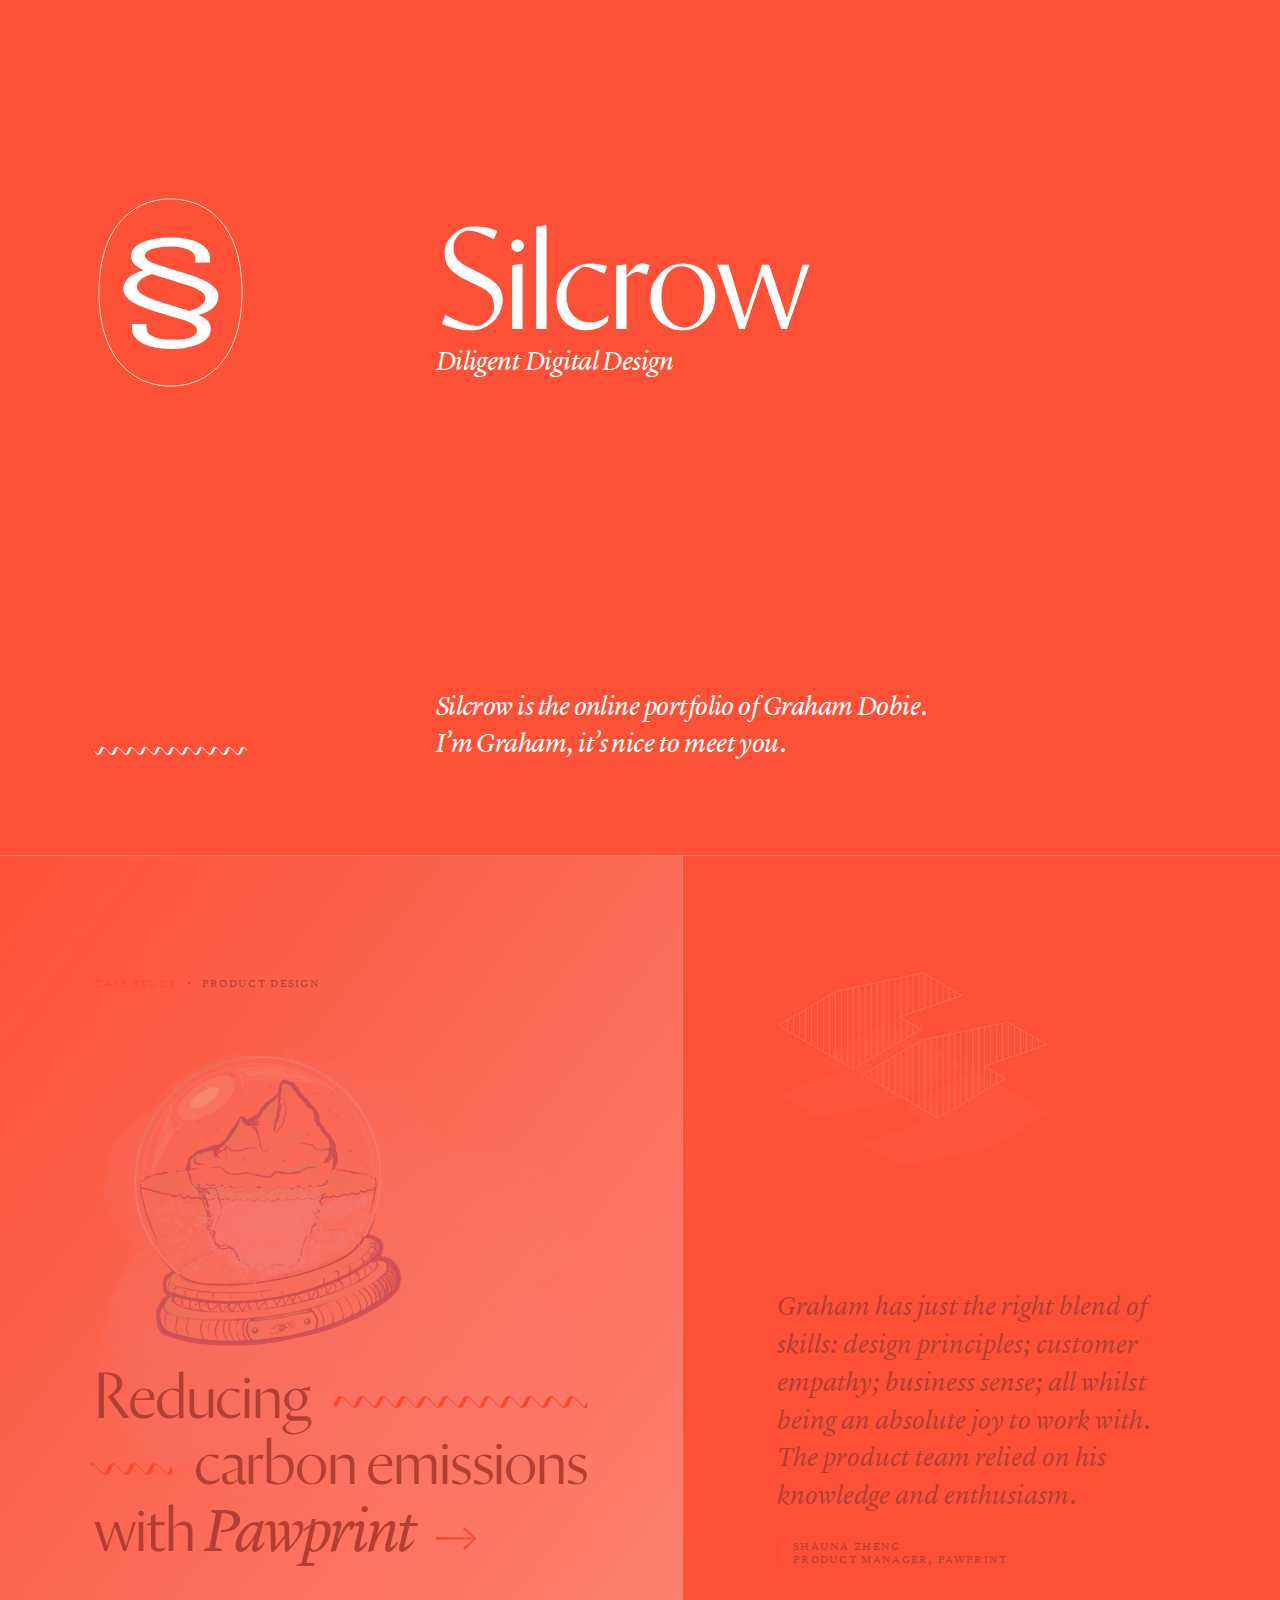
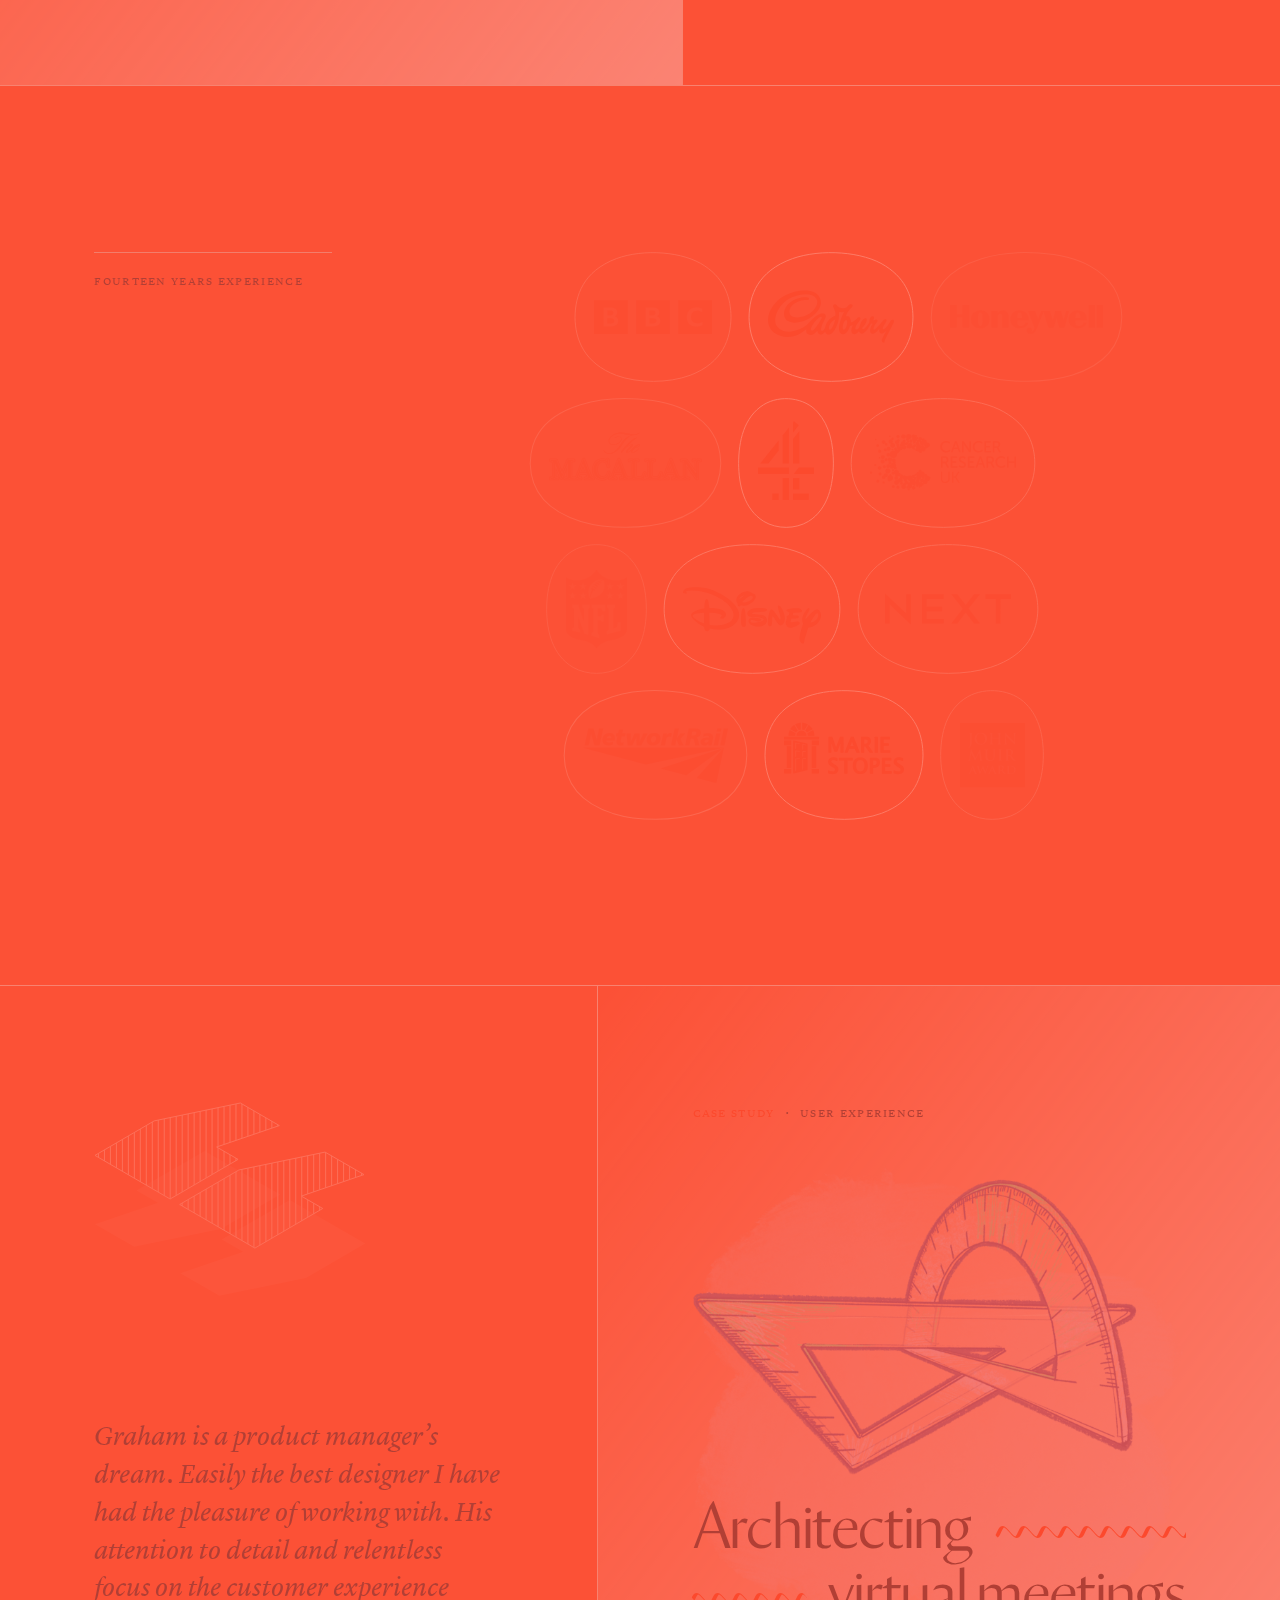
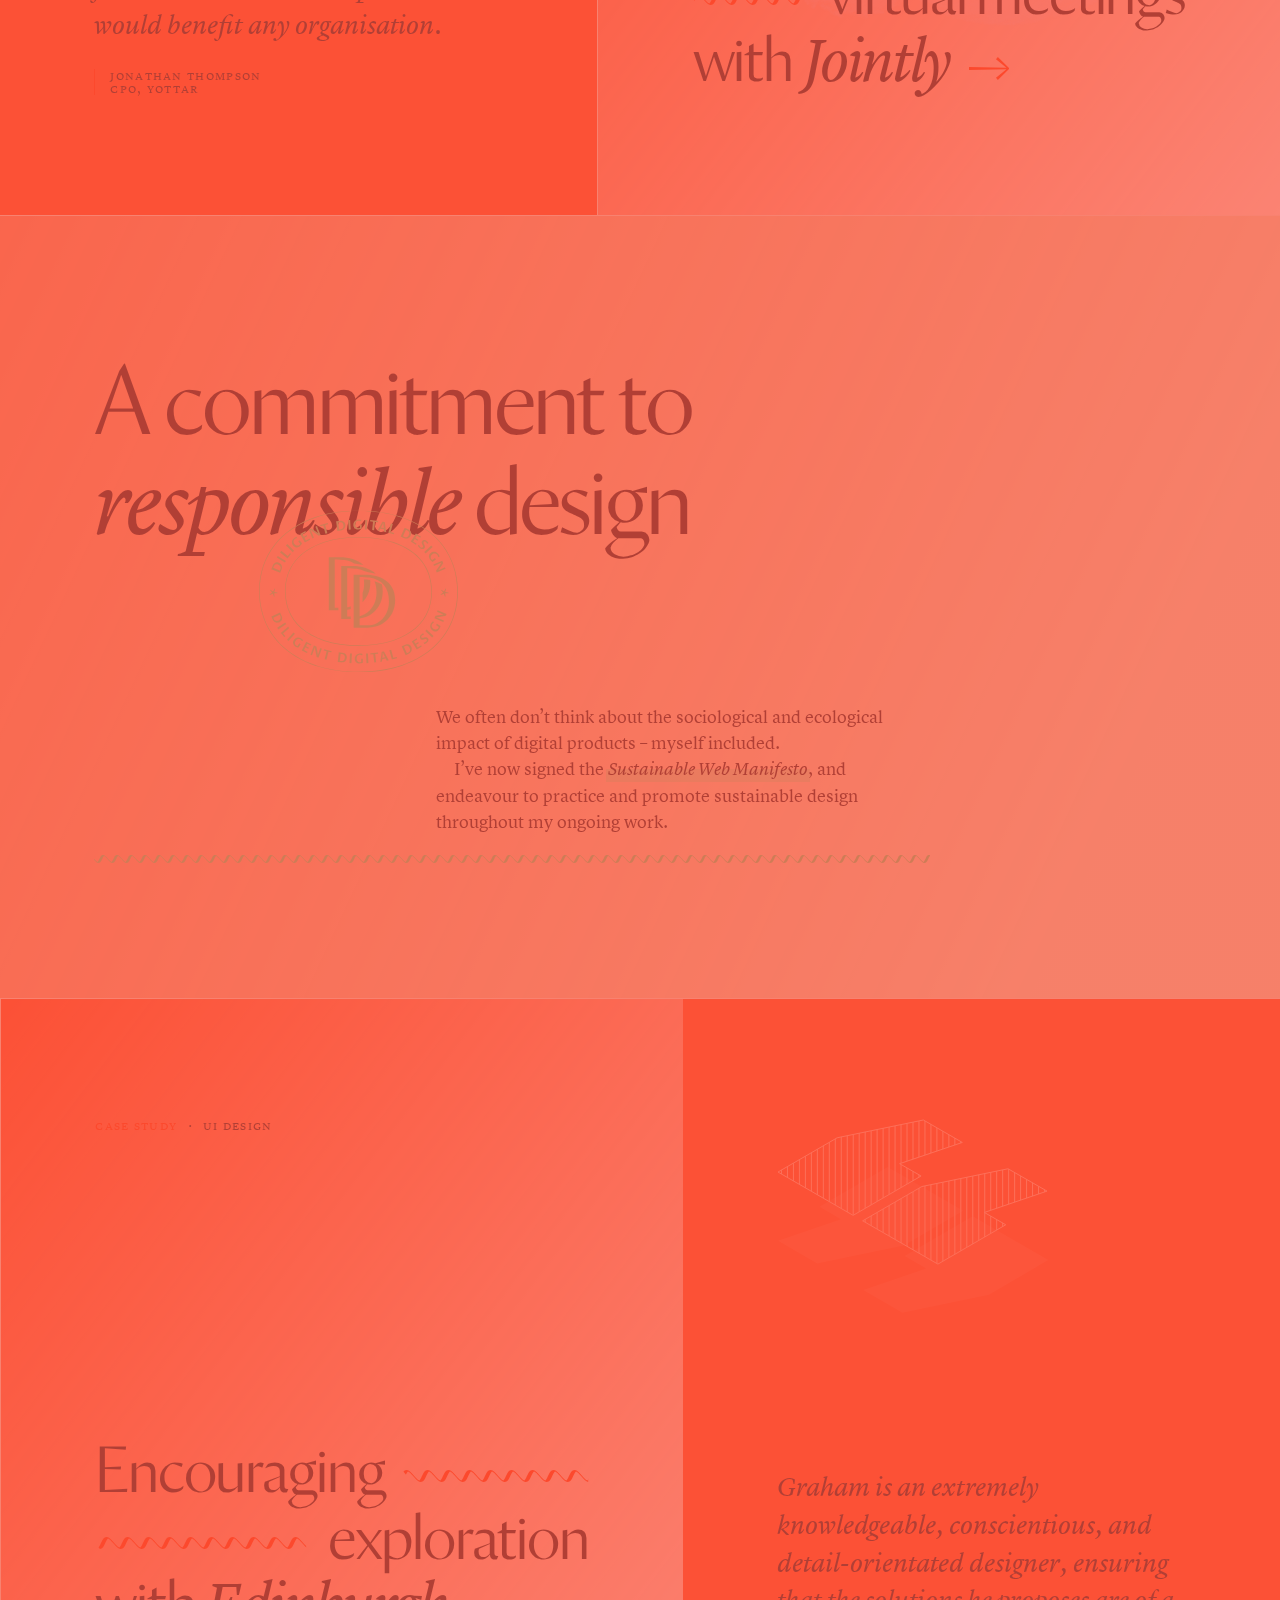
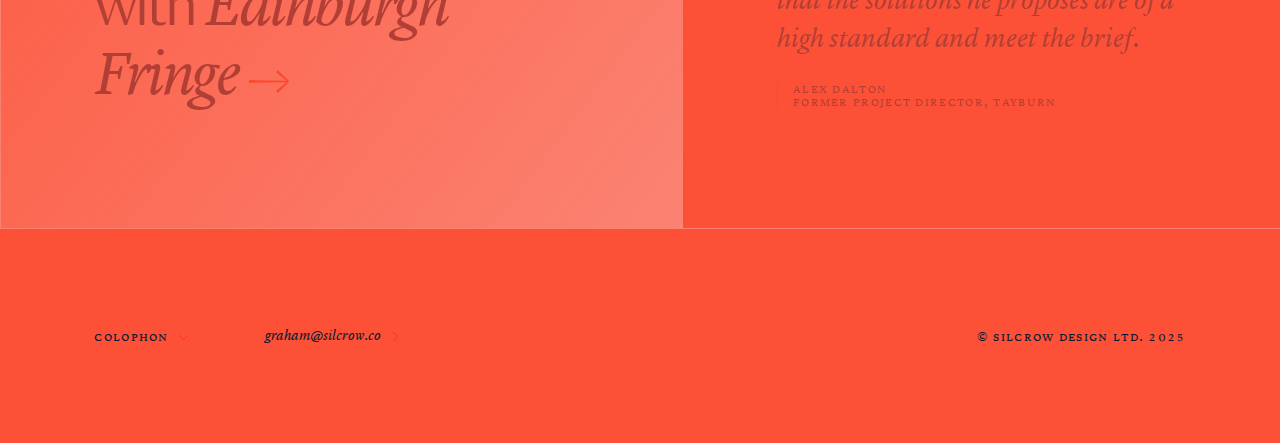
==== commit 426a308f: "Trim testimonial 2" ====
--- a/index.html
+++ b/index.html
@@ -142,7 +142,7 @@
 						</picture>
 					</div>
 					<blockquote class="large-text">
-						Graham is a product manager’s dream. Easily the best designer I have had the pleasure of working with. His attention to detail and relentless focus on the customer experience would benefit any organisation. As an added bonus, he’s a lovely guy and great fun to work alongside.
+						Graham is a product manager’s dream. Easily the best designer I have had the pleasure of working with. His attention to detail and relentless focus on the customer experience would benefit any organisation.
 					</blockquote>
 					<figcaption class="sc">Jonathan Thompson <span>CPO, Yottar</span></figcaption>
 				</figure>
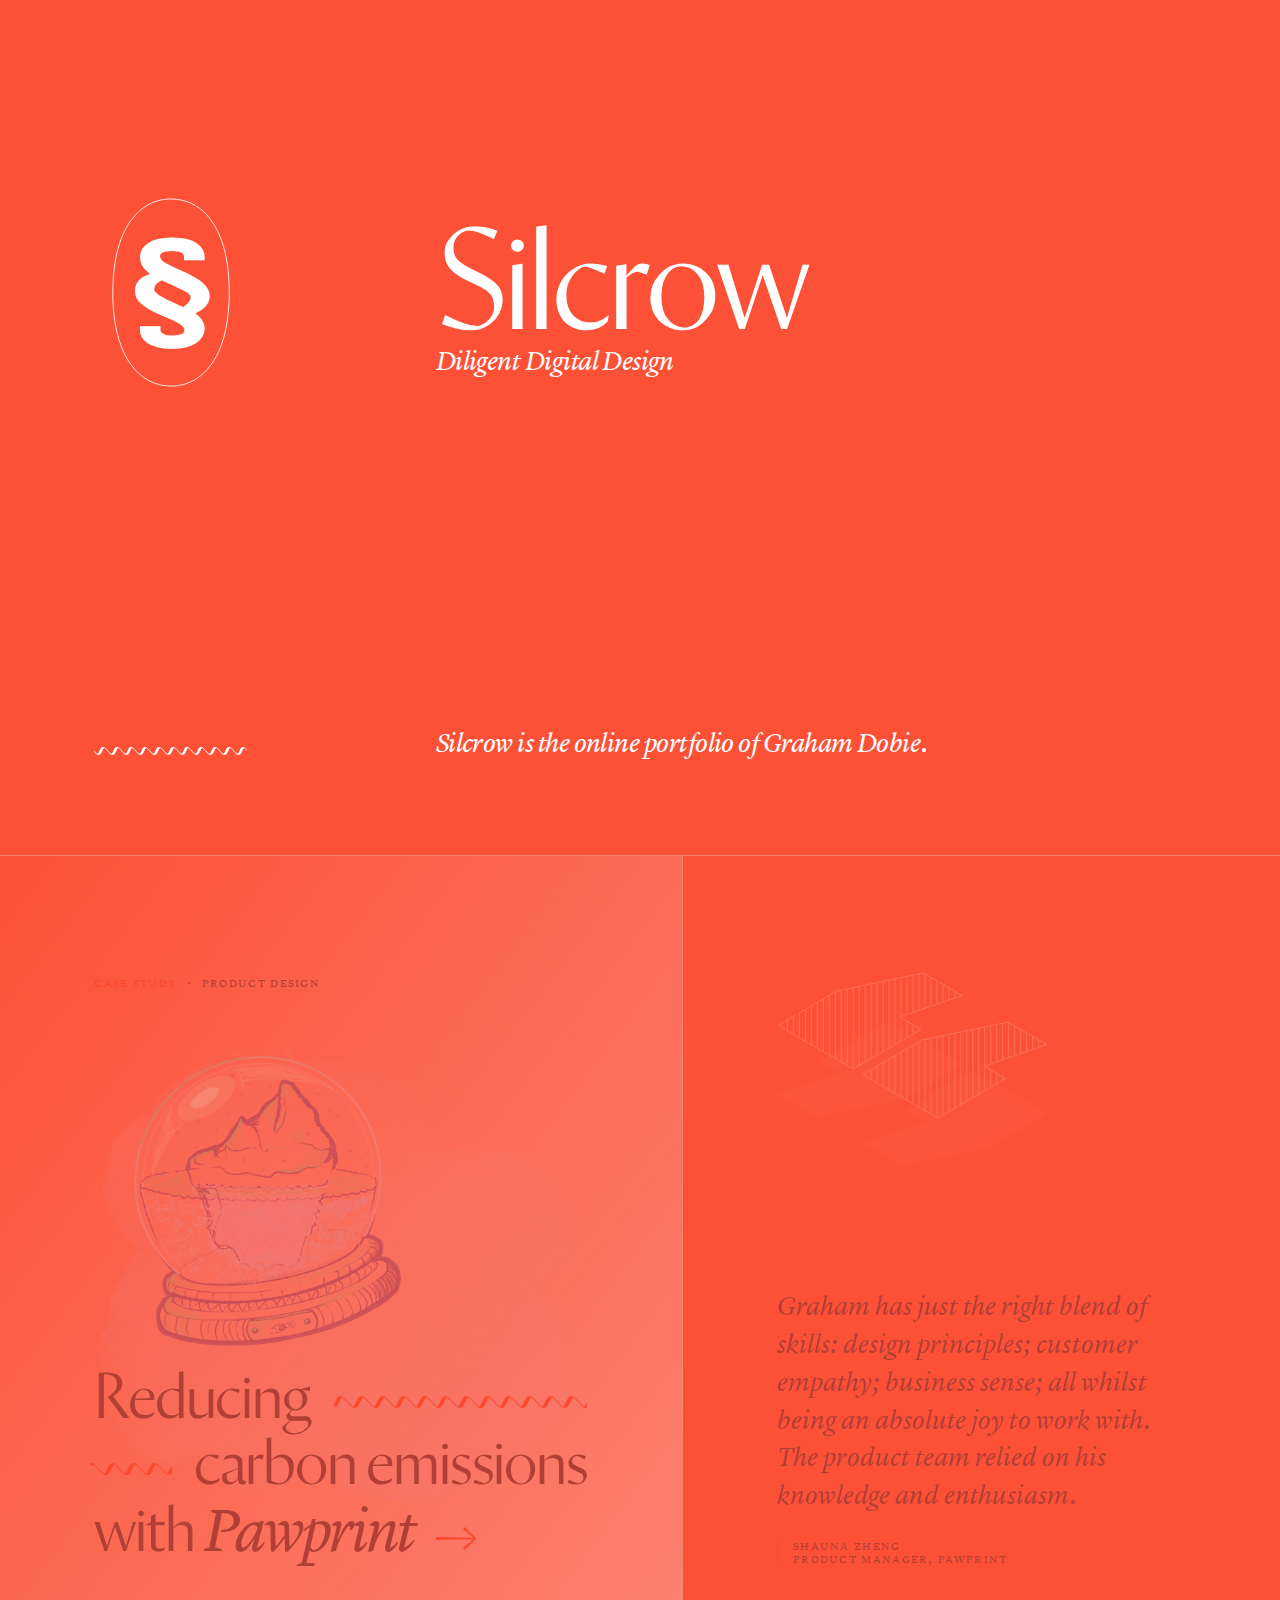
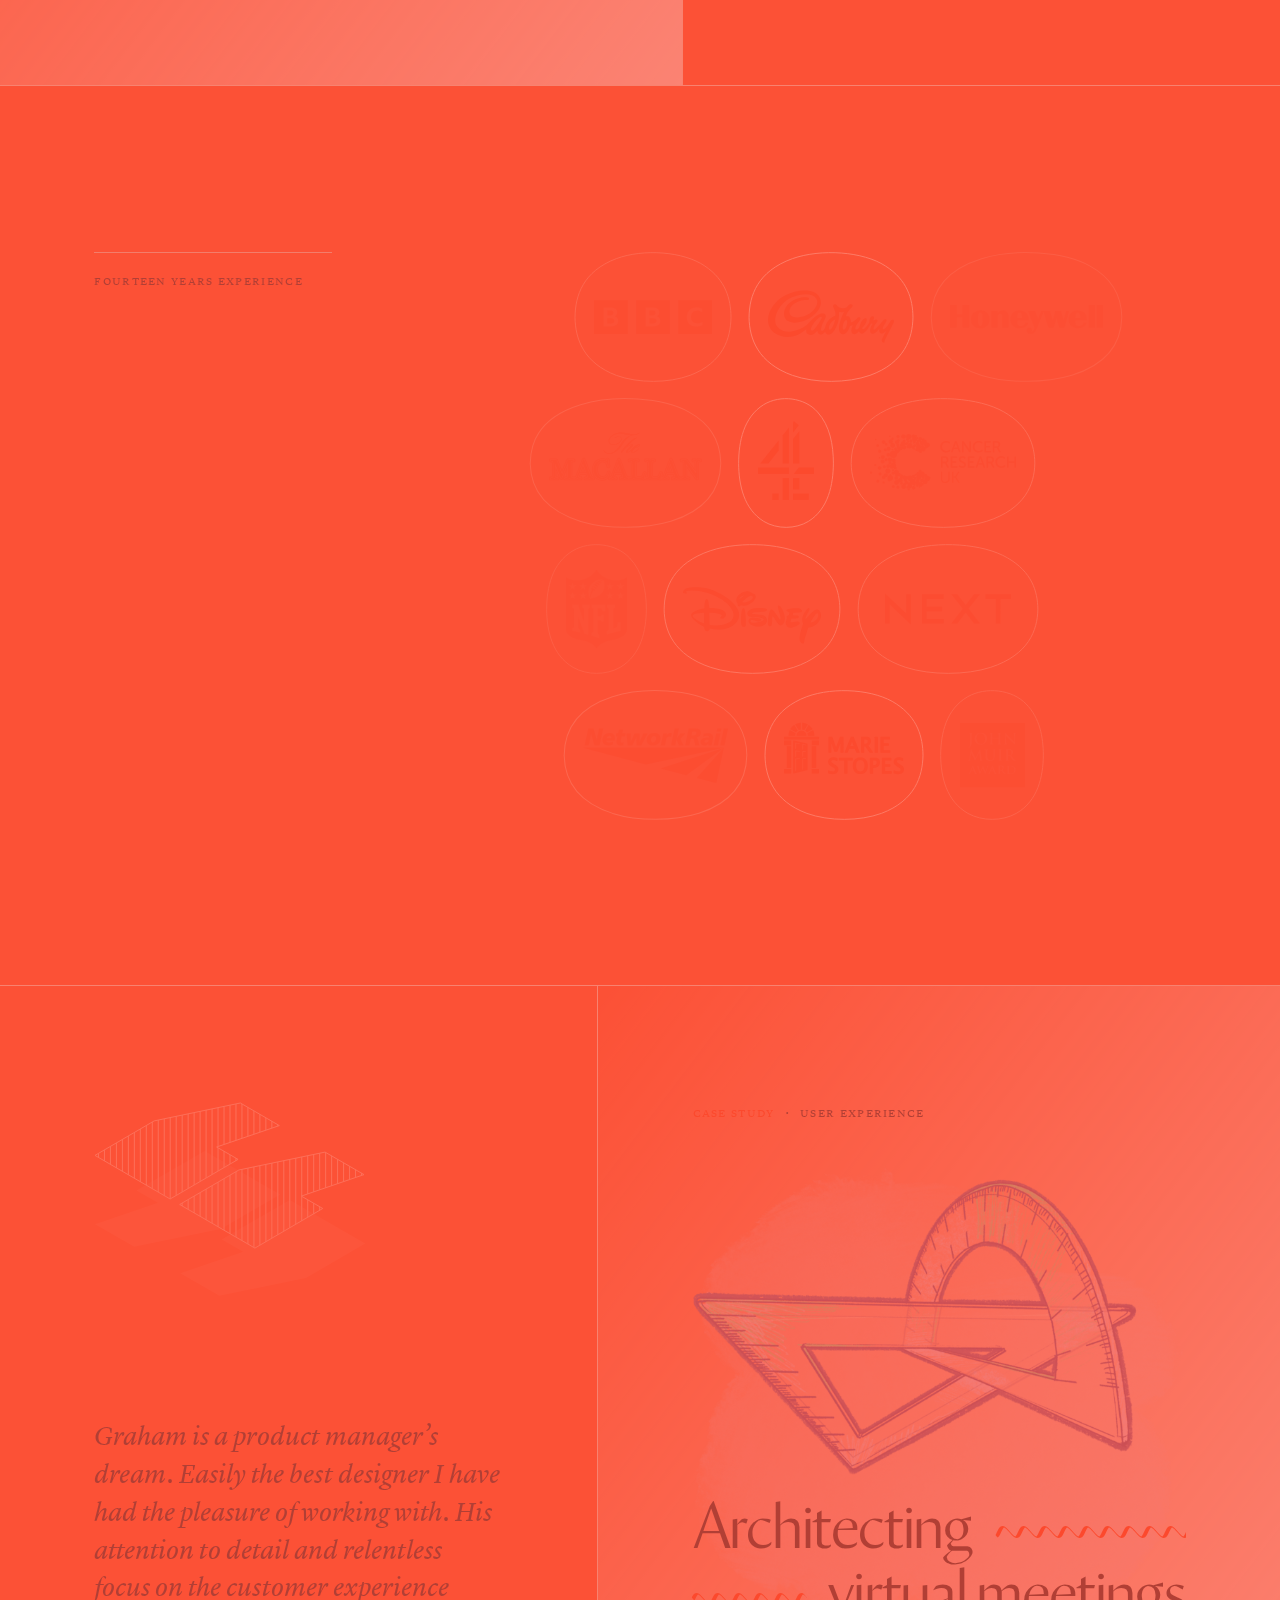
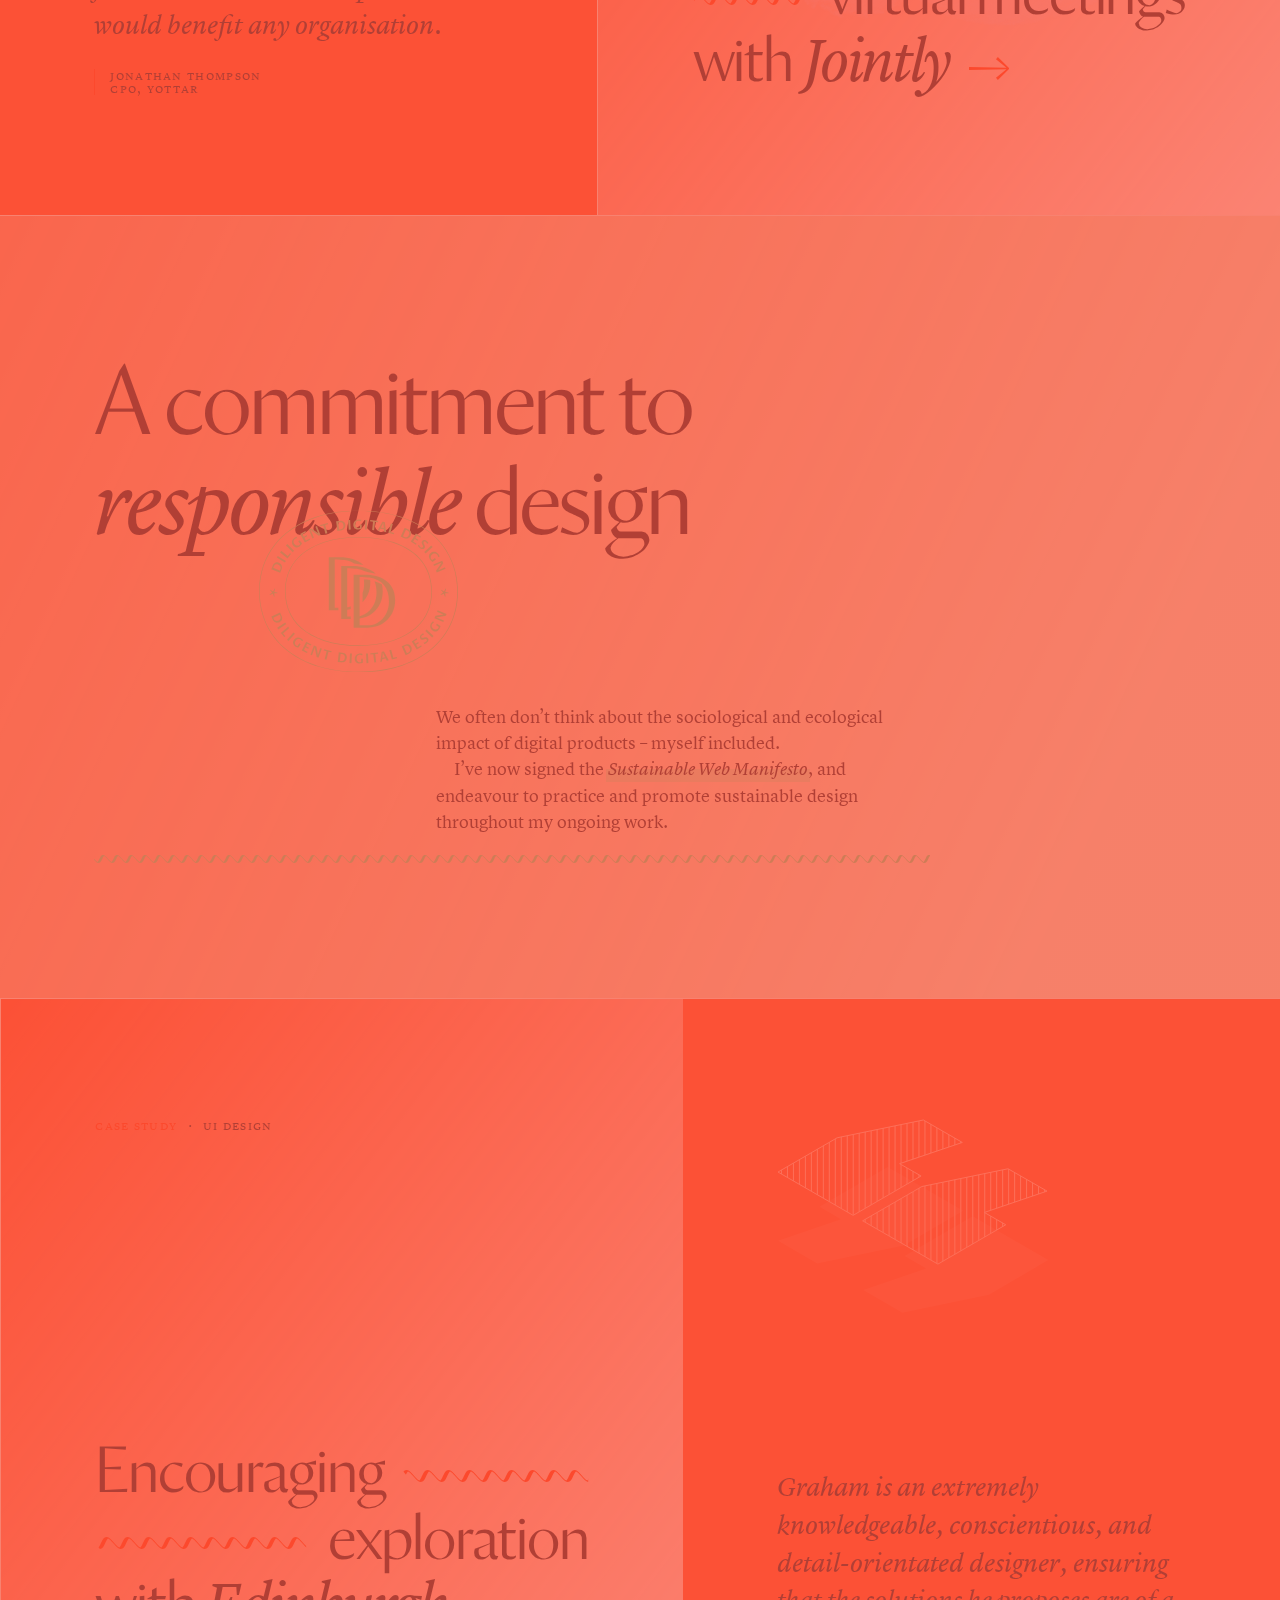
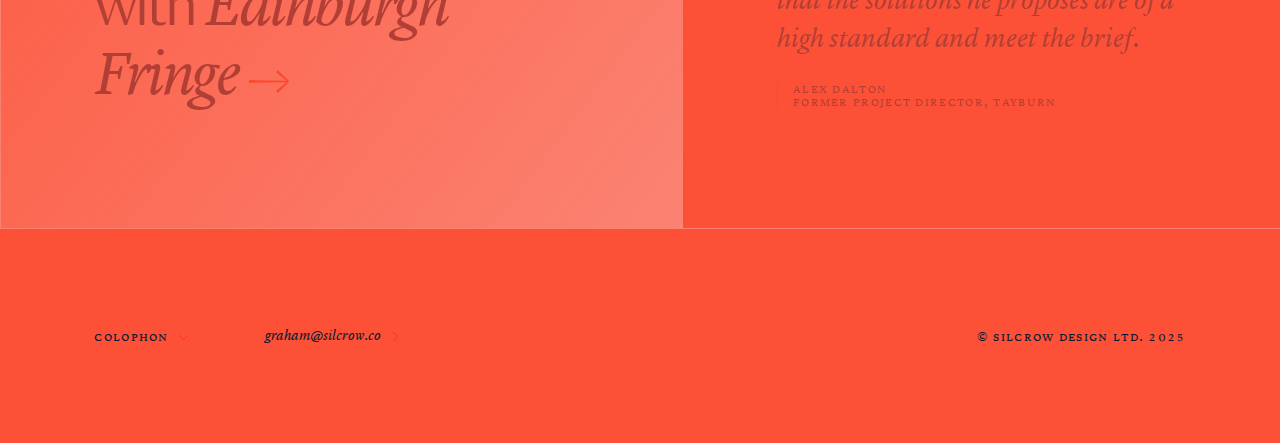
==== commit d1203bde: "feat: update intro copy" ====
--- a/index.html
+++ b/index.html
@@ -65,7 +65,6 @@
 				<div class="squiggle"></div>
 				<div class="intro-text">
 					<h2 class="large-text">Silcrow is the online portfolio of Graham Dobie.</h2>
-					<h2 class="large-text">I’m Graham, it’s nice to meet you.</h2>
 				</div>
 			</section>
 			<section class="content-container">
